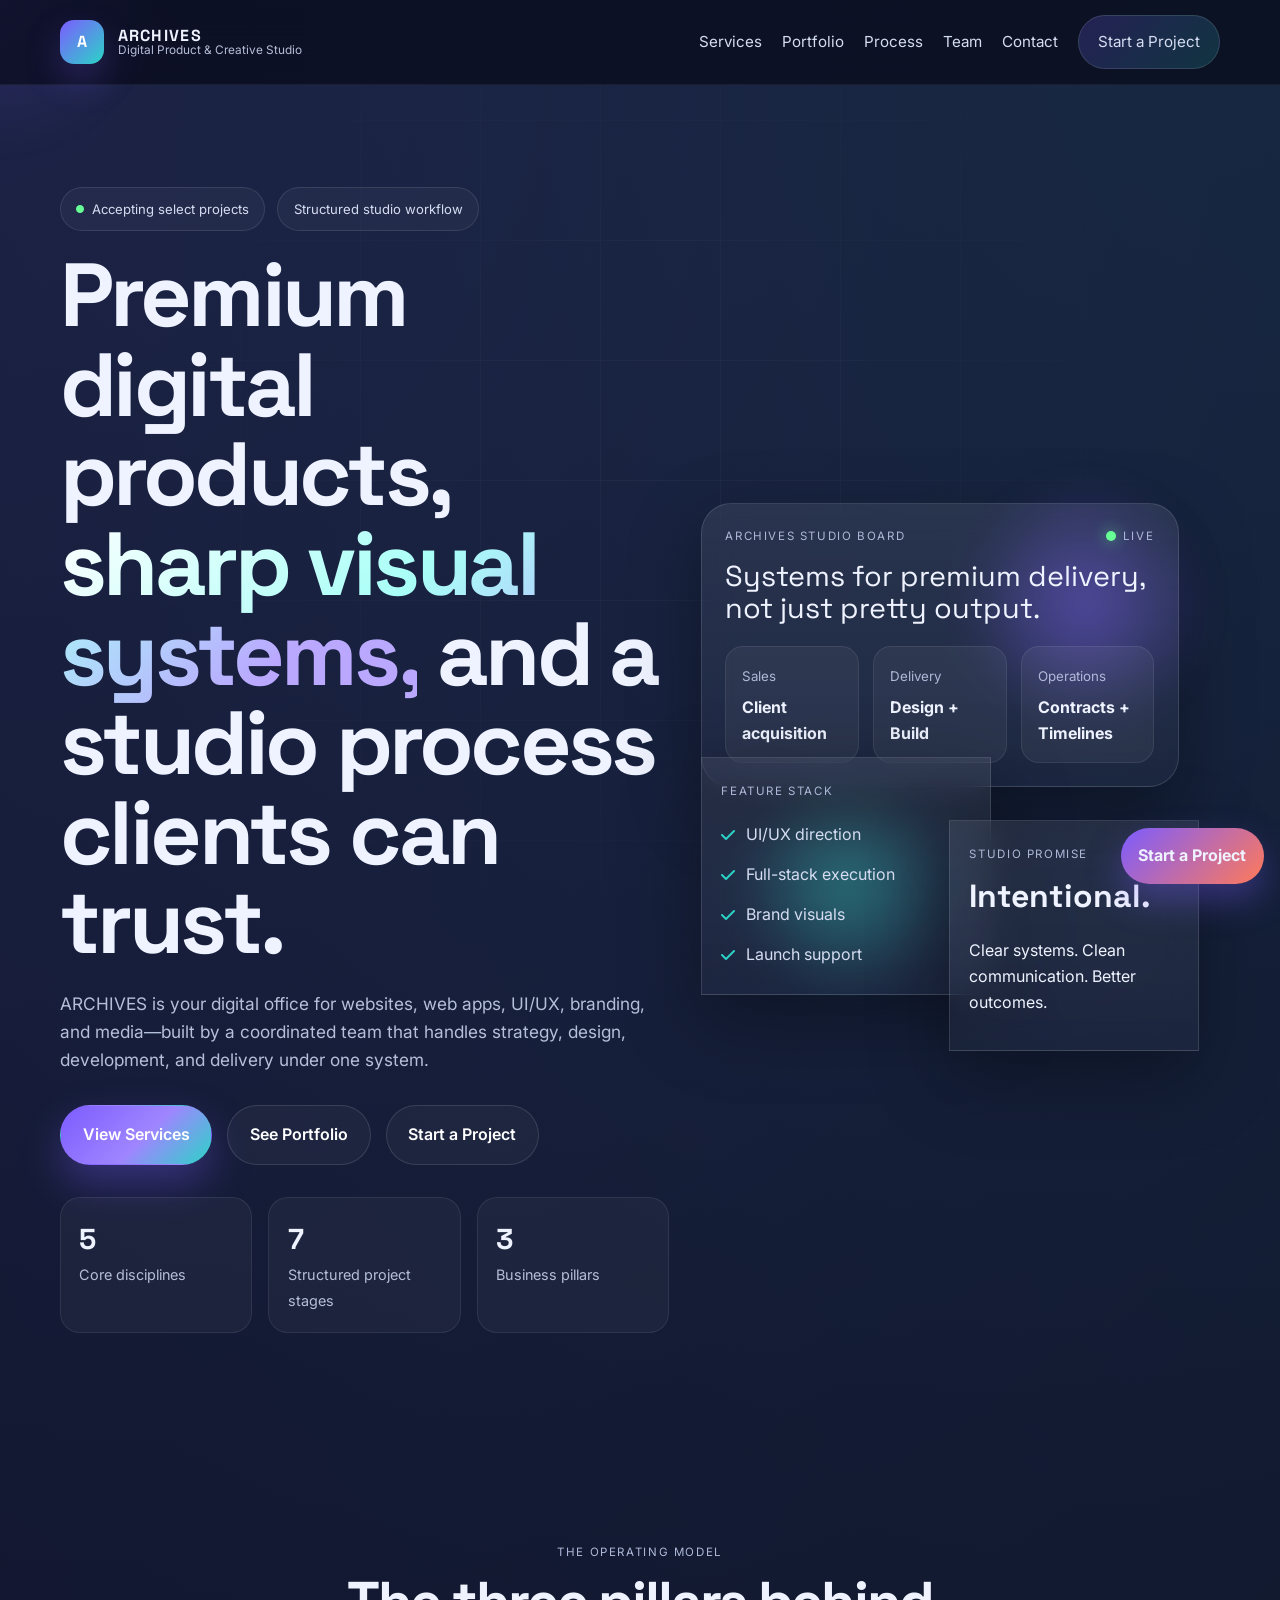
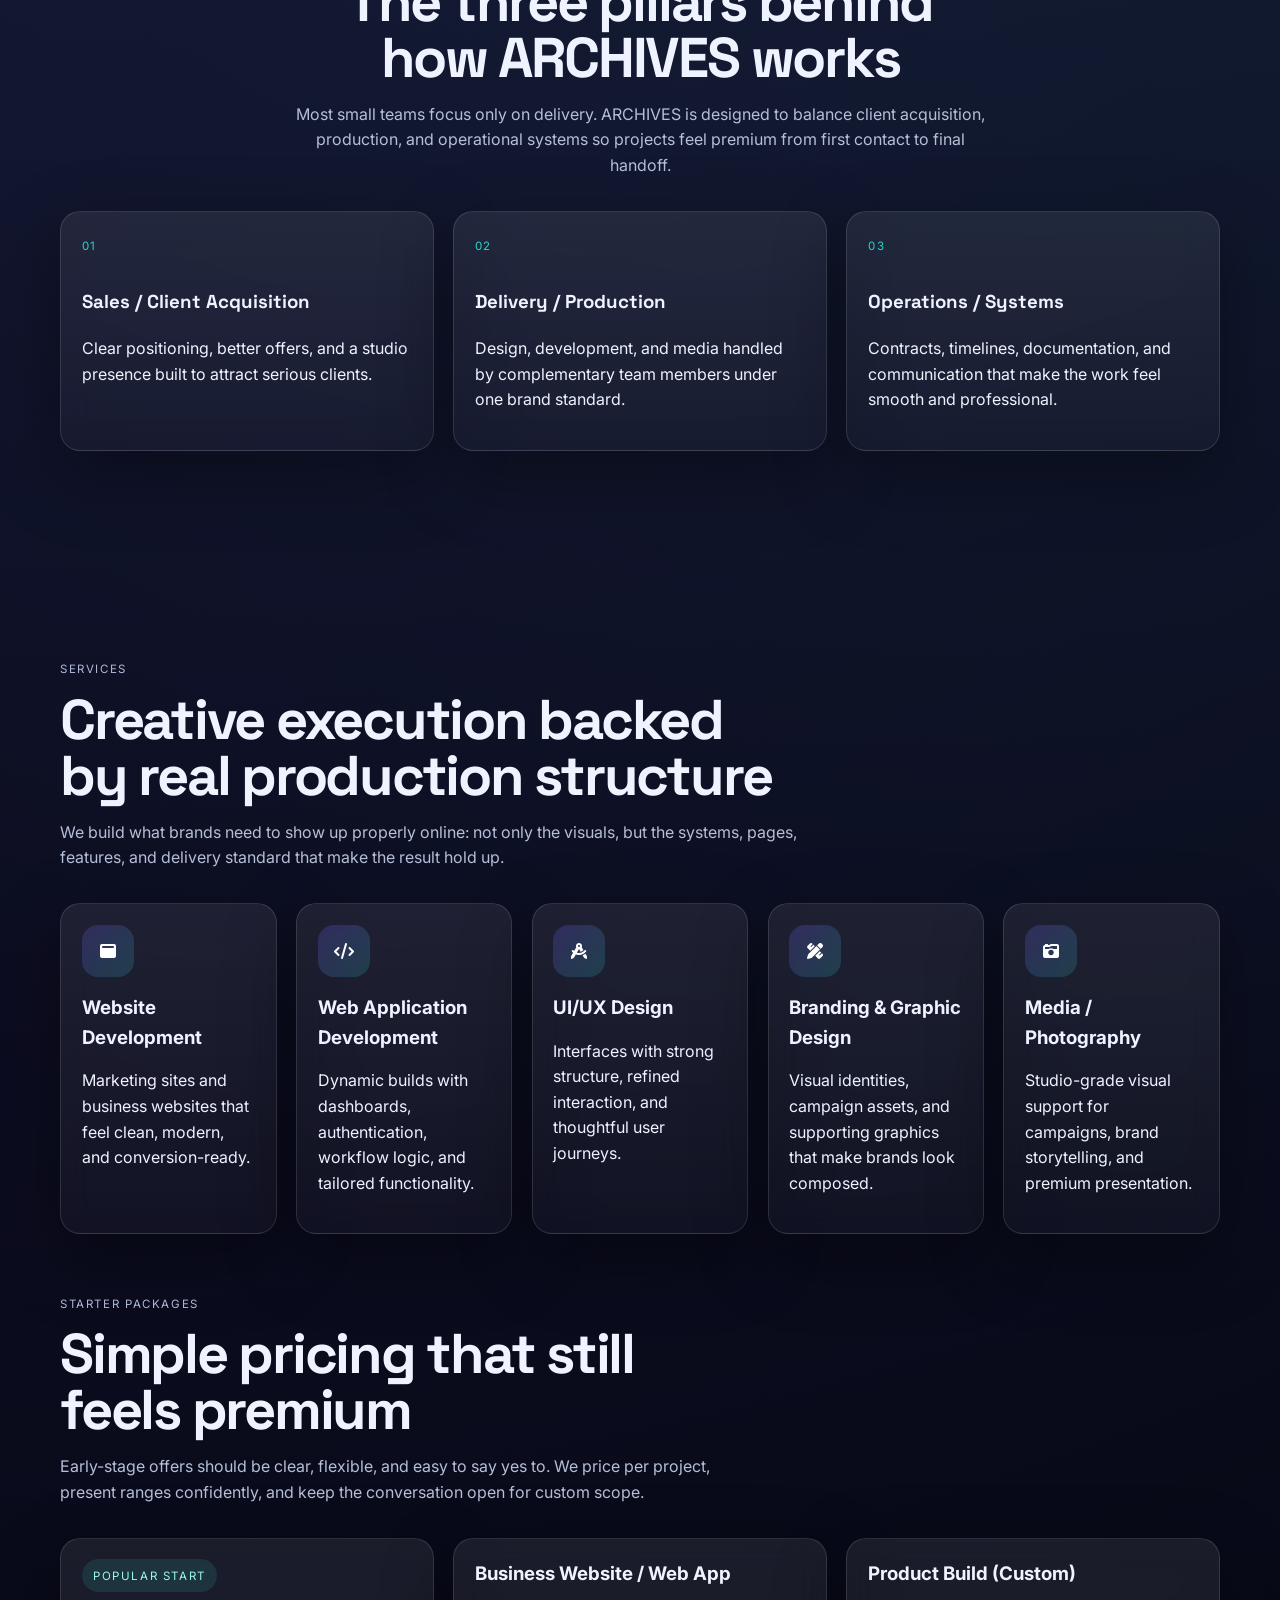
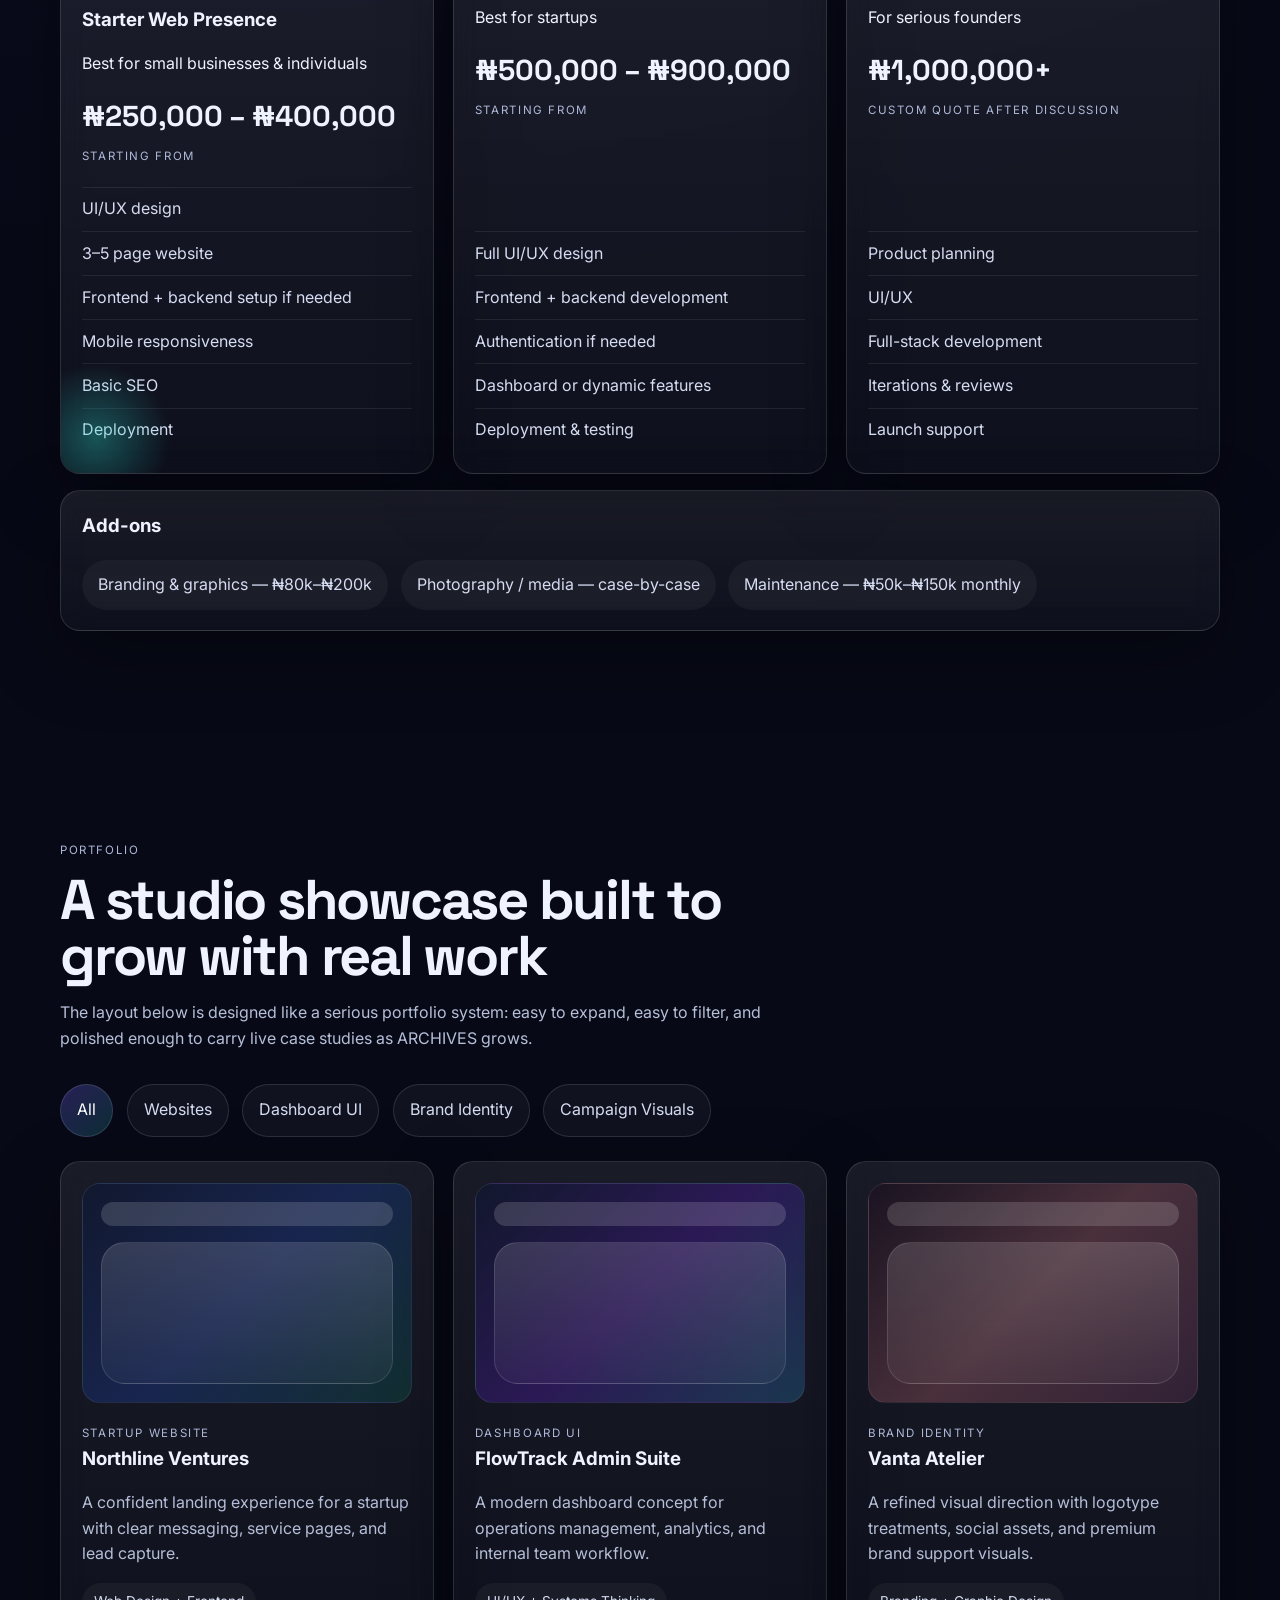
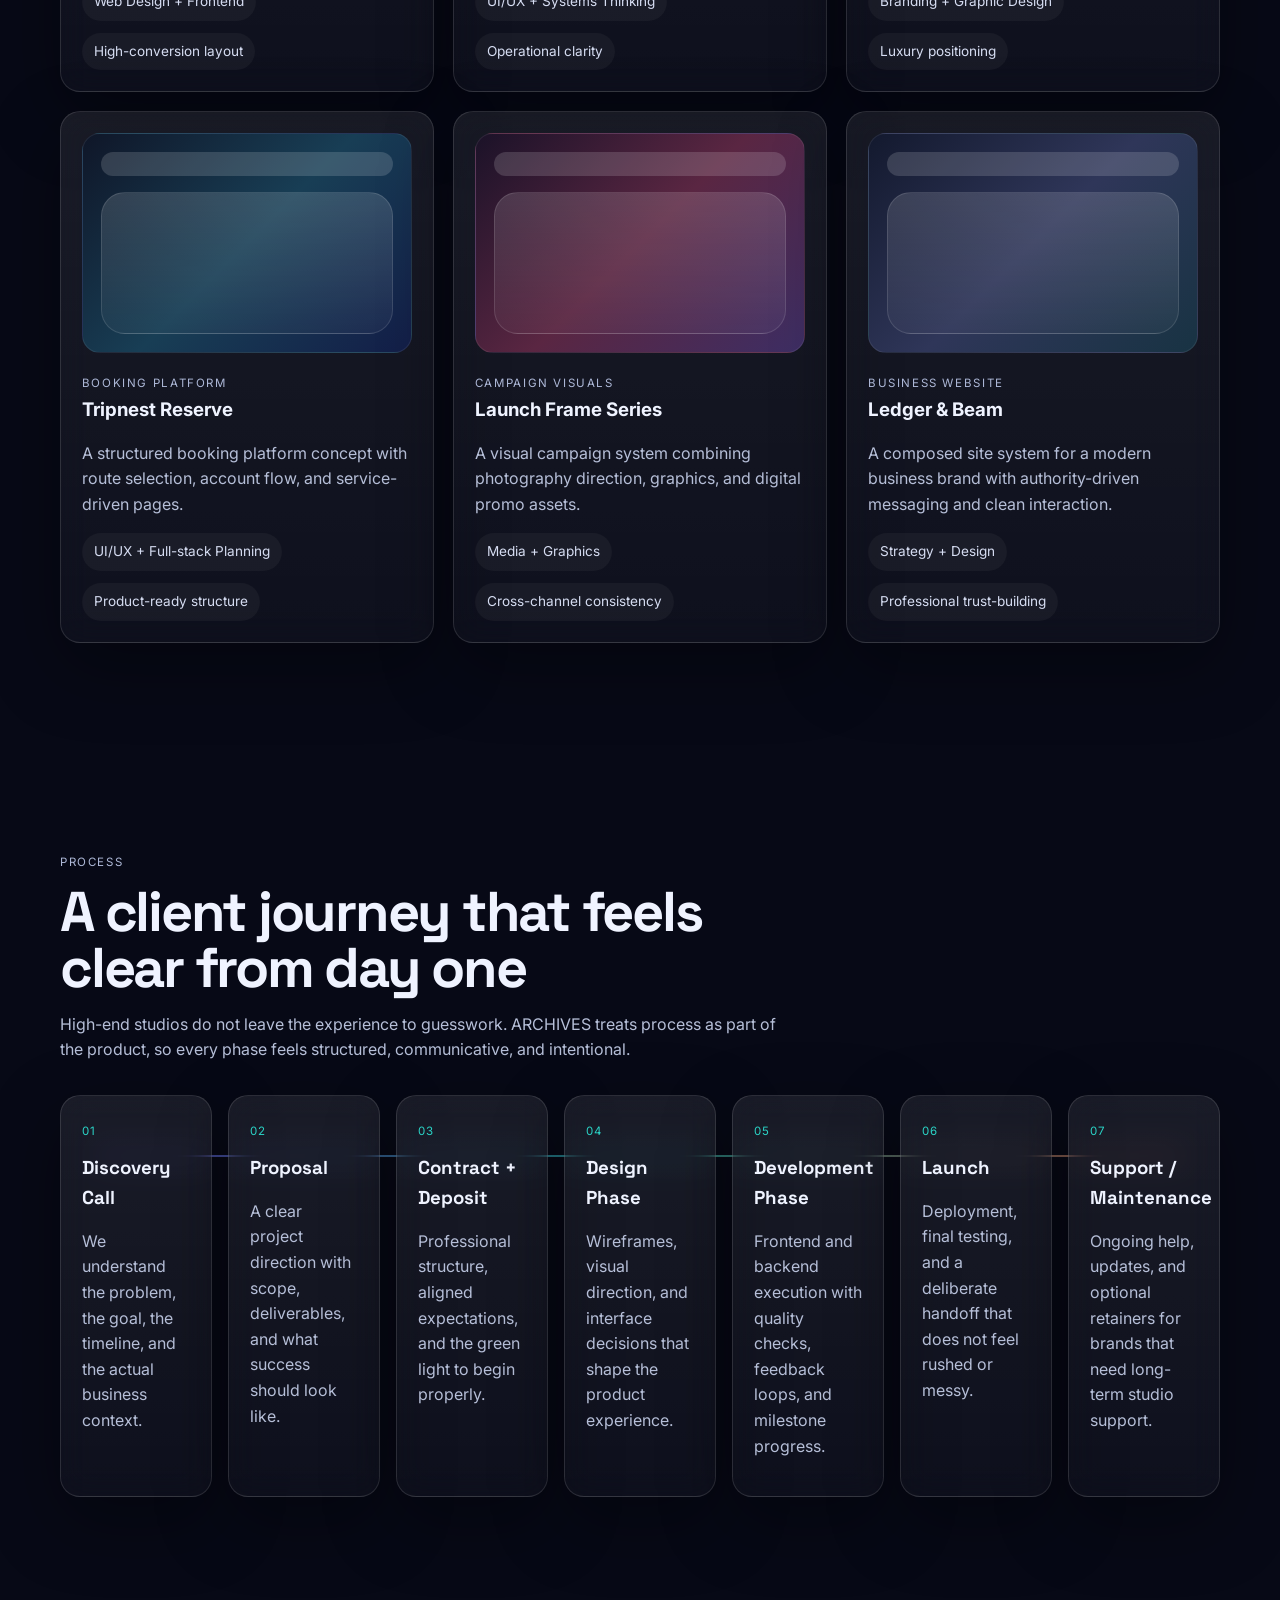
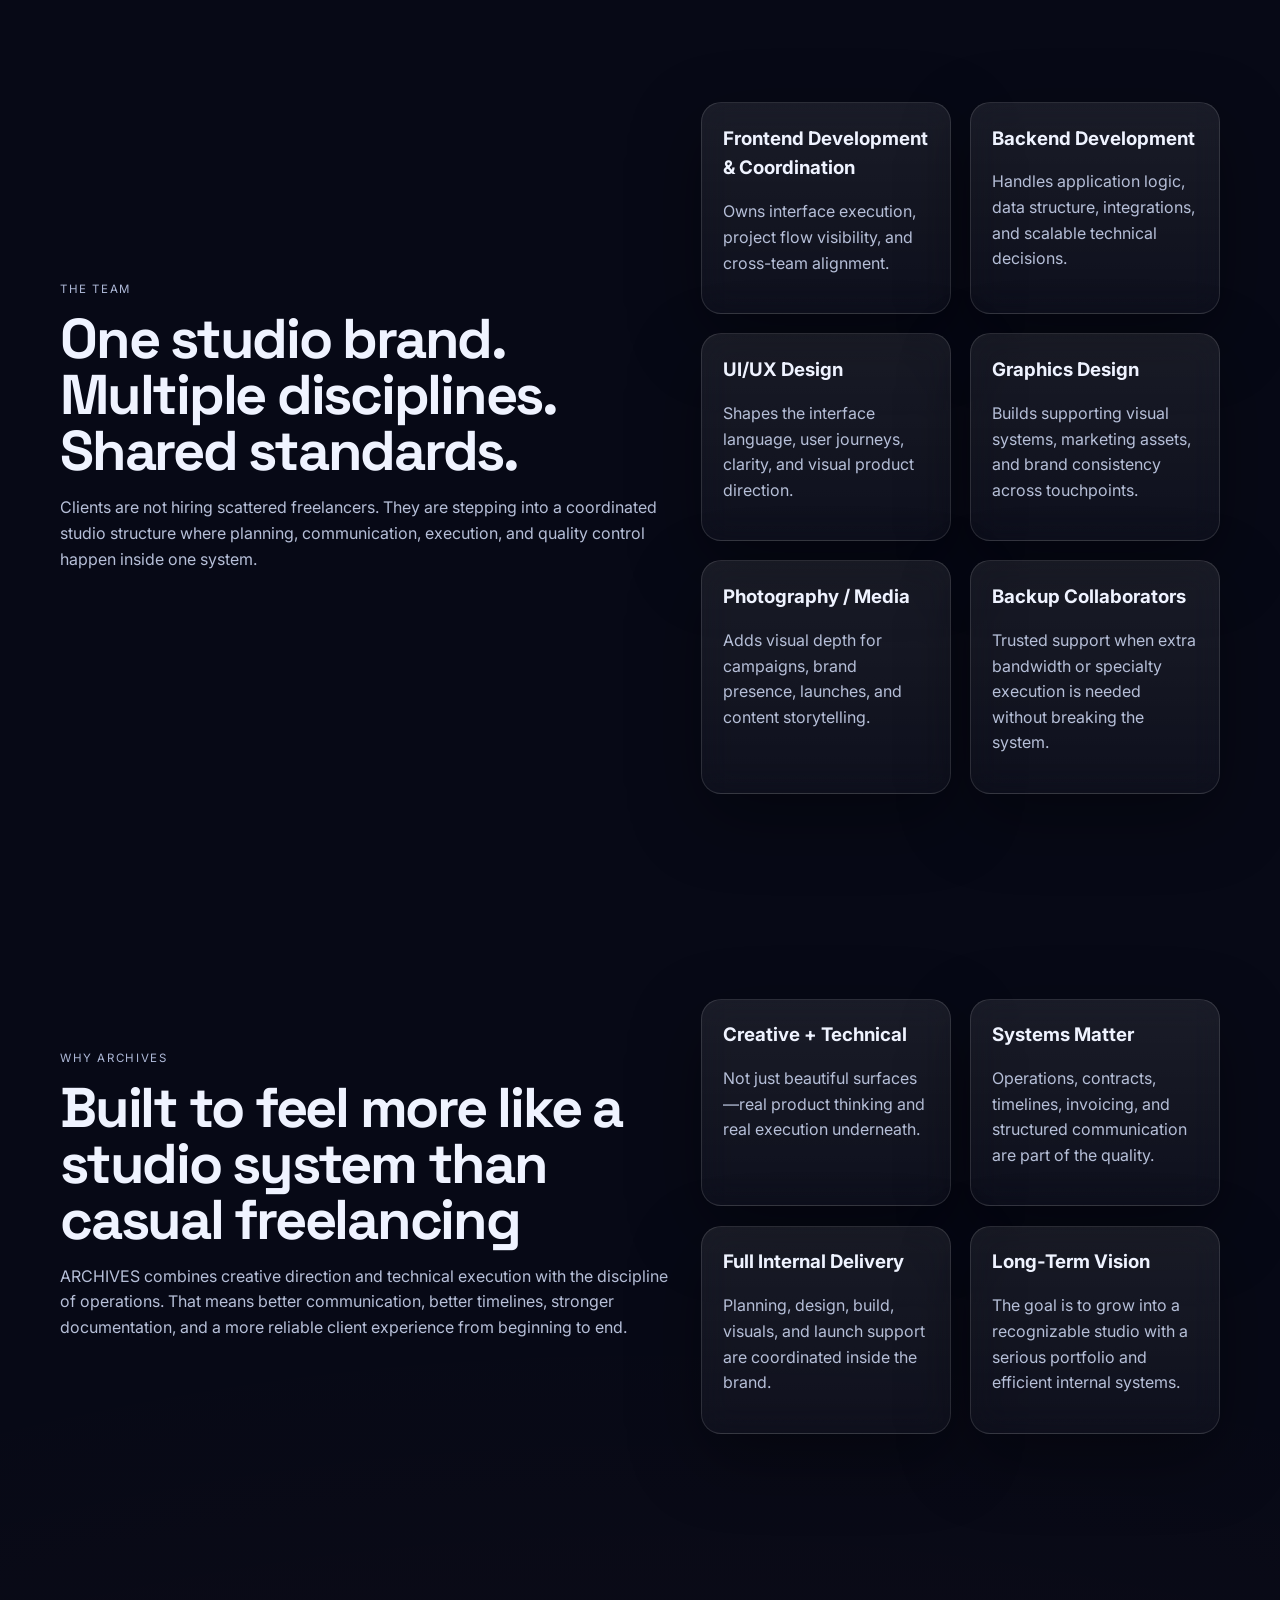
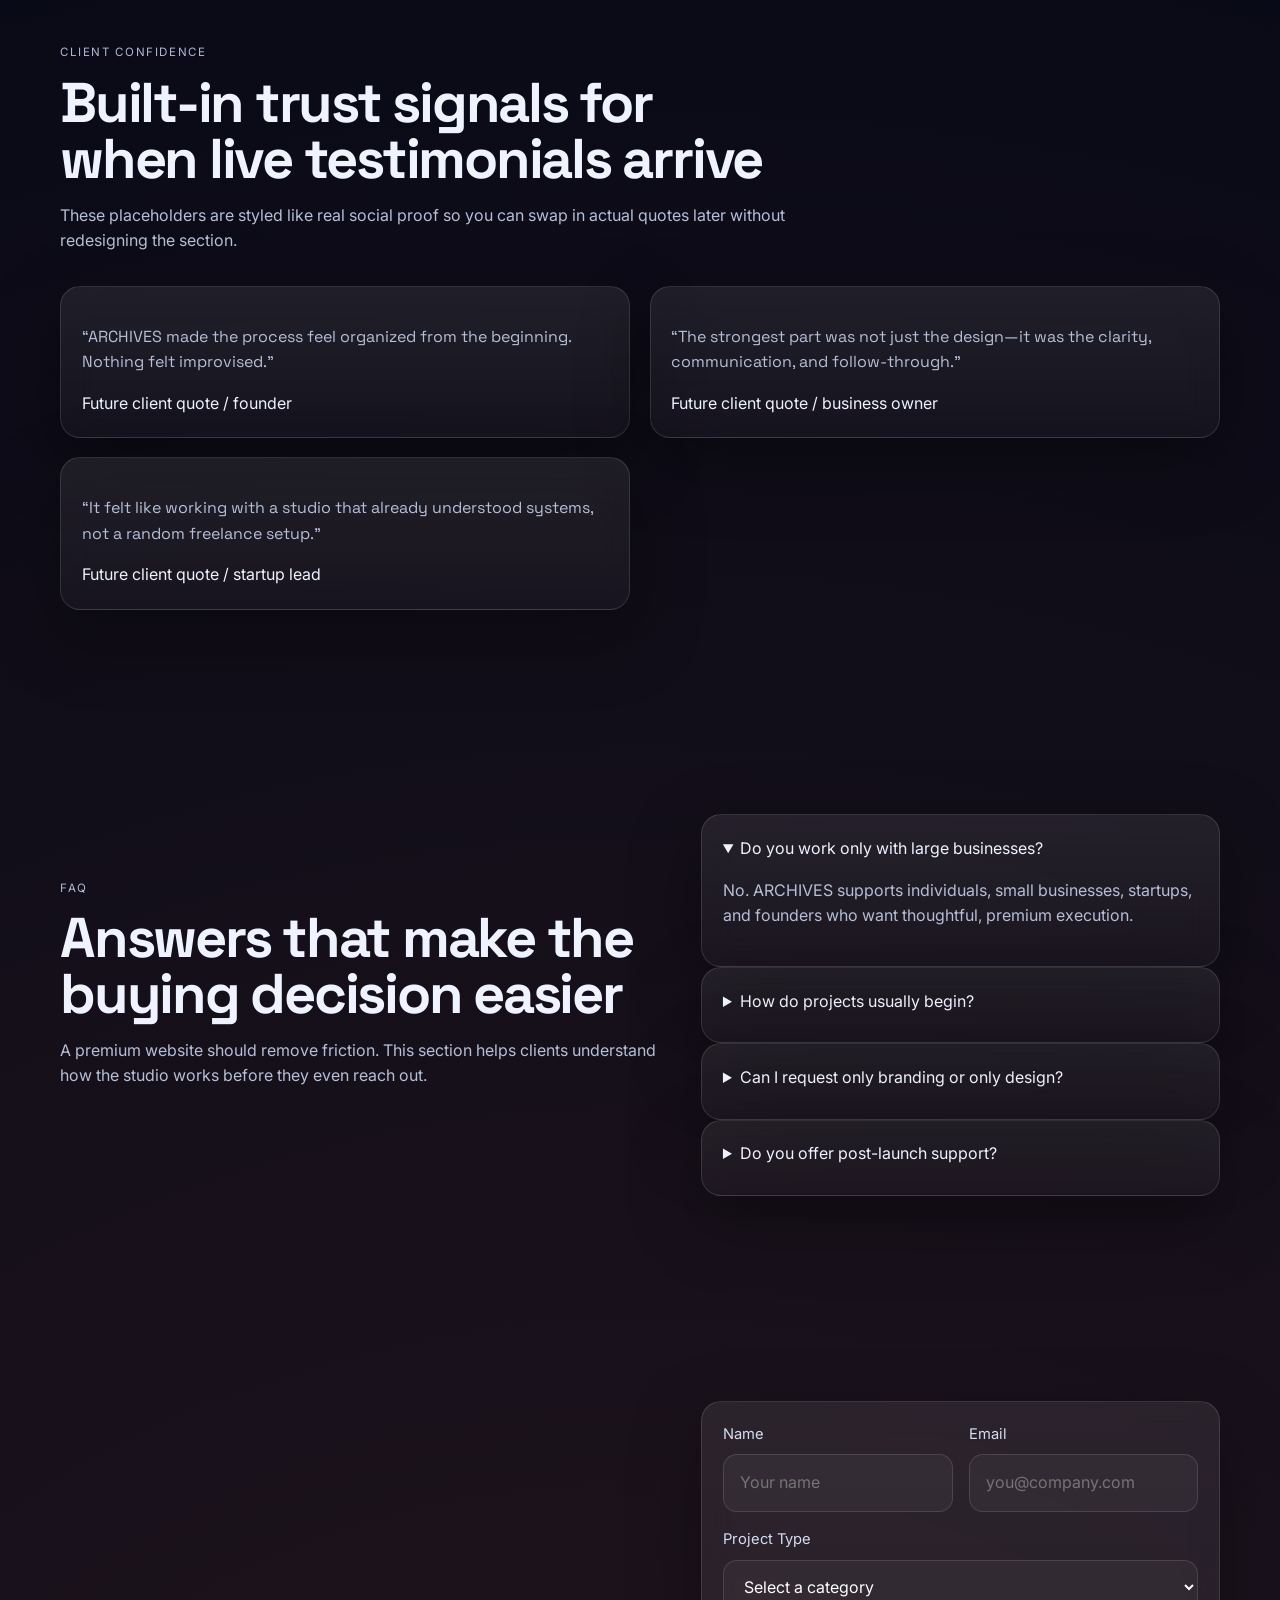
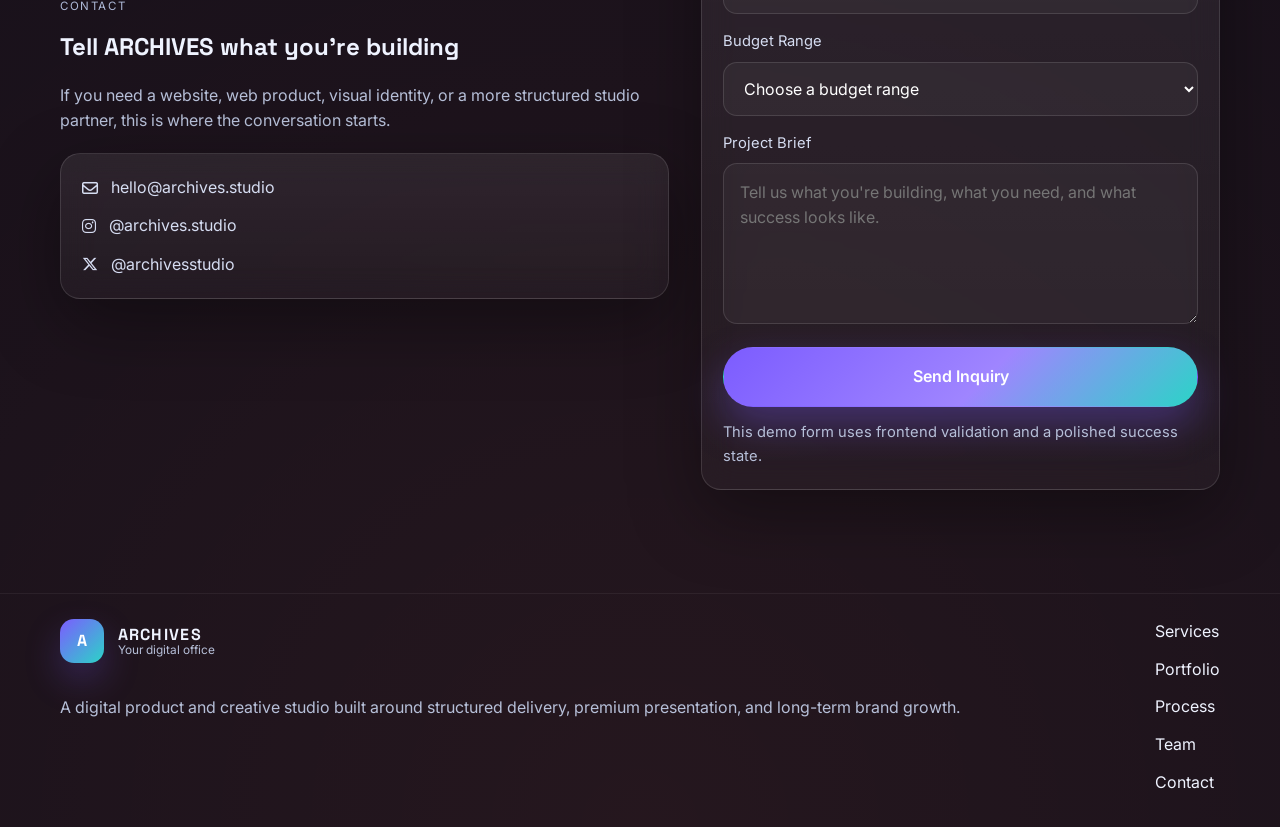
==== index.html @ 64033b88 "first commit" ====
<!DOCTYPE html>
<html lang="en">
  <head>
    <meta charset="UTF-8" />
    <meta name="viewport" content="width=device-width, initial-scale=1.0" />
    <meta
      name="description"
      content="ARCHIVES is a digital product and creative studio building premium websites, web apps, visual identities, and structured client experiences."
    />
    <title>ARCHIVES — Digital Product & Creative Studio</title>
    <link rel="preconnect" href="https://fonts.googleapis.com" />
    <link rel="preconnect" href="https://fonts.gstatic.com" crossorigin />
    <link
      href="https://fonts.googleapis.com/css2?family=Inter:wght@400;500;600;700;800&family=Space+Grotesk:wght@500;700&display=swap"
      rel="stylesheet"
    />
    <link
      rel="stylesheet"
      href="https://cdnjs.cloudflare.com/ajax/libs/font-awesome/6.5.2/css/all.min.css"
      integrity="sha512-SnH5WK+bZxgPHs44uWIX+LLJAJ9/2PkPKZ5QiAj6Ta86w+fsb2TkR4j4Qxqdh7lP5x9WQzFZx3V9q3vY7p5wYg=="
      crossorigin="anonymous"
      referrerpolicy="no-referrer"
    />
    <link rel="stylesheet" href="style.css" />
  </head>
  <body>
    <div class="site-shell">
      <div class="noise"></div>
      <div class="cursor-glow"></div>

      <header class="site-header" id="top">
        <div class="container nav-wrap">
          <a href="#top" class="brand">
            <span class="brand-mark">A</span>
            <span class="brand-copy">
              <strong>ARCHIVES</strong>
              <small>Digital Product & Creative Studio</small>
            </span>
          </a>

          <button class="menu-toggle" aria-label="Open navigation" aria-expanded="false">
            <span></span><span></span><span></span>
          </button>

          <nav class="site-nav" aria-label="Primary navigation">
            <a href="#services">Services</a>
            <a href="#portfolio">Portfolio</a>
            <a href="#process">Process</a>
            <a href="#team">Team</a>
            <a href="#contact">Contact</a>
            <a href="#contact" class="nav-cta">Start a Project</a>
          </nav>
        </div>
      </header>

      <main>
        <section class="hero section" id="hero">
          <div class="container hero-grid">
            <div class="hero-copy reveal">
              <div class="eyebrow-row">
                <span class="pill live-pill"><i class="fa-solid fa-circle"></i> Accepting select projects</span>
                <span class="pill">Structured studio workflow</span>
              </div>
              <h1>
                Premium digital products,
                <span>sharp visual systems,</span>
                and a studio process clients can trust.
              </h1>
              <p class="hero-text">
                ARCHIVES is your digital office for websites, web apps, UI/UX,
                branding, and media—built by a coordinated team that handles
                strategy, design, development, and delivery under one system.
              </p>

              <div class="hero-actions">
                <a href="#services" class="btn btn-primary">View Services</a>
                <a href="#portfolio" class="btn btn-secondary">See Portfolio</a>
                <a href="#contact" class="btn btn-tertiary">Start a Project</a>
              </div>

              <div class="hero-stats">
                <article>
                  <strong data-count="5">0</strong>
                  <span>Core disciplines</span>
                </article>
                <article>
                  <strong data-count="7">0</strong>
                  <span>Structured project stages</span>
                </article>
                <article>
                  <strong data-count="3">0</strong>
                  <span>Business pillars</span>
                </article>
              </div>
            </div>

            <div class="hero-visual reveal reveal-delay">
              <div class="orb orb-one"></div>
              <div class="orb orb-two"></div>
              <div class="dashboard-card glass card-main tilt-card">
                <div class="card-topline">
                  <span>ARCHIVES Studio Board</span>
                  <span class="status-dot">Live</span>
                </div>
                <div class="card-headline">
                  Systems for premium delivery, not just pretty output.
                </div>
                <div class="signal-grid">
                  <div>
                    <small>Sales</small>
                    <strong>Client acquisition</strong>
                  </div>
                  <div>
                    <small>Delivery</small>
                    <strong>Design + Build</strong>
                  </div>
                  <div>
                    <small>Operations</small>
                    <strong>Contracts + Timelines</strong>
                  </div>
                </div>
              </div>

              <div class="floating-card glass card-service tilt-card">
                <span class="mini-label">Feature Stack</span>
                <ul>
                  <li><i class="fa-solid fa-check"></i> UI/UX direction</li>
                  <li><i class="fa-solid fa-check"></i> Full-stack execution</li>
                  <li><i class="fa-solid fa-check"></i> Brand visuals</li>
                  <li><i class="fa-solid fa-check"></i> Launch support</li>
                </ul>
              </div>

              <div class="floating-card glass card-metric tilt-card">
                <span class="mini-label">Studio promise</span>
                <strong>Intentional.</strong>
                <p>Clear systems. Clean communication. Better outcomes.</p>
              </div>
            </div>
          </div>
        </section>

        <section class="pillars section reveal">
          <div class="container">
            <div class="section-heading centered narrow">
              <span class="section-tag">The operating model</span>
              <h2>The three pillars behind how ARCHIVES works</h2>
              <p>
                Most small teams focus only on delivery. ARCHIVES is designed to
                balance client acquisition, production, and operational systems so
                projects feel premium from first contact to final handoff.
              </p>
            </div>
            <div class="pillars-grid">
              <article class="pillar-card glass">
                <span>01</span>
                <h3>Sales / Client Acquisition</h3>
                <p>
                  Clear positioning, better offers, and a studio presence built to
                  attract serious clients.
                </p>
              </article>
              <article class="pillar-card glass">
                <span>02</span>
                <h3>Delivery / Production</h3>
                <p>
                  Design, development, and media handled by complementary team
                  members under one brand standard.
                </p>
              </article>
              <article class="pillar-card glass">
                <span>03</span>
                <h3>Operations / Systems</h3>
                <p>
                  Contracts, timelines, documentation, and communication that make
                  the work feel smooth and professional.
                </p>
              </article>
            </div>
          </div>
        </section>

        <section class="services section" id="services">
          <div class="container">
            <div class="section-heading reveal">
              <span class="section-tag">Services</span>
              <h2>Creative execution backed by real production structure</h2>
              <p>
                We build what brands need to show up properly online: not only the
                visuals, but the systems, pages, features, and delivery standard
                that make the result hold up.
              </p>
            </div>

            <div class="services-grid">
              <article class="service-card reveal glass tilt-card">
                <i class="fa-solid fa-window-maximize"></i>
                <h3>Website Development</h3>
                <p>Marketing sites and business websites that feel clean, modern, and conversion-ready.</p>
              </article>
              <article class="service-card reveal glass tilt-card">
                <i class="fa-solid fa-code"></i>
                <h3>Web Application Development</h3>
                <p>Dynamic builds with dashboards, authentication, workflow logic, and tailored functionality.</p>
              </article>
              <article class="service-card reveal glass tilt-card">
                <i class="fa-solid fa-compass-drafting"></i>
                <h3>UI/UX Design</h3>
                <p>Interfaces with strong structure, refined interaction, and thoughtful user journeys.</p>
              </article>
              <article class="service-card reveal glass tilt-card">
                <i class="fa-solid fa-pen-ruler"></i>
                <h3>Branding & Graphic Design</h3>
                <p>Visual identities, campaign assets, and supporting graphics that make brands look composed.</p>
              </article>
              <article class="service-card reveal glass tilt-card">
                <i class="fa-solid fa-camera-retro"></i>
                <h3>Media / Photography</h3>
                <p>Studio-grade visual support for campaigns, brand storytelling, and premium presentation.</p>
              </article>
            </div>

            <div class="pricing-wrap reveal">
              <div class="section-heading narrow">
                <span class="section-tag">Starter packages</span>
                <h2>Simple pricing that still feels premium</h2>
                <p>
                  Early-stage offers should be clear, flexible, and easy to say yes
                  to. We price per project, present ranges confidently, and keep the
                  conversation open for custom scope.
                </p>
              </div>

              <div class="pricing-grid">
                <article class="price-card glass featured">
                  <div class="price-top">
                    <span class="badge">Popular start</span>
                    <h3>Starter Web Presence</h3>
                    <p>Best for small businesses & individuals</p>
                    <strong>₦250,000 – ₦400,000</strong>
                    <small>Starting from</small>
                  </div>
                  <ul>
                    <li>UI/UX design</li>
                    <li>3–5 page website</li>
                    <li>Frontend + backend setup if needed</li>
                    <li>Mobile responsiveness</li>
                    <li>Basic SEO</li>
                    <li>Deployment</li>
                  </ul>
                </article>

                <article class="price-card glass">
                  <div class="price-top">
                    <h3>Business Website / Web App</h3>
                    <p>Best for startups</p>
                    <strong>₦500,000 – ₦900,000</strong>
                    <small>Starting from</small>
                  </div>
                  <ul>
                    <li>Full UI/UX design</li>
                    <li>Frontend + backend development</li>
                    <li>Authentication if needed</li>
                    <li>Dashboard or dynamic features</li>
                    <li>Deployment & testing</li>
                  </ul>
                </article>

                <article class="price-card glass">
                  <div class="price-top">
                    <h3>Product Build (Custom)</h3>
                    <p>For serious founders</p>
                    <strong>₦1,000,000+</strong>
                    <small>Custom quote after discussion</small>
                  </div>
                  <ul>
                    <li>Product planning</li>
                    <li>UI/UX</li>
                    <li>Full-stack development</li>
                    <li>Iterations & reviews</li>
                    <li>Launch support</li>
                  </ul>
                </article>
              </div>

              <div class="addons glass">
                <h3>Add-ons</h3>
                <div class="addon-items">
                  <span>Branding & graphics — ₦80k–₦200k</span>
                  <span>Photography / media — case-by-case</span>
                  <span>Maintenance — ₦50k–₦150k monthly</span>
                </div>
              </div>
            </div>
          </div>
        </section>

        <section class="portfolio section" id="portfolio">
          <div class="container">
            <div class="section-heading reveal">
              <span class="section-tag">Portfolio</span>
              <h2>A studio showcase built to grow with real work</h2>
              <p>
                The layout below is designed like a serious portfolio system: easy
                to expand, easy to filter, and polished enough to carry live case
                studies as ARCHIVES grows.
              </p>
            </div>

            <div class="portfolio-filters reveal">
              <button class="filter-btn active" data-filter="all">All</button>
              <button class="filter-btn" data-filter="web">Websites</button>
              <button class="filter-btn" data-filter="ui">Dashboard UI</button>
              <button class="filter-btn" data-filter="brand">Brand Identity</button>
              <button class="filter-btn" data-filter="campaign">Campaign Visuals</button>
            </div>

            <div class="portfolio-grid">
              <article class="project-card reveal glass" data-category="web">
                <div class="project-visual mockup-a"></div>
                <div class="project-content">
                  <span class="project-tag">Startup Website</span>
                  <h3>Northline Ventures</h3>
                  <p>A confident landing experience for a startup with clear messaging, service pages, and lead capture.</p>
                  <div class="project-meta">
                    <span>Web Design + Frontend</span>
                    <span>High-conversion layout</span>
                  </div>
                </div>
              </article>
              <article class="project-card reveal glass" data-category="ui">
                <div class="project-visual mockup-b"></div>
                <div class="project-content">
                  <span class="project-tag">Dashboard UI</span>
                  <h3>FlowTrack Admin Suite</h3>
                  <p>A modern dashboard concept for operations management, analytics, and internal team workflow.</p>
                  <div class="project-meta">
                    <span>UI/UX + Systems Thinking</span>
                    <span>Operational clarity</span>
                  </div>
                </div>
              </article>
              <article class="project-card reveal glass" data-category="brand">
                <div class="project-visual mockup-c"></div>
                <div class="project-content">
                  <span class="project-tag">Brand Identity</span>
                  <h3>Vanta Atelier</h3>
                  <p>A refined visual direction with logotype treatments, social assets, and premium brand support visuals.</p>
                  <div class="project-meta">
                    <span>Branding + Graphic Design</span>
                    <span>Luxury positioning</span>
                  </div>
                </div>
              </article>
              <article class="project-card reveal glass" data-category="web">
                <div class="project-visual mockup-d"></div>
                <div class="project-content">
                  <span class="project-tag">Booking Platform</span>
                  <h3>Tripnest Reserve</h3>
                  <p>A structured booking platform concept with route selection, account flow, and service-driven pages.</p>
                  <div class="project-meta">
                    <span>UI/UX + Full-stack Planning</span>
                    <span>Product-ready structure</span>
                  </div>
                </div>
              </article>
              <article class="project-card reveal glass" data-category="campaign">
                <div class="project-visual mockup-e"></div>
                <div class="project-content">
                  <span class="project-tag">Campaign Visuals</span>
                  <h3>Launch Frame Series</h3>
                  <p>A visual campaign system combining photography direction, graphics, and digital promo assets.</p>
                  <div class="project-meta">
                    <span>Media + Graphics</span>
                    <span>Cross-channel consistency</span>
                  </div>
                </div>
              </article>
              <article class="project-card reveal glass" data-category="brand">
                <div class="project-visual mockup-f"></div>
                <div class="project-content">
                  <span class="project-tag">Business Website</span>
                  <h3>Ledger & Beam</h3>
                  <p>A composed site system for a modern business brand with authority-driven messaging and clean interaction.</p>
                  <div class="project-meta">
                    <span>Strategy + Design</span>
                    <span>Professional trust-building</span>
                  </div>
                </div>
              </article>
            </div>
          </div>
        </section>

        <section class="process section" id="process">
          <div class="container">
            <div class="section-heading reveal">
              <span class="section-tag">Process</span>
              <h2>A client journey that feels clear from day one</h2>
              <p>
                High-end studios do not leave the experience to guesswork. ARCHIVES
                treats process as part of the product, so every phase feels
                structured, communicative, and intentional.
              </p>
            </div>

            <div class="timeline">
              <article class="timeline-item reveal glass">
                <span>01</span>
                <h3>Discovery Call</h3>
                <p>We understand the problem, the goal, the timeline, and the actual business context.</p>
              </article>
              <article class="timeline-item reveal glass">
                <span>02</span>
                <h3>Proposal</h3>
                <p>A clear project direction with scope, deliverables, and what success should look like.</p>
              </article>
              <article class="timeline-item reveal glass">
                <span>03</span>
                <h3>Contract + Deposit</h3>
                <p>Professional structure, aligned expectations, and the green light to begin properly.</p>
              </article>
              <article class="timeline-item reveal glass">
                <span>04</span>
                <h3>Design Phase</h3>
                <p>Wireframes, visual direction, and interface decisions that shape the product experience.</p>
              </article>
              <article class="timeline-item reveal glass">
                <span>05</span>
                <h3>Development Phase</h3>
                <p>Frontend and backend execution with quality checks, feedback loops, and milestone progress.</p>
              </article>
              <article class="timeline-item reveal glass">
                <span>06</span>
                <h3>Launch</h3>
                <p>Deployment, final testing, and a deliberate handoff that does not feel rushed or messy.</p>
              </article>
              <article class="timeline-item reveal glass">
                <span>07</span>
                <h3>Support / Maintenance</h3>
                <p>Ongoing help, updates, and optional retainers for brands that need long-term studio support.</p>
              </article>
            </div>
          </div>
        </section>

        <section class="team section" id="team">
          <div class="container team-grid">
            <div class="section-heading reveal">
              <span class="section-tag">The team</span>
              <h2>One studio brand. Multiple disciplines. Shared standards.</h2>
              <p>
                Clients are not hiring scattered freelancers. They are stepping into
                a coordinated studio structure where planning, communication,
                execution, and quality control happen inside one system.
              </p>
            </div>
            <div class="team-cards">
              <article class="team-card reveal glass">
                <h3>Frontend Development & Coordination</h3>
                <p>Owns interface execution, project flow visibility, and cross-team alignment.</p>
              </article>
              <article class="team-card reveal glass">
                <h3>Backend Development</h3>
                <p>Handles application logic, data structure, integrations, and scalable technical decisions.</p>
              </article>
              <article class="team-card reveal glass">
                <h3>UI/UX Design</h3>
                <p>Shapes the interface language, user journeys, clarity, and visual product direction.</p>
              </article>
              <article class="team-card reveal glass">
                <h3>Graphics Design</h3>
                <p>Builds supporting visual systems, marketing assets, and brand consistency across touchpoints.</p>
              </article>
              <article class="team-card reveal glass">
                <h3>Photography / Media</h3>
                <p>Adds visual depth for campaigns, brand presence, launches, and content storytelling.</p>
              </article>
              <article class="team-card reveal glass">
                <h3>Backup Collaborators</h3>
                <p>Trusted support when extra bandwidth or specialty execution is needed without breaking the system.</p>
              </article>
            </div>
          </div>
        </section>

        <section class="philosophy section">
          <div class="container philosophy-grid">
            <div class="section-heading reveal">
              <span class="section-tag">Why ARCHIVES</span>
              <h2>Built to feel more like a studio system than casual freelancing</h2>
              <p>
                ARCHIVES combines creative direction and technical execution with
                the discipline of operations. That means better communication,
                better timelines, stronger documentation, and a more reliable
                client experience from beginning to end.
              </p>
            </div>

            <div class="values-list">
              <article class="value-card reveal glass">
                <h3>Creative + Technical</h3>
                <p>Not just beautiful surfaces—real product thinking and real execution underneath.</p>
              </article>
              <article class="value-card reveal glass">
                <h3>Systems Matter</h3>
                <p>Operations, contracts, timelines, invoicing, and structured communication are part of the quality.</p>
              </article>
              <article class="value-card reveal glass">
                <h3>Full Internal Delivery</h3>
                <p>Planning, design, build, visuals, and launch support are coordinated inside the brand.</p>
              </article>
              <article class="value-card reveal glass">
                <h3>Long-Term Vision</h3>
                <p>The goal is to grow into a recognizable studio with a serious portfolio and efficient internal systems.</p>
              </article>
            </div>
          </div>
        </section>

        <section class="testimonials section">
          <div class="container">
            <div class="section-heading reveal">
              <span class="section-tag">Client confidence</span>
              <h2>Built-in trust signals for when live testimonials arrive</h2>
              <p>
                These placeholders are styled like real social proof so you can swap
                in actual quotes later without redesigning the section.
              </p>
            </div>
            <div class="testimonial-grid">
              <article class="testimonial-card reveal glass">
                <p>“ARCHIVES made the process feel organized from the beginning. Nothing felt improvised.”</p>
                <span>Future client quote / founder</span>
              </article>
              <article class="testimonial-card reveal glass">
                <p>“The strongest part was not just the design—it was the clarity, communication, and follow-through.”</p>
                <span>Future client quote / business owner</span>
              </article>
              <article class="testimonial-card reveal glass">
                <p>“It felt like working with a studio that already understood systems, not a random freelance setup.”</p>
                <span>Future client quote / startup lead</span>
              </article>
            </div>
          </div>
        </section>

        <section class="faq section">
          <div class="container faq-grid">
            <div class="section-heading reveal">
              <span class="section-tag">FAQ</span>
              <h2>Answers that make the buying decision easier</h2>
              <p>
                A premium website should remove friction. This section helps clients
                understand how the studio works before they even reach out.
              </p>
            </div>
            <div class="faq-list">
              <details class="faq-item reveal glass" open>
                <summary>Do you work only with large businesses?</summary>
                <p>No. ARCHIVES supports individuals, small businesses, startups, and founders who want thoughtful, premium execution.</p>
              </details>
              <details class="faq-item reveal glass">
                <summary>How do projects usually begin?</summary>
                <p>Most projects begin with a discovery conversation, followed by a proposal, contract, and deposit before production starts.</p>
              </details>
              <details class="faq-item reveal glass">
                <summary>Can I request only branding or only design?</summary>
                <p>Yes. The studio offers standalone services as well as full product and launch support packages.</p>
              </details>
              <details class="faq-item reveal glass">
                <summary>Do you offer post-launch support?</summary>
                <p>Yes. Maintenance and longer-term support can be arranged as monthly retainers depending on the product needs.</p>
              </details>
            </div>
          </div>
        </section>

        <section class="contact section" id="contact">
          <div class="container contact-grid">
            <div class="contact-copy reveal">
              <span class="section-tag">Contact</span>
              <h2>Tell ARCHIVES what you’re building</h2>
              <p>
                If you need a website, web product, visual identity, or a more
                structured studio partner, this is where the conversation starts.
              </p>
              <div class="contact-points glass">
                <a href="mailto:hello@archives.studio"><i class="fa-regular fa-envelope"></i> hello@archives.studio</a>
                <a href="#"><i class="fa-brands fa-instagram"></i> @archives.studio</a>
                <a href="#"><i class="fa-brands fa-x-twitter"></i> @archivesstudio</a>
              </div>
            </div>

            <form class="contact-form glass reveal" id="projectForm">
              <div class="form-grid">
                <label>
                  <span>Name</span>
                  <input type="text" name="name" placeholder="Your name" required />
                </label>
                <label>
                  <span>Email</span>
                  <input type="email" name="email" placeholder="you@company.com" required />
                </label>
              </div>
              <label>
                <span>Project Type</span>
                <select name="projectType" required>
                  <option value="">Select a category</option>
                  <option>Website Development</option>
                  <option>Web Application Development</option>
                  <option>UI/UX Design</option>
                  <option>Branding & Graphic Design</option>
                  <option>Media / Photography</option>
                </select>
              </label>
              <label>
                <span>Budget Range</span>
                <select name="budget">
                  <option value="">Choose a budget range</option>
                  <option>₦250k – ₦400k</option>
                  <option>₦500k – ₦900k</option>
                  <option>₦1,000,000+</option>
                  <option>Let’s discuss</option>
                </select>
              </label>
              <label>
                <span>Project Brief</span>
                <textarea name="brief" rows="5" placeholder="Tell us what you're building, what you need, and what success looks like." required></textarea>
              </label>
              <button type="submit" class="btn btn-primary btn-full">Send Inquiry</button>
              <p class="form-note" id="formNote">This demo form uses frontend validation and a polished success state.</p>
            </form>
          </div>
        </section>
      </main>

      <footer class="site-footer">
        <div class="container footer-wrap">
          <div>
            <a href="#top" class="brand footer-brand">
              <span class="brand-mark">A</span>
              <span class="brand-copy">
                <strong>ARCHIVES</strong>
                <small>Your digital office</small>
              </span>
            </a>
            <p>
              A digital product and creative studio built around structured
              delivery, premium presentation, and long-term brand growth.
            </p>
          </div>
          <div class="footer-links">
            <a href="#services">Services</a>
            <a href="#portfolio">Portfolio</a>
            <a href="#process">Process</a>
            <a href="#team">Team</a>
            <a href="#contact">Contact</a>
          </div>
        </div>
      </footer>

      <a href="#contact" class="floating-cta">Start a Project</a>
    </div>

    <script src="script.js"></script>
  </body>
</html>
---- style.css ----
:root {
  --bg: #070916;
  --bg-soft: #10152b;
  --surface: rgba(15, 22, 46, 0.72);
  --surface-strong: rgba(20, 28, 58, 0.9);
  --card-border: rgba(255, 255, 255, 0.12);
  --text: #eff3ff;
  --muted: #b6bfd8;
  --muted-strong: #d6ddf2;
  --primary: #7c5cff;
  --primary-2: #2bd4c7;
  --accent: #ff7a59;
  --shadow: 0 24px 70px rgba(0, 0, 0, 0.35);
  --radius-lg: 28px;
  --radius-md: 20px;
  --radius-sm: 14px;
  --container: min(1160px, calc(100% - 2rem));
  --section-space: clamp(5rem, 8vw, 8rem);
}

* {
  box-sizing: border-box;
}

html {
  scroll-behavior: smooth;
}

body {
  margin: 0;
  font-family: "Inter", sans-serif;
  background:
    radial-gradient(circle at top left, rgba(124, 92, 255, 0.16), transparent 34%),
    radial-gradient(circle at top right, rgba(43, 212, 199, 0.12), transparent 28%),
    radial-gradient(circle at bottom center, rgba(255, 122, 89, 0.12), transparent 26%),
    var(--bg);
  color: var(--text);
  line-height: 1.6;
  overflow-x: hidden;
}

img {
  max-width: 100%;
  display: block;
}

a {
  color: inherit;
  text-decoration: none;
}

button,
input,
textarea,
select {
  font: inherit;
}

.site-shell {
  position: relative;
  isolation: isolate;
}

.noise {
  position: fixed;
  inset: 0;
  pointer-events: none;
  opacity: 0.05;
  background-image:
    linear-gradient(rgba(255,255,255,0.7) 1px, transparent 1px),
    linear-gradient(90deg, rgba(255,255,255,0.7) 1px, transparent 1px);
  background-size: 120px 120px;
  mask-image: radial-gradient(circle at center, black, transparent 80%);
}

.cursor-glow {
  position: fixed;
  width: 360px;
  height: 360px;
  border-radius: 50%;
  pointer-events: none;
  background: radial-gradient(circle, rgba(124, 92, 255, 0.16), transparent 62%);
  transform: translate(-50%, -50%);
  z-index: -1;
  filter: blur(8px);
}

.container {
  width: var(--container);
  margin: 0 auto;
}

.section {
  padding: var(--section-space) 0;
  position: relative;
}

.glass {
  background: linear-gradient(180deg, rgba(255,255,255,0.08), rgba(255,255,255,0.03));
  border: 1px solid var(--card-border);
  backdrop-filter: blur(16px);
  box-shadow: var(--shadow);
}

.site-header {
  position: sticky;
  top: 0;
  z-index: 1000;
  background: rgba(7, 9, 22, 0.66);
  backdrop-filter: blur(18px);
  border-bottom: 1px solid rgba(255,255,255,0.06);
}

.nav-wrap {
  min-height: 84px;
  display: flex;
  align-items: center;
  justify-content: space-between;
  gap: 1rem;
}

.brand {
  display: inline-flex;
  align-items: center;
  gap: 0.85rem;
}

.brand-mark {
  width: 44px;
  height: 44px;
  border-radius: 14px;
  display: grid;
  place-items: center;
  background: linear-gradient(135deg, var(--primary), var(--primary-2));
  color: #fff;
  font-weight: 800;
  font-family: "Space Grotesk", sans-serif;
  box-shadow: 0 16px 35px rgba(124, 92, 255, 0.25);
}

.brand-copy {
  display: flex;
  flex-direction: column;
  line-height: 1.1;
}

.brand-copy strong {
  font-family: "Space Grotesk", sans-serif;
  font-size: 1rem;
  letter-spacing: 0.08em;
}

.brand-copy small {
  color: var(--muted);
  font-size: 0.74rem;
}

.site-nav {
  display: flex;
  align-items: center;
  gap: 1.25rem;
}

.site-nav a {
  color: var(--muted-strong);
  font-size: 0.95rem;
  transition: color 0.25s ease, transform 0.25s ease;
}

.site-nav a:hover,
.site-nav a.active {
  color: #fff;
}

.nav-cta {
  padding: 0.85rem 1.2rem;
  border-radius: 999px;
  background: linear-gradient(135deg, rgba(124, 92, 255, 0.22), rgba(43, 212, 199, 0.18));
  border: 1px solid rgba(255,255,255,0.12);
}

.menu-toggle {
  display: none;
  background: transparent;
  border: 0;
  padding: 0;
}

.menu-toggle span {
  display: block;
  width: 24px;
  height: 2px;
  margin: 5px 0;
  background: #fff;
  transition: 0.3s ease;
}

.hero {
  padding-top: clamp(3rem, 8vw, 7rem);
}

.hero-grid,
.team-grid,
.contact-grid,
.philosophy-grid,
.faq-grid {
  display: grid;
  grid-template-columns: 1.08fr 0.92fr;
  gap: 2rem;
  align-items: center;
}

.eyebrow-row {
  display: flex;
  flex-wrap: wrap;
  gap: 0.75rem;
  margin-bottom: 1.25rem;
}

.pill {
  display: inline-flex;
  align-items: center;
  gap: 0.5rem;
  padding: 0.65rem 0.95rem;
  border-radius: 999px;
  font-size: 0.82rem;
  color: var(--muted-strong);
  border: 1px solid rgba(255,255,255,0.1);
  background: rgba(255,255,255,0.04);
}

.live-pill i {
  color: #67ff95;
  font-size: 0.5rem;
}

.hero h1,
.section-heading h2 {
  margin: 0;
  font-family: "Space Grotesk", sans-serif;
  line-height: 1;
  letter-spacing: -0.04em;
}

.hero h1 {
  font-size: clamp(2.7rem, 7vw, 5.7rem);
  max-width: 12ch;
}

.hero h1 span {
  background: linear-gradient(135deg, #fff, #a8fff7 45%, #baa8ff 80%);
  -webkit-background-clip: text;
  background-clip: text;
  color: transparent;
}

.hero-text,
.section-heading p,
.project-content p,
.timeline-item p,
.team-card p,
.value-card p,
.testimonial-card p,
.faq-item p,
.contact-copy p,
.site-footer p {
  color: var(--muted);
}

.hero-text {
  max-width: 62ch;
  font-size: 1.08rem;
  margin: 1.4rem 0 0;
}

.hero-actions {
  display: flex;
  flex-wrap: wrap;
  gap: 0.95rem;
  margin: 2rem 0;
}

.btn {
  display: inline-flex;
  align-items: center;
  justify-content: center;
  padding: 1rem 1.35rem;
  border-radius: 999px;
  border: 1px solid transparent;
  font-weight: 600;
  transition: transform 0.25s ease, box-shadow 0.25s ease, border-color 0.25s ease;
}

.btn:hover {
  transform: translateY(-2px);
}

.btn-primary {
  background: linear-gradient(135deg, var(--primary), #9f85ff 55%, var(--primary-2));
  color: #fff;
  box-shadow: 0 18px 40px rgba(124, 92, 255, 0.34);
}

.btn-secondary,
.btn-tertiary {
  border-color: rgba(255,255,255,0.12);
  background: rgba(255,255,255,0.04);
  color: #fff;
}

.btn-full {
  width: 100%;
}

.hero-stats {
  display: grid;
  grid-template-columns: repeat(3, minmax(0, 1fr));
  gap: 1rem;
  max-width: 720px;
}

.hero-stats article,
.contact-points,
.addons,
.timeline-item,
.service-card,
.price-card,
.project-card,
.pillar-card,
.team-card,
.value-card,
.testimonial-card,
.faq-item,
.contact-form,
.contact-points {
  border-radius: var(--radius-md);
}

.hero-stats article {
  padding: 1.15rem;
  background: rgba(255,255,255,0.04);
  border: 1px solid rgba(255,255,255,0.08);
}

.hero-stats strong {
  display: block;
  font-size: 1.8rem;
  font-family: "Space Grotesk", sans-serif;
}

.hero-stats span {
  color: var(--muted);
  font-size: 0.9rem;
}

.hero-visual {
  position: relative;
  min-height: 560px;
}

.dashboard-card,
.floating-card {
  position: absolute;
}

.card-main {
  inset: 4% 8% auto auto;
  width: min(520px, 92%);
  padding: 1.45rem;
  border-radius: 30px;
}

.card-service {
  left: 0;
  bottom: 8%;
  width: 290px;
  padding: 1.2rem;
}

.card-metric {
  right: 4%;
  bottom: -2%;
  width: 250px;
  padding: 1.2rem;
}

.card-topline,
.mini-label,
.price-top small,
.project-tag,
.section-tag,
.timeline-item span,
.pillar-card span,
.badge {
  text-transform: uppercase;
  letter-spacing: 0.14em;
  font-size: 0.72rem;
}

.card-topline,
.signal-grid small,
.mini-label,
.section-tag,
.project-tag,
.price-top small {
  color: #aeb9d8;
}

.card-topline {
  display: flex;
  justify-content: space-between;
  align-items: center;
  margin-bottom: 1rem;
}

.status-dot {
  display: inline-flex;
  align-items: center;
  gap: 0.4rem;
}

.status-dot::before {
  content: "";
  width: 10px;
  height: 10px;
  border-radius: 50%;
  background: #67ff95;
  box-shadow: 0 0 15px rgba(103,255,149,0.7);
}

.card-headline {
  font-family: "Space Grotesk", sans-serif;
  font-size: 1.8rem;
  line-height: 1.1;
  margin-bottom: 1.35rem;
}

.signal-grid {
  display: grid;
  grid-template-columns: repeat(3, minmax(0, 1fr));
  gap: 0.9rem;
}

.signal-grid div {
  padding: 1rem;
  border-radius: 18px;
  background: rgba(255,255,255,0.05);
  border: 1px solid rgba(255,255,255,0.08);
}

.signal-grid strong {
  display: block;
  margin-top: 0.4rem;
}

.card-service ul {
  margin: 0.8rem 0 0;
  padding: 0;
  list-style: none;
}

.card-service li {
  display: flex;
  align-items: center;
  gap: 0.65rem;
  padding: 0.45rem 0;
  color: var(--muted-strong);
}

.card-service i {
  color: var(--primary-2);
}

.card-metric strong {
  display: block;
  font-family: "Space Grotesk", sans-serif;
  font-size: 2rem;
  margin: 0.35rem 0;
}

.orb {
  position: absolute;
  border-radius: 50%;
  filter: blur(16px);
}

.orb-one {
  width: 250px;
  height: 250px;
  background: radial-gradient(circle, rgba(124, 92, 255, 0.5), transparent 70%);
  right: 2%;
  top: 0;
}

.orb-two {
  width: 220px;
  height: 220px;
  background: radial-gradient(circle, rgba(43, 212, 199, 0.42), transparent 70%);
  left: 7%;
  bottom: 8%;
}

.section-heading {
  max-width: 740px;
  margin-bottom: 2rem;
}

.section-heading.centered {
  text-align: center;
  margin-inline: auto;
}

.section-heading.narrow {
  max-width: 700px;
}

.section-tag {
  display: inline-block;
  margin-bottom: 0.8rem;
}

.section-heading h2 {
  font-size: clamp(2rem, 5vw, 3.5rem);
  margin-bottom: 0.9rem;
}

.pillars-grid,
.services-grid,
.pricing-grid,
.portfolio-grid,
.team-cards,
.values-list,
.testimonial-grid {
  display: grid;
  gap: 1.2rem;
}

.pillars-grid {
  grid-template-columns: repeat(3, minmax(0, 1fr));
}

.pillar-card,
.service-card,
.project-card,
.timeline-item,
.team-card,
.value-card,
.testimonial-card,
.price-card,
.addons,
.contact-points,
.contact-form,
.faq-item {
  padding: 1.3rem;
}

.pillar-card span,
.timeline-item span {
  display: inline-flex;
  margin-bottom: 0.8rem;
  color: var(--primary-2);
}

.services-grid {
  grid-template-columns: repeat(5, minmax(0, 1fr));
}

.service-card i {
  width: 52px;
  height: 52px;
  display: grid;
  place-items: center;
  border-radius: 16px;
  background: linear-gradient(135deg, rgba(124, 92, 255, 0.22), rgba(43, 212, 199, 0.18));
  color: #fff;
  margin-bottom: 1rem;
}

.service-card h3,
.price-card h3,
.project-content h3,
.timeline-item h3,
.team-card h3,
.value-card h3,
.contact-copy h2,
.faq-item summary {
  margin: 0 0 0.45rem;
}

.pricing-wrap {
  margin-top: 3.5rem;
}

.pricing-grid {
  grid-template-columns: repeat(3, minmax(0, 1fr));
}

.price-card {
  display: flex;
  flex-direction: column;
  justify-content: space-between;
}

.price-card.featured {
  position: relative;
  overflow: hidden;
}

.price-card.featured::before {
  content: "";
  position: absolute;
  inset: auto auto -40px -40px;
  width: 150px;
  height: 150px;
  background: radial-gradient(circle, rgba(43, 212, 199, 0.35), transparent 70%);
}

.badge {
  display: inline-flex;
  width: fit-content;
  padding: 0.45rem 0.7rem;
  border-radius: 999px;
  background: rgba(43,212,199,0.12);
  color: #9df8ef;
  margin-bottom: 0.8rem;
}

.price-top strong {
  display: block;
  font-size: 1.8rem;
  margin: 0.75rem 0 0.2rem;
  font-family: "Space Grotesk", sans-serif;
}

.price-card ul {
  list-style: none;
  margin: 1.2rem 0 0;
  padding: 0;
}

.price-card li {
  color: var(--muted-strong);
  padding: 0.55rem 0;
  border-top: 1px solid rgba(255,255,255,0.08);
}

.addons {
  margin-top: 1rem;
}

.addons h3 {
  margin-top: 0;
}

.addon-items {
  display: flex;
  flex-wrap: wrap;
  gap: 0.8rem;
}

.addon-items span {
  padding: 0.75rem 1rem;
  background: rgba(255,255,255,0.04);
  border-radius: 999px;
  color: var(--muted-strong);
}

.portfolio-filters {
  display: flex;
  flex-wrap: wrap;
  gap: 0.85rem;
  margin-bottom: 1.5rem;
}

.filter-btn {
  border: 1px solid rgba(255,255,255,0.12);
  background: rgba(255,255,255,0.04);
  color: var(--muted-strong);
  padding: 0.8rem 1rem;
  border-radius: 999px;
  cursor: pointer;
  transition: 0.25s ease;
}

.filter-btn.active,
.filter-btn:hover {
  background: linear-gradient(135deg, rgba(124, 92, 255, 0.28), rgba(43, 212, 199, 0.18));
  color: #fff;
}

.portfolio-grid {
  grid-template-columns: repeat(3, minmax(0, 1fr));
}

.project-card {
  overflow: hidden;
  transition: opacity 0.3s ease, transform 0.3s ease;
}

.project-visual {
  height: 220px;
  border-radius: 18px;
  margin-bottom: 1rem;
  position: relative;
  overflow: hidden;
  border: 1px solid rgba(255,255,255,0.08);
}

.project-visual::before,
.project-visual::after {
  content: "";
  position: absolute;
  border-radius: 24px;
}

.mockup-a { background: linear-gradient(135deg, #11182f, #18254f, #122f31); }
.mockup-b { background: linear-gradient(135deg, #11172c, #2b1955, #1b3850); }
.mockup-c { background: linear-gradient(135deg, #1a1321, #49303b, #312136); }
.mockup-d { background: linear-gradient(135deg, #0f1628, #183e55, #131e48); }
.mockup-e { background: linear-gradient(135deg, #1b1228, #5a2642, #3d2e64); }
.mockup-f { background: linear-gradient(135deg, #13192e, #2f3659, #183343); }

.project-visual::before {
  inset: 18px 18px auto 18px;
  height: 24px;
  background: rgba(255,255,255,0.15);
}

.project-visual::after {
  left: 18px;
  right: 18px;
  bottom: 18px;
  top: 58px;
  background: linear-gradient(180deg, rgba(255,255,255,0.14), rgba(255,255,255,0.04));
  border: 1px solid rgba(255,255,255,0.12);
}

.project-meta {
  display: flex;
  flex-wrap: wrap;
  gap: 0.75rem;
  margin-top: 1rem;
}

.project-meta span {
  padding: 0.5rem 0.75rem;
  border-radius: 999px;
  background: rgba(255,255,255,0.04);
  font-size: 0.85rem;
  color: var(--muted-strong);
}

.timeline {
  position: relative;
  display: grid;
  grid-template-columns: repeat(7, minmax(0, 1fr));
  gap: 1rem;
}

.timeline::before {
  content: "";
  position: absolute;
  left: 3%;
  right: 3%;
  top: 60px;
  height: 2px;
  background: linear-gradient(90deg, rgba(124,92,255,0.6), rgba(43,212,199,0.6), rgba(255,122,89,0.6));
  z-index: -1;
}

.timeline-item h3,
.pillar-card h3,
.testimonial-card p,
.contact-copy h2 {
  font-family: "Space Grotesk", sans-serif;
}

.team-cards,
.values-list,
.testimonial-grid {
  grid-template-columns: repeat(2, minmax(0, 1fr));
}

.contact-points {
  display: grid;
  gap: 0.8rem;
  margin-top: 1.2rem;
}

.contact-points a {
  display: flex;
  gap: 0.8rem;
  align-items: center;
  color: var(--muted-strong);
}

.contact-form label {
  display: block;
  margin-bottom: 1rem;
}

.contact-form span {
  display: block;
  margin-bottom: 0.5rem;
  color: var(--muted-strong);
  font-size: 0.92rem;
}

.form-grid {
  display: grid;
  grid-template-columns: repeat(2, minmax(0, 1fr));
  gap: 1rem;
}

.contact-form input,
.contact-form textarea,
.contact-form select {
  width: 100%;
  background: rgba(255,255,255,0.04);
  color: #fff;
  border: 1px solid rgba(255,255,255,0.12);
  border-radius: 14px;
  padding: 0.95rem 1rem;
  outline: none;
  transition: border-color 0.25s ease, box-shadow 0.25s ease;
}

.contact-form input:focus,
.contact-form textarea:focus,
.contact-form select:focus {
  border-color: rgba(43, 212, 199, 0.7);
  box-shadow: 0 0 0 4px rgba(43, 212, 199, 0.12);
}

.form-note {
  color: var(--muted);
  font-size: 0.92rem;
  margin: 0.9rem 0 0;
}

.site-footer {
  padding: 1.6rem 0 2rem;
  border-top: 1px solid rgba(255,255,255,0.06);
}

.footer-wrap {
  display: flex;
  justify-content: space-between;
  gap: 2rem;
  align-items: flex-start;
}

.footer-brand {
  margin-bottom: 1rem;
}

.footer-links {
  display: grid;
  gap: 0.75rem;
}

.floating-cta {
  position: fixed;
  right: 1rem;
  bottom: 1rem;
  z-index: 999;
  padding: 0.95rem 1.1rem;
  border-radius: 999px;
  background: linear-gradient(135deg, var(--primary), var(--accent));
  box-shadow: 0 16px 35px rgba(124, 92, 255, 0.35);
  font-weight: 700;
}

.reveal {
  opacity: 0;
  transform: translateY(28px);
  transition: opacity 0.75s ease, transform 0.75s ease;
}

.reveal.is-visible {
  opacity: 1;
  transform: translateY(0);
}

.reveal-delay {
  transition-delay: 0.12s;
}

.tilt-card {
  transform-style: preserve-3d;
  transition: transform 0.2s ease;
}

.hidden-project {
  opacity: 0;
  transform: scale(0.97);
  pointer-events: none;
  position: absolute;
  visibility: hidden;
}

@media (max-width: 1180px) {
  .services-grid { grid-template-columns: repeat(3, minmax(0, 1fr)); }
  .timeline { grid-template-columns: repeat(4, minmax(0, 1fr)); }
  .timeline::before { display: none; }
}

@media (max-width: 980px) {
  .hero-grid,
  .team-grid,
  .contact-grid,
  .philosophy-grid,
  .faq-grid,
  .pricing-grid,
  .portfolio-grid,
  .pillars-grid,
  .values-list,
  .testimonial-grid,
  .team-cards {
    grid-template-columns: 1fr;
  }

  .hero-visual {
    min-height: 480px;
  }

  .site-nav {
    position: fixed;
    inset: 84px 1rem auto 1rem;
    display: grid;
    gap: 0.8rem;
    padding: 1rem;
    background: rgba(7, 9, 22, 0.95);
    border: 1px solid rgba(255,255,255,0.08);
    border-radius: 22px;
    transform: translateY(-12px);
    opacity: 0;
    pointer-events: none;
    transition: 0.3s ease;
  }

  .site-nav.open {
    opacity: 1;
    transform: translateY(0);
    pointer-events: auto;
  }

  .menu-toggle {
    display: block;
  }
}

@media (max-width: 720px) {
  .hero h1 { font-size: clamp(2.35rem, 12vw, 4rem); }
  .hero-stats,
  .form-grid,
  .signal-grid,
  .services-grid,
  .timeline {
    grid-template-columns: 1fr;
  }

  .card-main,
  .card-service,
  .card-metric {
    position: relative;
    inset: auto;
    width: 100%;
    margin-bottom: 1rem;
  }

  .hero-visual { min-height: auto; }
  .floating-cta { left: 1rem; right: 1rem; text-align: center; }
  .footer-wrap { flex-direction: column; }
}
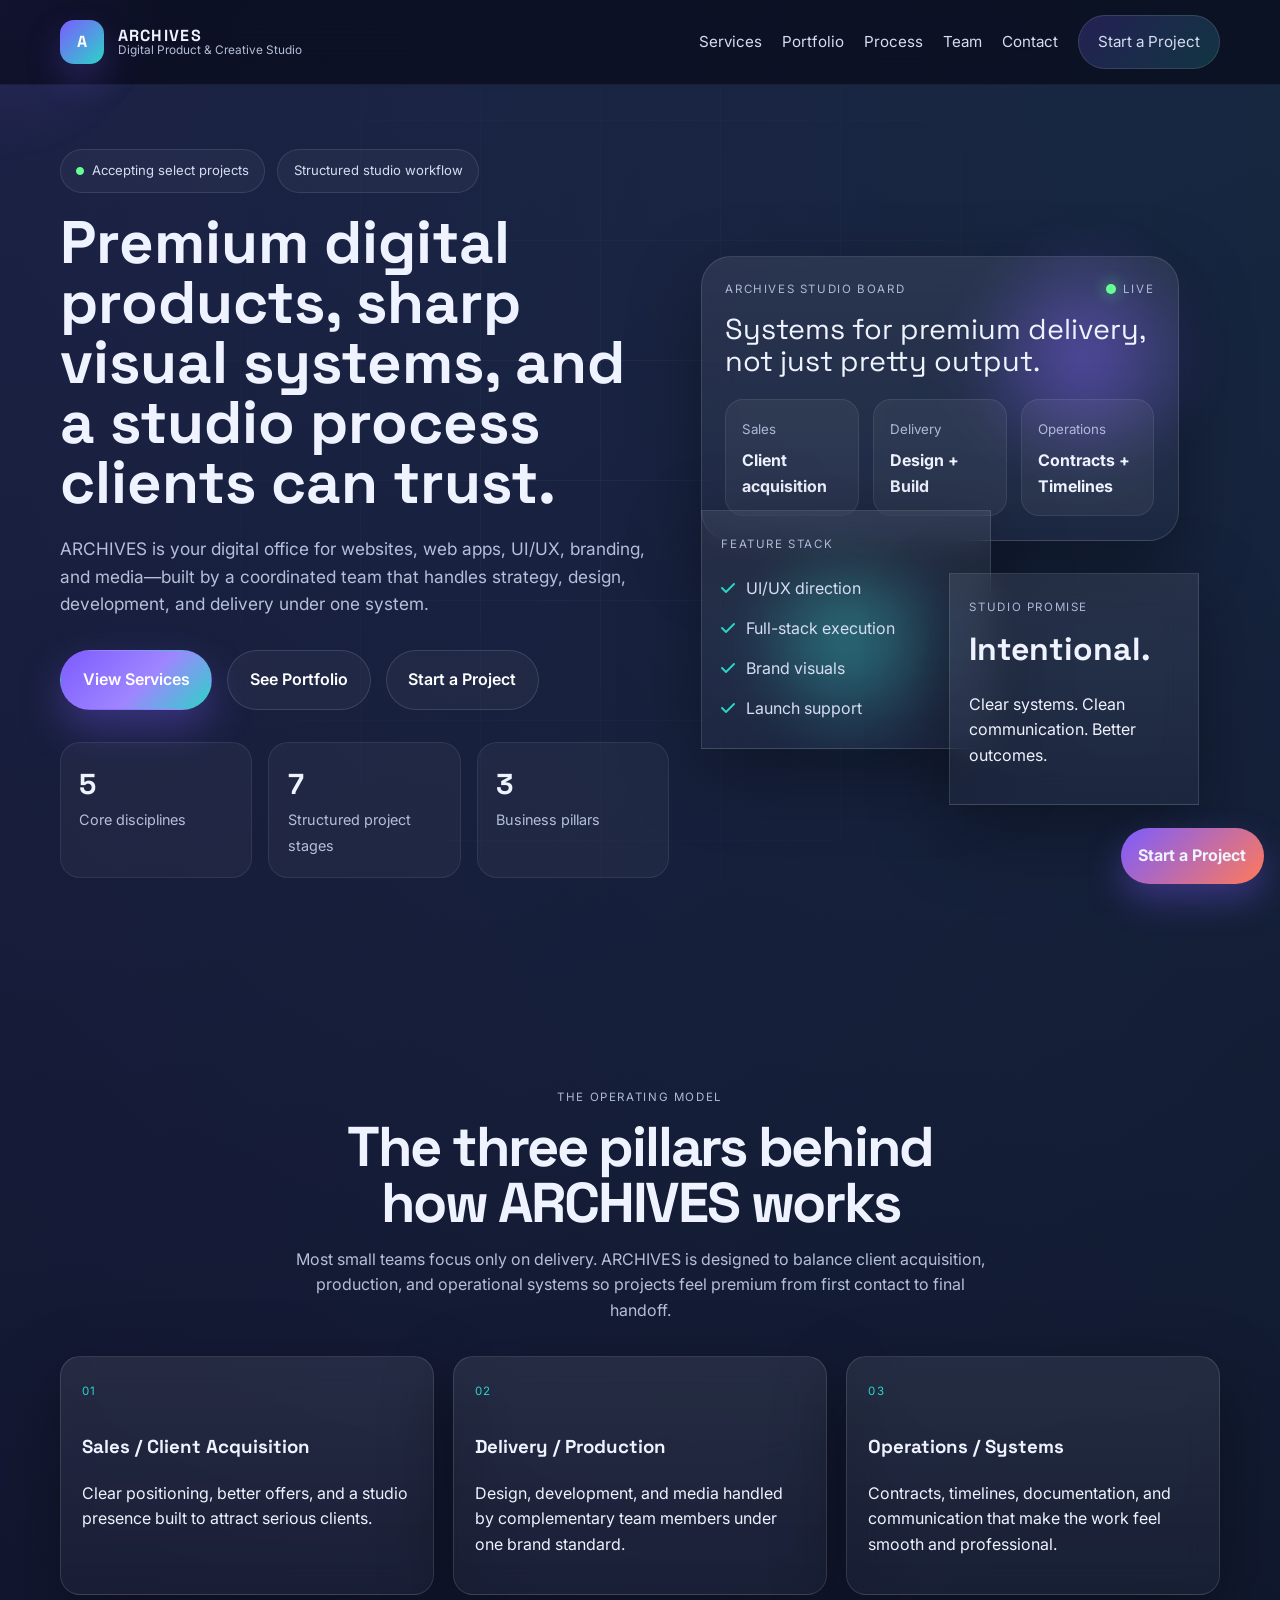
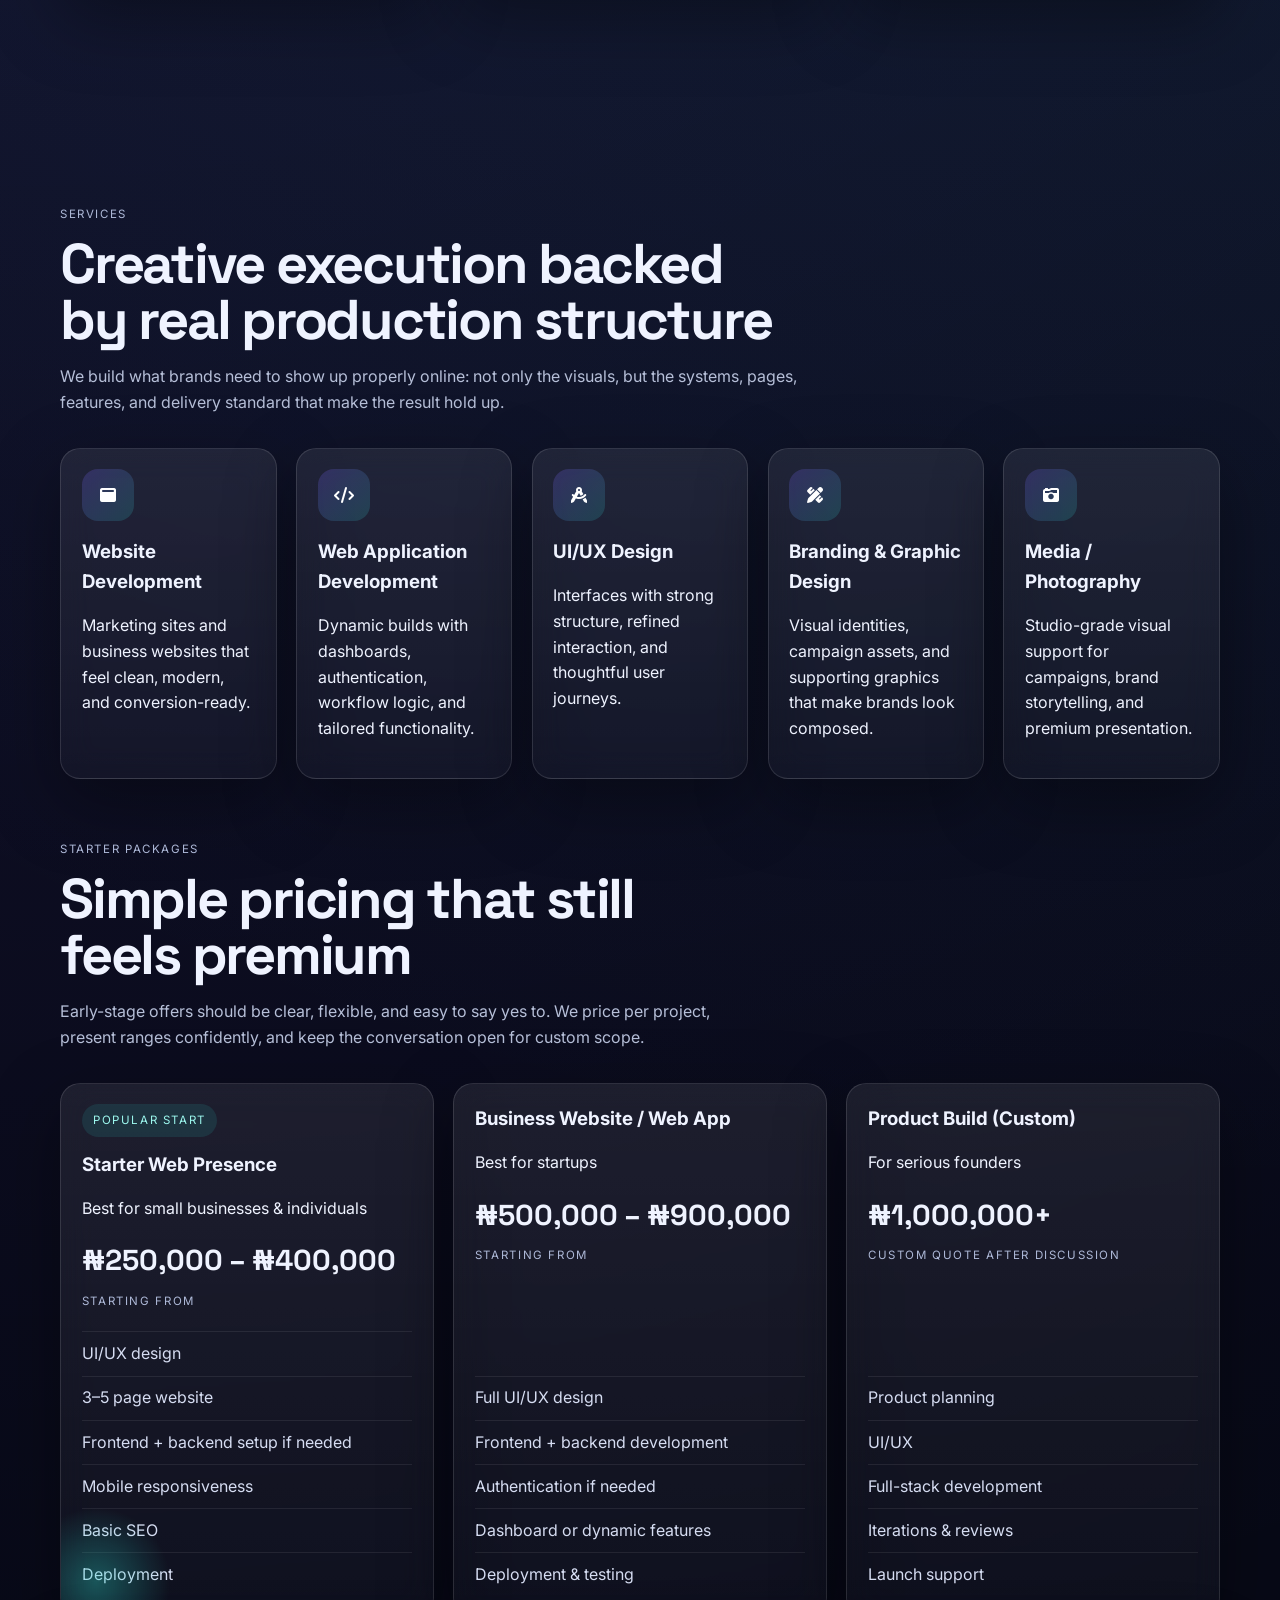
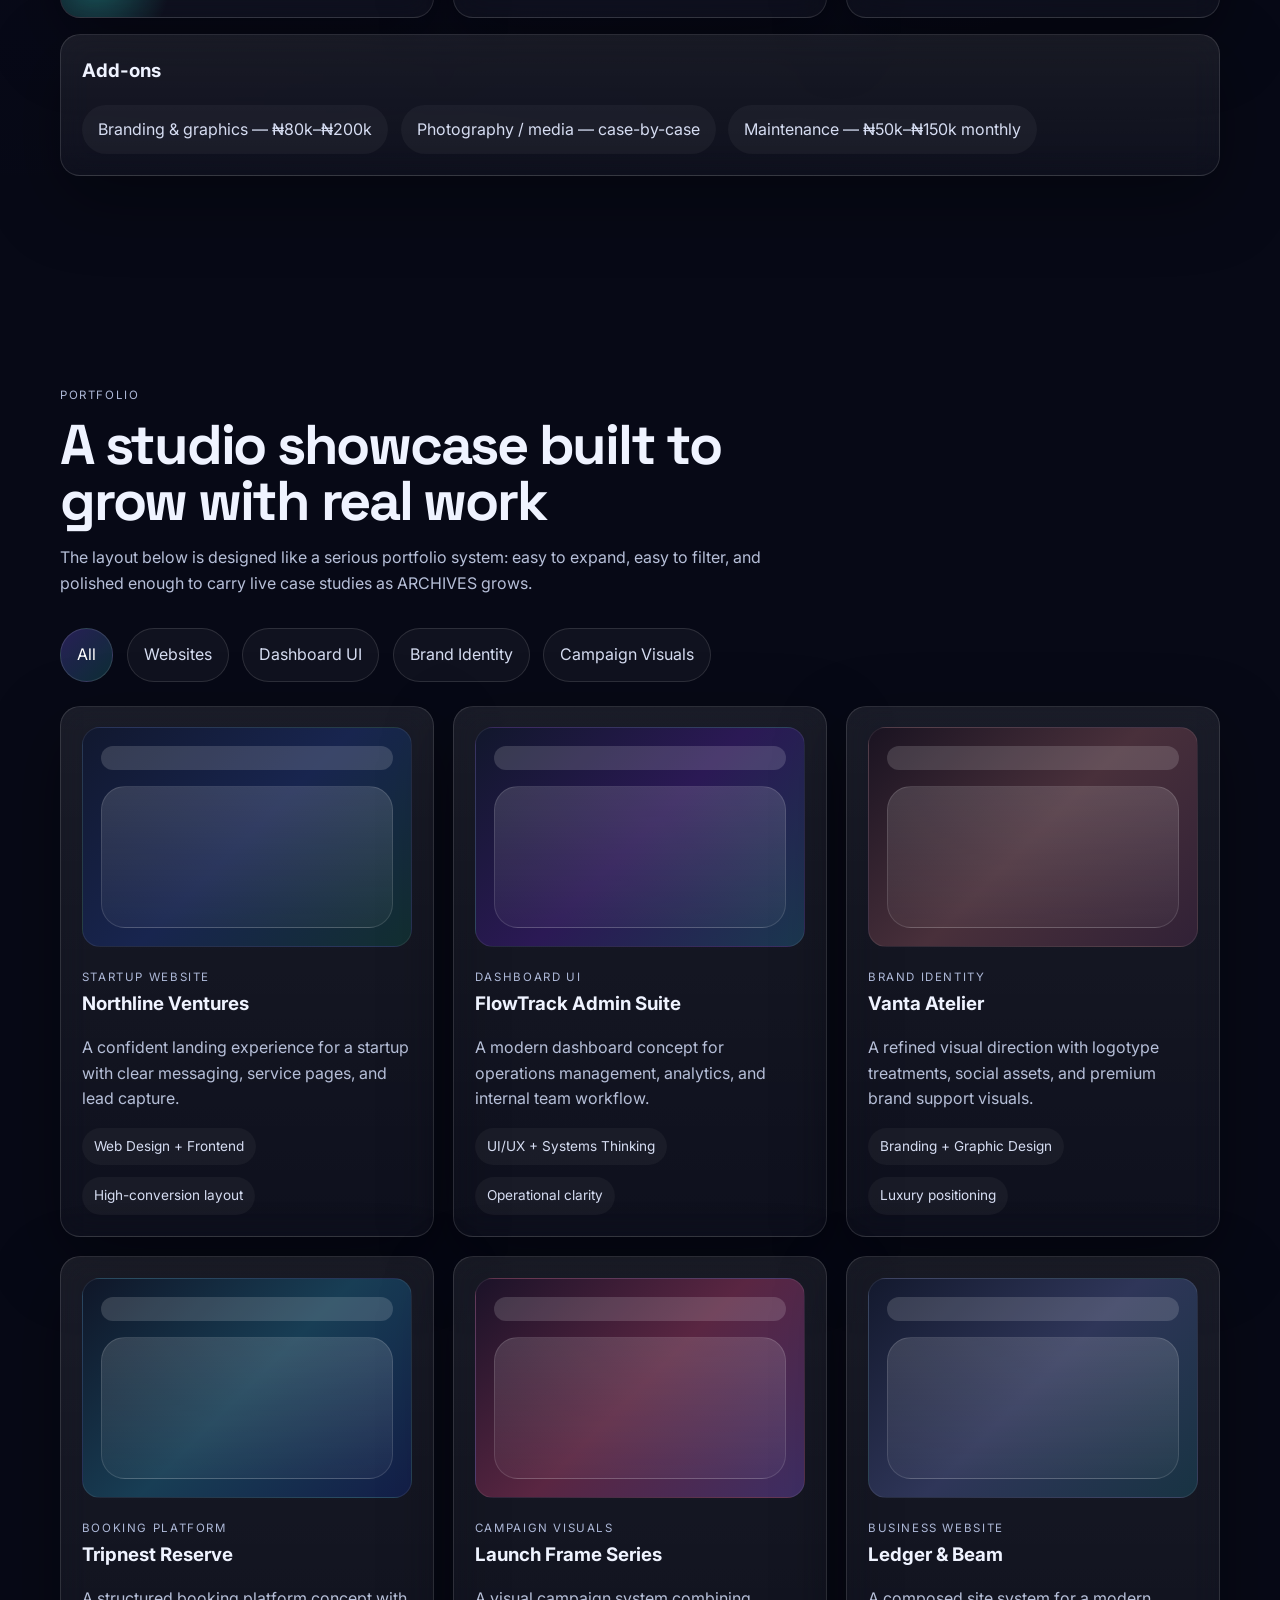
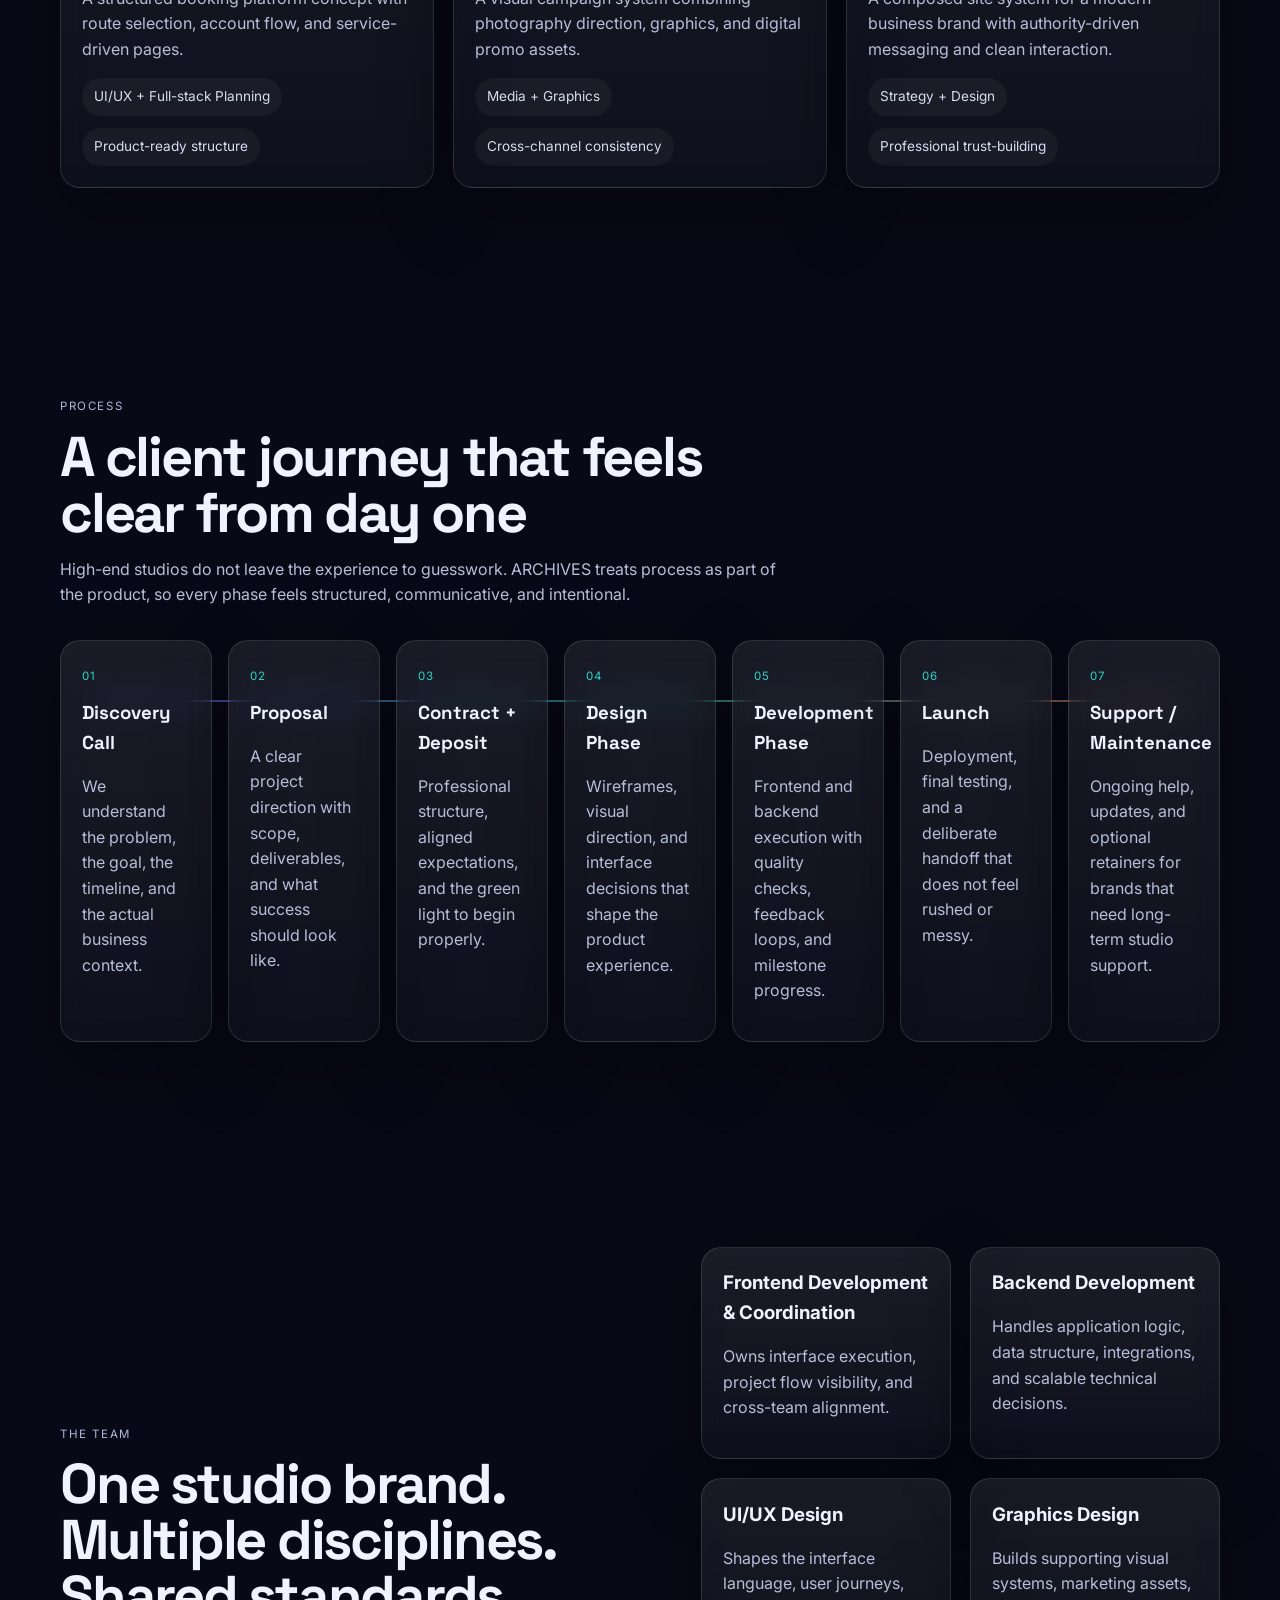
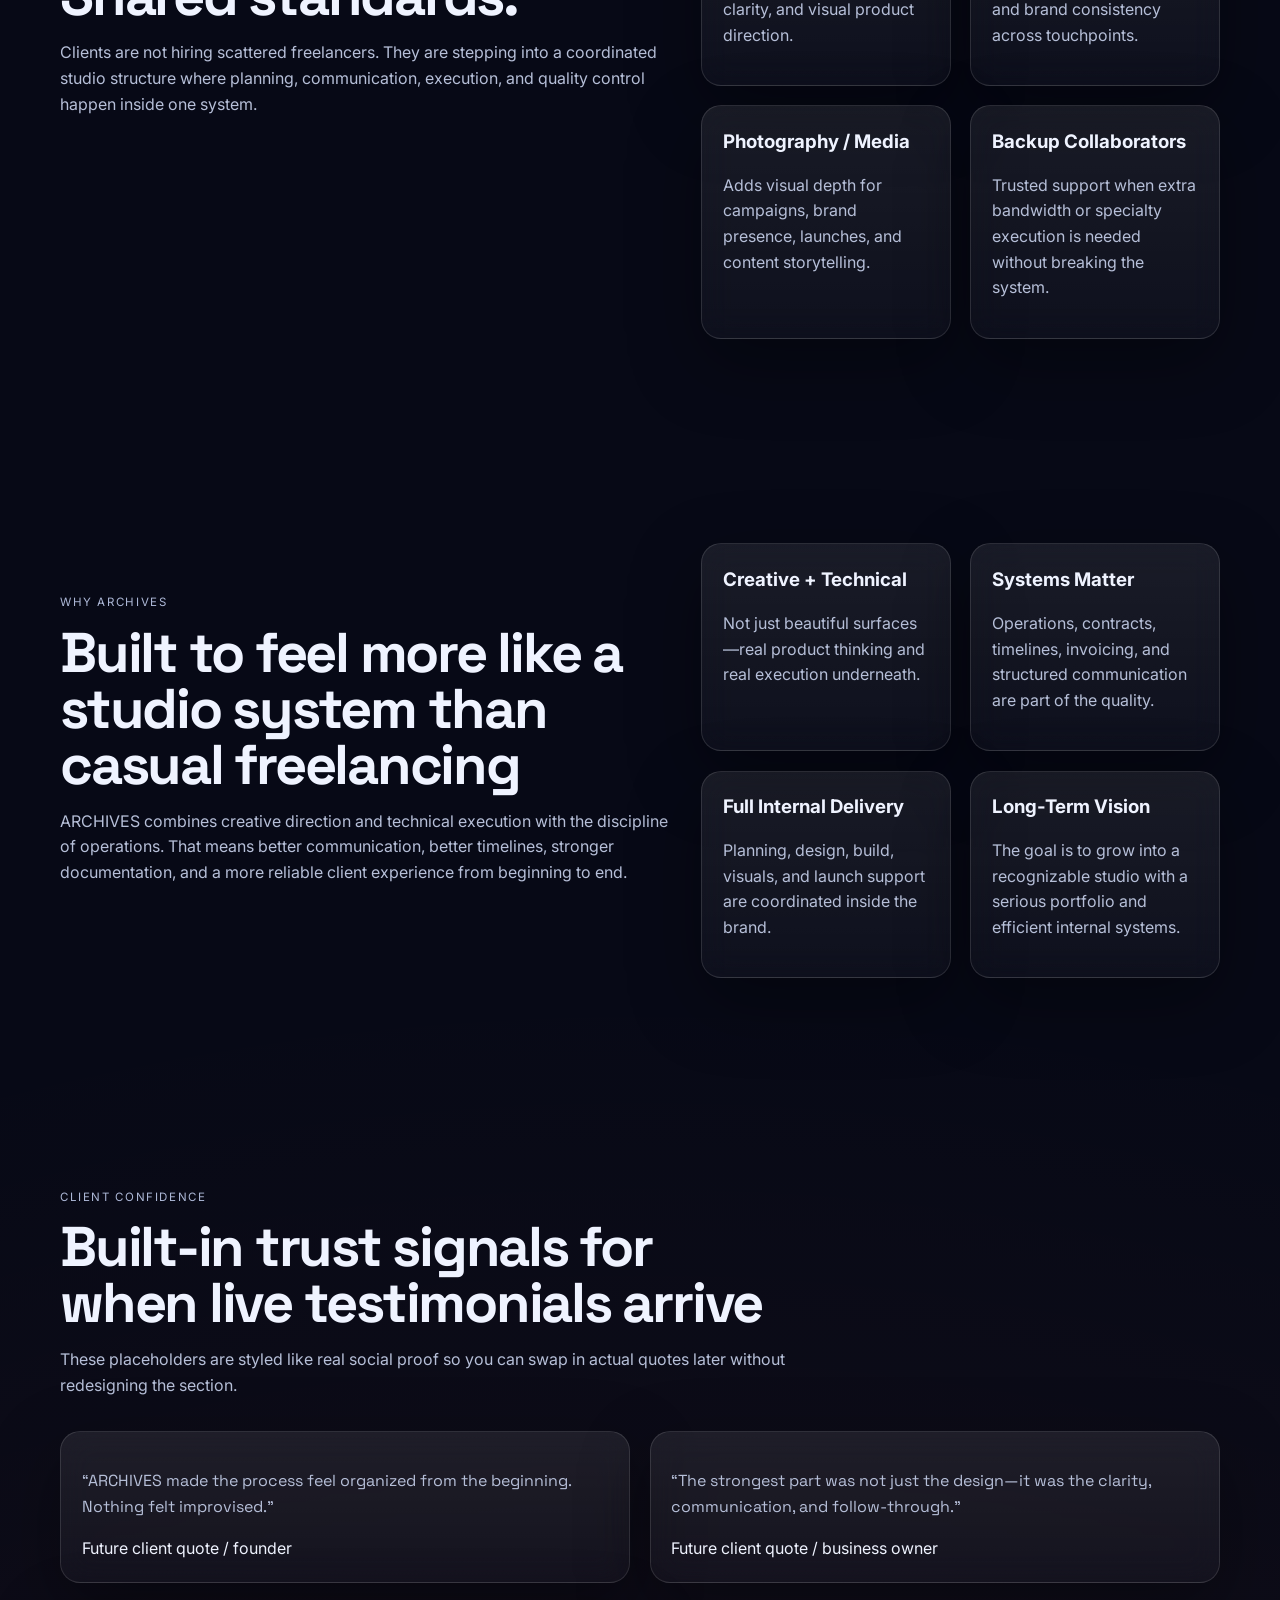
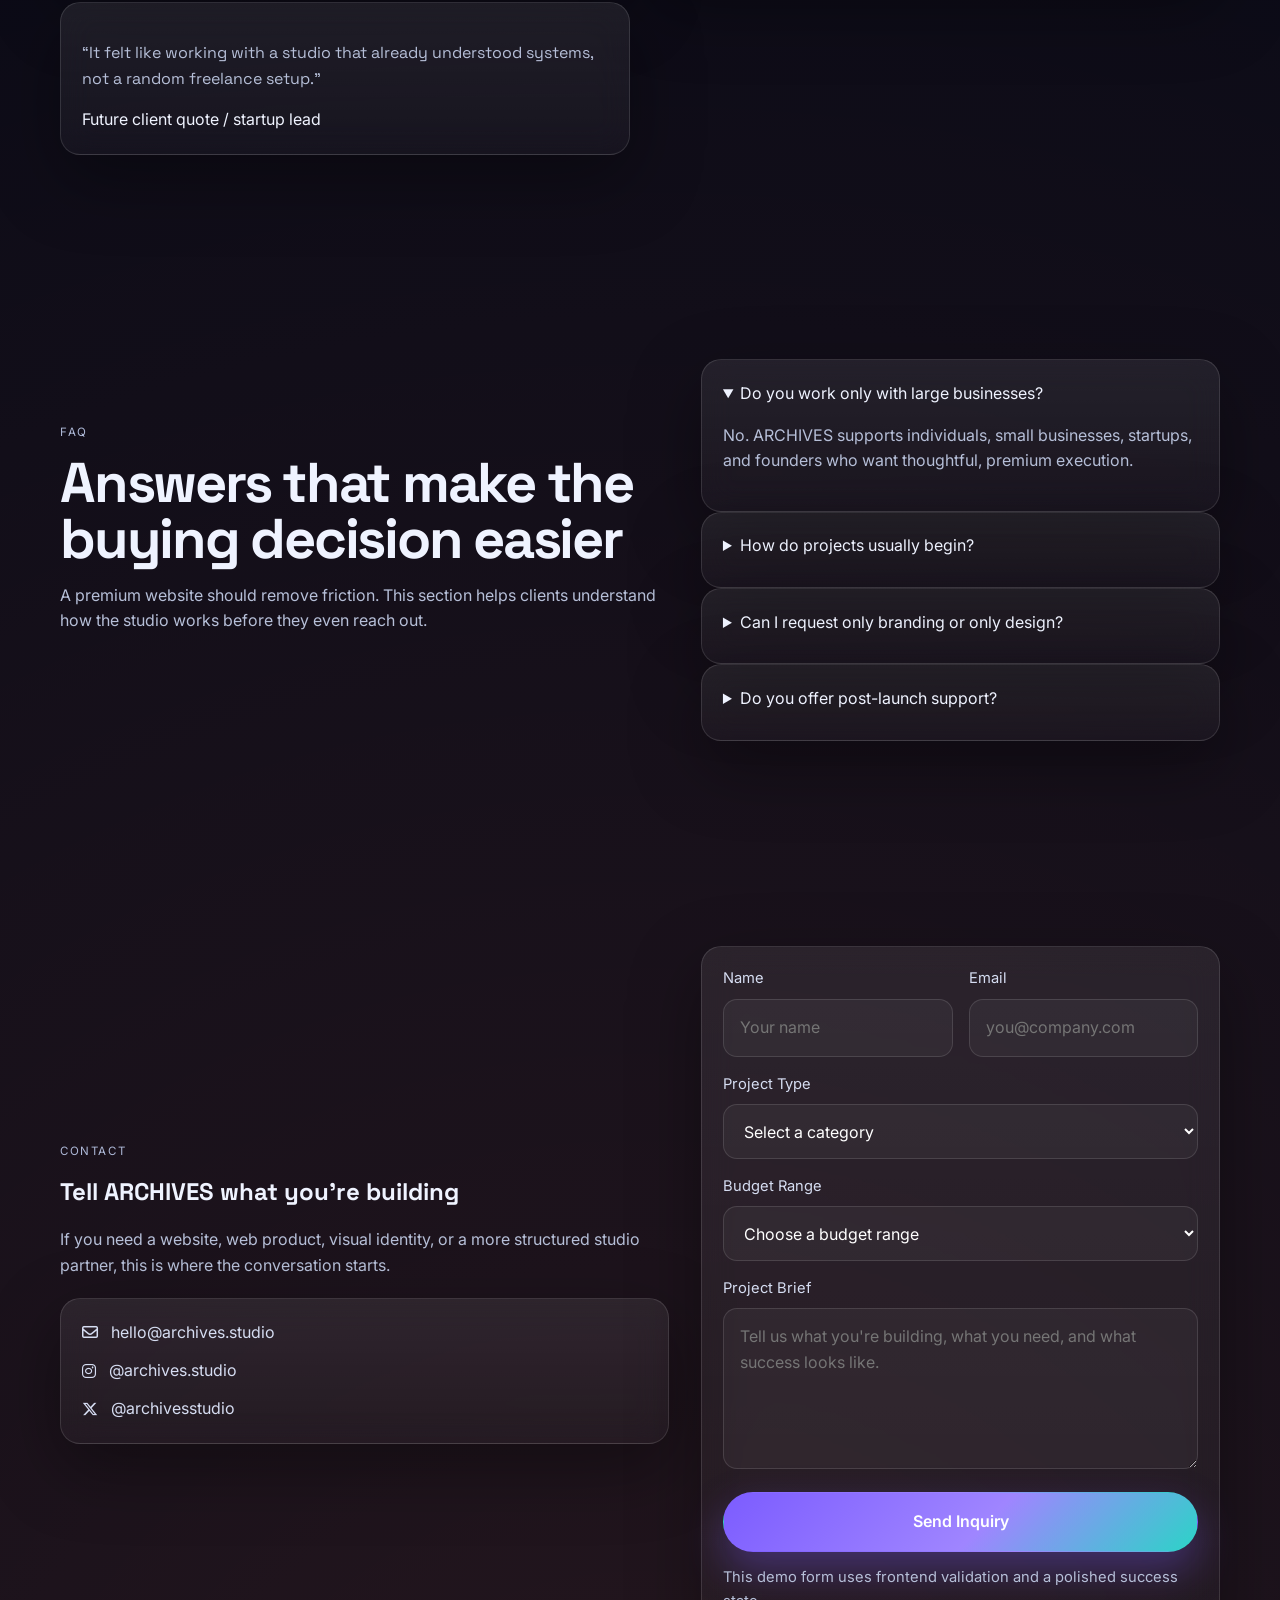
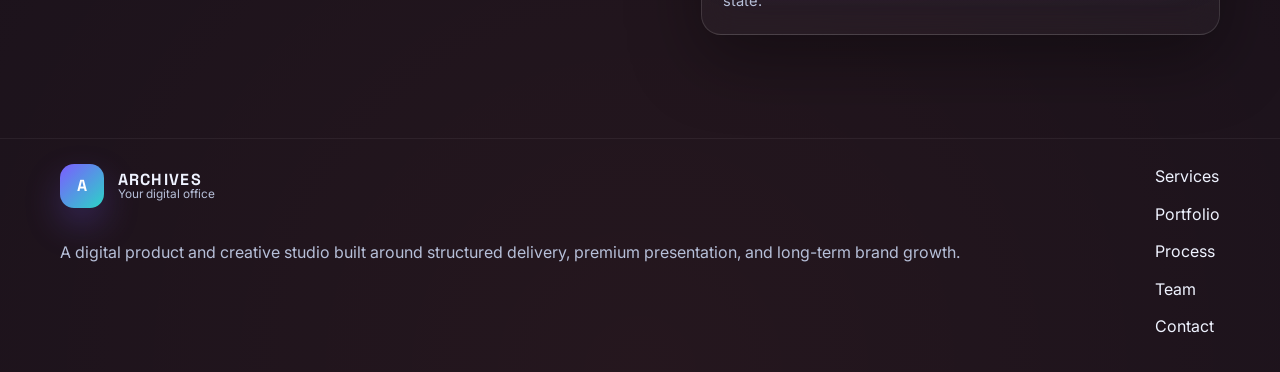
==== commit be8649d1: "style fixes" ====
--- a/index.html
+++ b/index.html
@@ -1,27 +1,27 @@
 <!DOCTYPE html>
 <html lang="en">
   <head>
-    <meta charset="UTF-8" />
-    <meta name="viewport" content="width=device-width, initial-scale=1.0" />
+    <meta charset="UTF-8" >
+    <meta name="viewport" content="width=device-width, initial-scale=1.0" >
     <meta
       name="description"
       content="ARCHIVES is a digital product and creative studio building premium websites, web apps, visual identities, and structured client experiences."
-    />
-    <title>ARCHIVES — Digital Product & Creative Studio</title>
-    <link rel="preconnect" href="https://fonts.googleapis.com" />
-    <link rel="preconnect" href="https://fonts.gstatic.com" crossorigin />
+    >
+    <title>ARCHIVES — Digital Product &amp; Creative Studio</title>
+    <link rel="preconnect" href="https://fonts.googleapis.com" >
+    <link rel="preconnect" href="https://fonts.gstatic.com" crossorigin >
     <link
       href="https://fonts.googleapis.com/css2?family=Inter:wght@400;500;600;700;800&family=Space+Grotesk:wght@500;700&display=swap"
       rel="stylesheet"
-    />
+    >
     <link
       rel="stylesheet"
       href="https://cdnjs.cloudflare.com/ajax/libs/font-awesome/6.5.2/css/all.min.css"
       integrity="sha512-SnH5WK+bZxgPHs44uWIX+LLJAJ9/2PkPKZ5QiAj6Ta86w+fsb2TkR4j4Qxqdh7lP5x9WQzFZx3V9q3vY7p5wYg=="
       crossorigin="anonymous"
       referrerpolicy="no-referrer"
-    />
-    <link rel="stylesheet" href="style.css" />
+    >
+    <link rel="stylesheet" href="style.css" >
   </head>
   <body>
     <div class="site-shell">
@@ -34,11 +34,11 @@
             <span class="brand-mark">A</span>
             <span class="brand-copy">
               <strong>ARCHIVES</strong>
-              <small>Digital Product & Creative Studio</small>
+              <small>Digital Product &amp; Creative Studio</small>
             </span>
           </a>
 
-          <button class="menu-toggle" aria-label="Open navigation" aria-expanded="false">
+          <button type="button" class="menu-toggle" aria-label="Open navigation" aria-expanded="false">
             <span></span><span></span><span></span>
           </button>
 
@@ -61,11 +61,11 @@
                 <span class="pill live-pill"><i class="fa-solid fa-circle"></i> Accepting select projects</span>
                 <span class="pill">Structured studio workflow</span>
               </div>
-              <h1>
+              <p class="mainTxt">
                 Premium digital products,
                 <span>sharp visual systems,</span>
                 and a studio process clients can trust.
-              </h1>
+              </p>
               <p class="hero-text">
                 ARCHIVES is your digital office for websites, web apps, UI/UX,
                 branding, and media—built by a coordinated team that handles
@@ -210,7 +210,7 @@
               </article>
               <article class="service-card reveal glass tilt-card">
                 <i class="fa-solid fa-pen-ruler"></i>
-                <h3>Branding & Graphic Design</h3>
+                <h3>Branding &amp; Graphic Design</h3>
                 <p>Visual identities, campaign assets, and supporting graphics that make brands look composed.</p>
               </article>
               <article class="service-card reveal glass tilt-card">
@@ -236,7 +236,7 @@
                   <div class="price-top">
                     <span class="badge">Popular start</span>
                     <h3>Starter Web Presence</h3>
-                    <p>Best for small businesses & individuals</p>
+                    <p>Best for small businesses &amp; individuals</p>
                     <strong>₦250,000 – ₦400,000</strong>
                     <small>Starting from</small>
                   </div>
@@ -262,7 +262,7 @@
                     <li>Frontend + backend development</li>
                     <li>Authentication if needed</li>
                     <li>Dashboard or dynamic features</li>
-                    <li>Deployment & testing</li>
+                    <li>Deployment &amp; testing</li>
                   </ul>
                 </article>
 
@@ -277,7 +277,7 @@
                     <li>Product planning</li>
                     <li>UI/UX</li>
                     <li>Full-stack development</li>
-                    <li>Iterations & reviews</li>
+                    <li>Iterations &amp; reviews</li>
                     <li>Launch support</li>
                   </ul>
                 </article>
@@ -286,7 +286,7 @@
               <div class="addons glass">
                 <h3>Add-ons</h3>
                 <div class="addon-items">
-                  <span>Branding & graphics — ₦80k–₦200k</span>
+                  <span>Branding &amp; graphics — ₦80k–₦200k</span>
                   <span>Photography / media — case-by-case</span>
                   <span>Maintenance — ₦50k–₦150k monthly</span>
                 </div>
@@ -308,11 +308,11 @@
             </div>
 
             <div class="portfolio-filters reveal">
-              <button class="filter-btn active" data-filter="all">All</button>
-              <button class="filter-btn" data-filter="web">Websites</button>
-              <button class="filter-btn" data-filter="ui">Dashboard UI</button>
-              <button class="filter-btn" data-filter="brand">Brand Identity</button>
-              <button class="filter-btn" data-filter="campaign">Campaign Visuals</button>
+              <button type="button" class="filter-btn active" data-filter="all">All</button>
+              <button type="button" class="filter-btn" data-filter="web">Websites</button>
+              <button type="button" class="filter-btn" data-filter="ui">Dashboard UI</button>
+              <button type="button" class="filter-btn" data-filter="brand">Brand Identity</button>
+              <button type="button" class="filter-btn" data-filter="campaign">Campaign Visuals</button>
             </div>
 
             <div class="portfolio-grid">
@@ -380,7 +380,7 @@
                 <div class="project-visual mockup-f"></div>
                 <div class="project-content">
                   <span class="project-tag">Business Website</span>
-                  <h3>Ledger & Beam</h3>
+                  <h3>Ledger &amp; Beam</h3>
                   <p>A composed site system for a modern business brand with authority-driven messaging and clean interaction.</p>
                   <div class="project-meta">
                     <span>Strategy + Design</span>
@@ -457,7 +457,7 @@
             </div>
             <div class="team-cards">
               <article class="team-card reveal glass">
-                <h3>Frontend Development & Coordination</h3>
+                <h3>Frontend Development &amp; Coordination</h3>
                 <p>Owns interface execution, project flow visibility, and cross-team alignment.</p>
               </article>
               <article class="team-card reveal glass">
@@ -596,11 +596,11 @@
               <div class="form-grid">
                 <label>
                   <span>Name</span>
-                  <input type="text" name="name" placeholder="Your name" required />
+                  <input type="text" name="name" placeholder="Your name" required >
                 </label>
                 <label>
                   <span>Email</span>
-                  <input type="email" name="email" placeholder="you@company.com" required />
+                  <input type="email" name="email" placeholder="you@company.com" required >
                 </label>
               </div>
               <label>
@@ -610,7 +610,7 @@
                   <option>Website Development</option>
                   <option>Web Application Development</option>
                   <option>UI/UX Design</option>
-                  <option>Branding & Graphic Design</option>
+                  <option>Branding &amp; Graphic Design</option>
                   <option>Media / Photography</option>
                 </select>
               </label>
--- a/style.css
+++ b/style.css
@@ -196,7 +196,7 @@
 }
 
 .hero {
-  padding-top: clamp(3rem, 8vw, 7rem);
+  padding-top: clamp(3rem, 8vw, 4rem);
 }
 
 .hero-grid,
@@ -209,6 +209,8 @@
   gap: 2rem;
   align-items: center;
 }
+
+.hero-grid{}
 
 .eyebrow-row {
   display: flex;
@@ -232,6 +234,14 @@
 .live-pill i {
   color: #67ff95;
   font-size: 0.5rem;
+}
+
+.hero .mainTxt{
+  font-family: "Space Grotesk", sans-serif;
+  font-size: 60px;
+  font-weight: 900;
+  line-height: 60px;
+  margin: 0;
 }
 
 .hero h1,
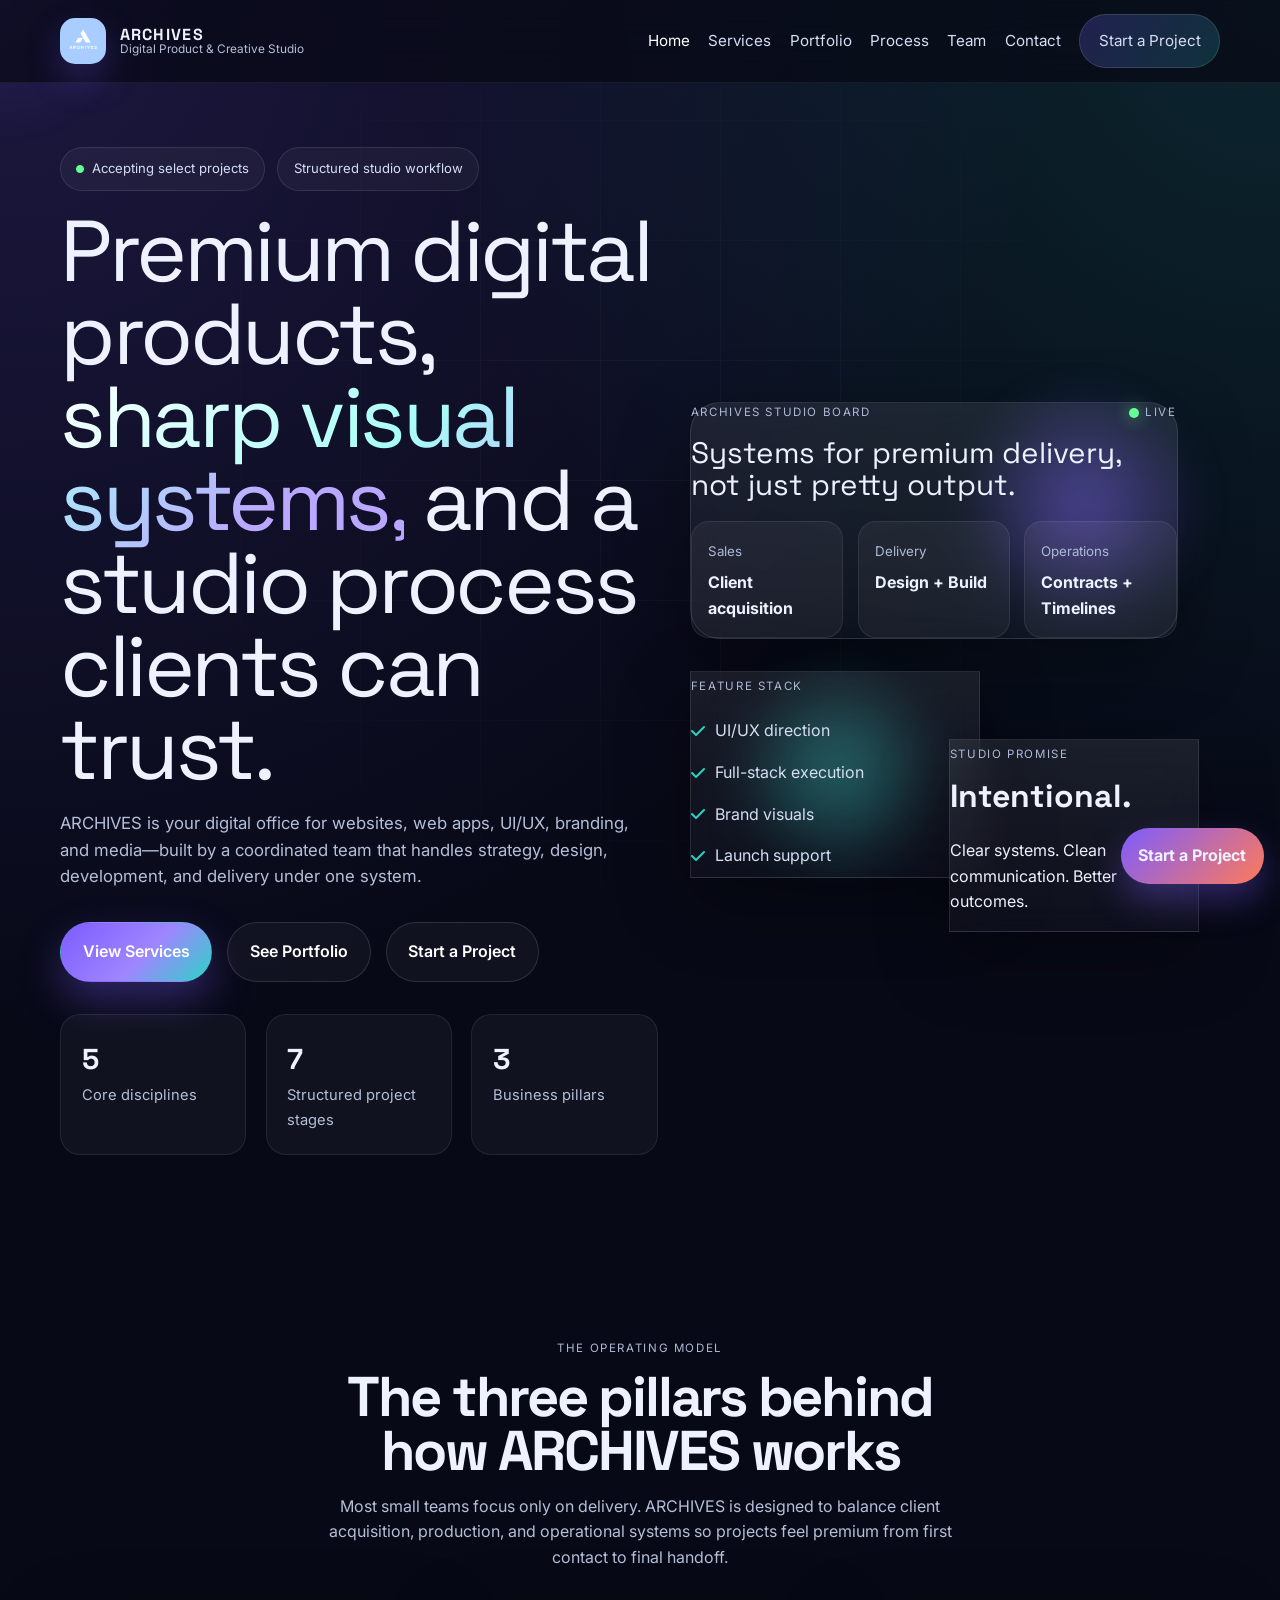
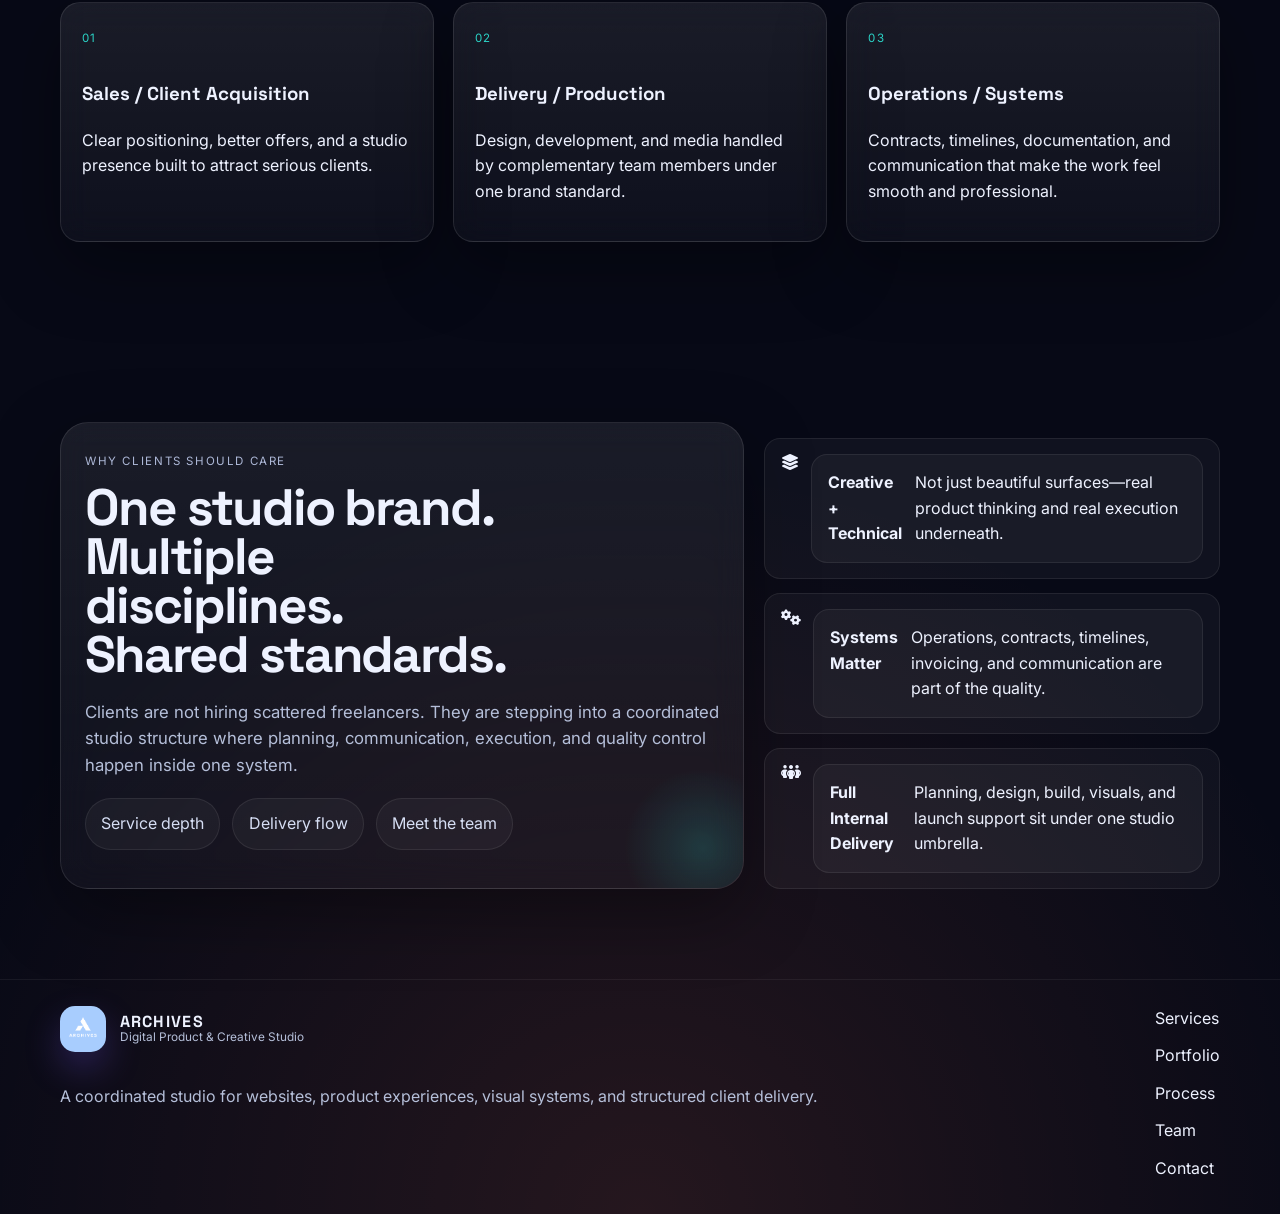
==== commit 94122115: "ui fix" ====
--- a/index.html
+++ b/index.html
@@ -1,37 +1,28 @@
 <!DOCTYPE html>
 <html lang="en">
   <head>
-    <meta charset="UTF-8" >
-    <meta name="viewport" content="width=device-width, initial-scale=1.0" >
-    <meta
-      name="description"
-      content="ARCHIVES is a digital product and creative studio building premium websites, web apps, visual identities, and structured client experiences."
-    >
-    <title>ARCHIVES — Digital Product &amp; Creative Studio</title>
-    <link rel="preconnect" href="https://fonts.googleapis.com" >
-    <link rel="preconnect" href="https://fonts.gstatic.com" crossorigin >
-    <link
-      href="https://fonts.googleapis.com/css2?family=Inter:wght@400;500;600;700;800&family=Space+Grotesk:wght@500;700&display=swap"
-      rel="stylesheet"
-    >
-    <link
-      rel="stylesheet"
-      href="https://cdnjs.cloudflare.com/ajax/libs/font-awesome/6.5.2/css/all.min.css"
-      integrity="sha512-SnH5WK+bZxgPHs44uWIX+LLJAJ9/2PkPKZ5QiAj6Ta86w+fsb2TkR4j4Qxqdh7lP5x9WQzFZx3V9q3vY7p5wYg=="
-      crossorigin="anonymous"
-      referrerpolicy="no-referrer"
-    >
-    <link rel="stylesheet" href="style.css" >
+
+        <meta charset="UTF-8" />
+        <meta name="viewport" content="width=device-width, initial-scale=1.0" />
+        <meta name="description" content="ARCHIVES is a digital product and creative studio building premium websites, web apps, visual identities, and structured client experiences." />
+        <title>ARCHIVES — Digital Product & Creative Studio</title>
+        <link rel="preconnect" href="https://fonts.googleapis.com" />
+        <link rel="preconnect" href="https://fonts.gstatic.com" crossorigin />
+        <link href="https://fonts.googleapis.com/css2?family=Inter:wght@400;500;600;700;800&family=Space+Grotesk:wght@500;700&display=swap" rel="stylesheet" />
+        <link rel="stylesheet" href="https://cdnjs.cloudflare.com/ajax/libs/font-awesome/6.5.2/css/all.min.css" integrity="sha512-SnH5WK+bZxgPHs44uWIX+LLJAJ9/2PkPKZ5QiAj6Ta86w+fsb2TkR4j4Qxqdh7lP5x9WQzFZx3V9q3vY7p5wYg==" crossorigin="anonymous" referrerpolicy="no-referrer" />
+        <link rel="stylesheet" href="css/base.css" />
+        <link rel="stylesheet" href="css/home.css" />
+
   </head>
   <body>
     <div class="site-shell">
       <div class="noise"></div>
       <div class="cursor-glow"></div>
 
-      <header class="site-header" id="top">
+      <header class="site-header">
         <div class="container nav-wrap">
-          <a href="#top" class="brand">
-            <span class="brand-mark">A</span>
+          <a href="index.html" class="brand">
+            <img src="assets/Archives - 3.PNG" alt="ARCHIVES logo" class="brand-mark" />
             <span class="brand-copy">
               <strong>ARCHIVES</strong>
               <small>Digital Product &amp; Creative Studio</small>
@@ -43,39 +34,34 @@
           </button>
 
           <nav class="site-nav" aria-label="Primary navigation">
-            <a href="#services">Services</a>
-            <a href="#portfolio">Portfolio</a>
-            <a href="#process">Process</a>
-            <a href="#team">Team</a>
-            <a href="#contact">Contact</a>
-            <a href="#contact" class="nav-cta">Start a Project</a>
+            <a href="index.html" class="active">Home</a> <a href="services.html">Services</a> <a href="portfolio.html">Portfolio</a> <a href="process.html">Process</a> <a href="team.html">Team</a> <a href="contact.html">Contact</a> <a href="contact.html" class="nav-cta">Start a Project</a>
           </nav>
         </div>
       </header>
 
       <main>
-        <section class="hero section" id="hero">
+        <section class="page-hero section">
           <div class="container hero-grid">
             <div class="hero-copy reveal">
               <div class="eyebrow-row">
                 <span class="pill live-pill"><i class="fa-solid fa-circle"></i> Accepting select projects</span>
                 <span class="pill">Structured studio workflow</span>
               </div>
-              <p class="mainTxt">
+              <p class="display-title">
                 Premium digital products,
                 <span>sharp visual systems,</span>
                 and a studio process clients can trust.
               </p>
-              <p class="hero-text">
+              <p class="lead">
                 ARCHIVES is your digital office for websites, web apps, UI/UX,
                 branding, and media—built by a coordinated team that handles
                 strategy, design, development, and delivery under one system.
               </p>
 
               <div class="hero-actions">
-                <a href="#services" class="btn btn-primary">View Services</a>
-                <a href="#portfolio" class="btn btn-secondary">See Portfolio</a>
-                <a href="#contact" class="btn btn-tertiary">Start a Project</a>
+                <a href="services.html" class="btn btn-primary">View Services</a>
+                <a href="portfolio.html" class="btn btn-secondary">See Portfolio</a>
+                <a href="contact.html" class="btn btn-tertiary">Start a Project</a>
               </div>
 
               <div class="hero-stats">
@@ -140,7 +126,7 @@
           </div>
         </section>
 
-        <section class="pillars section reveal">
+        <section class="section reveal">
           <div class="container">
             <div class="section-heading centered narrow">
               <span class="section-tag">The operating model</span>
@@ -155,482 +141,62 @@
               <article class="pillar-card glass">
                 <span>01</span>
                 <h3>Sales / Client Acquisition</h3>
-                <p>
-                  Clear positioning, better offers, and a studio presence built to
-                  attract serious clients.
-                </p>
+                <p>Clear positioning, better offers, and a studio presence built to attract serious clients.</p>
               </article>
               <article class="pillar-card glass">
                 <span>02</span>
                 <h3>Delivery / Production</h3>
-                <p>
-                  Design, development, and media handled by complementary team
-                  members under one brand standard.
-                </p>
+                <p>Design, development, and media handled by complementary team members under one brand standard.</p>
               </article>
               <article class="pillar-card glass">
                 <span>03</span>
                 <h3>Operations / Systems</h3>
-                <p>
-                  Contracts, timelines, documentation, and communication that make
-                  the work feel smooth and professional.
-                </p>
+                <p>Contracts, timelines, documentation, and communication that make the work feel smooth and professional.</p>
               </article>
             </div>
           </div>
         </section>
 
-        <section class="services section" id="services">
-          <div class="container">
-            <div class="section-heading reveal">
-              <span class="section-tag">Services</span>
-              <h2>Creative execution backed by real production structure</h2>
-              <p>
-                We build what brands need to show up properly online: not only the
-                visuals, but the systems, pages, features, and delivery standard
-                that make the result hold up.
-              </p>
-            </div>
-
-            <div class="services-grid">
-              <article class="service-card reveal glass tilt-card">
-                <i class="fa-solid fa-window-maximize"></i>
-                <h3>Website Development</h3>
-                <p>Marketing sites and business websites that feel clean, modern, and conversion-ready.</p>
-              </article>
-              <article class="service-card reveal glass tilt-card">
-                <i class="fa-solid fa-code"></i>
-                <h3>Web Application Development</h3>
-                <p>Dynamic builds with dashboards, authentication, workflow logic, and tailored functionality.</p>
-              </article>
-              <article class="service-card reveal glass tilt-card">
-                <i class="fa-solid fa-compass-drafting"></i>
-                <h3>UI/UX Design</h3>
-                <p>Interfaces with strong structure, refined interaction, and thoughtful user journeys.</p>
-              </article>
-              <article class="service-card reveal glass tilt-card">
-                <i class="fa-solid fa-pen-ruler"></i>
-                <h3>Branding &amp; Graphic Design</h3>
-                <p>Visual identities, campaign assets, and supporting graphics that make brands look composed.</p>
-              </article>
-              <article class="service-card reveal glass tilt-card">
-                <i class="fa-solid fa-camera-retro"></i>
-                <h3>Media / Photography</h3>
-                <p>Studio-grade visual support for campaigns, brand storytelling, and premium presentation.</p>
-              </article>
-            </div>
-
-            <div class="pricing-wrap reveal">
-              <div class="section-heading narrow">
-                <span class="section-tag">Starter packages</span>
-                <h2>Simple pricing that still feels premium</h2>
-                <p>
-                  Early-stage offers should be clear, flexible, and easy to say yes
-                  to. We price per project, present ranges confidently, and keep the
-                  conversation open for custom scope.
-                </p>
-              </div>
-
-              <div class="pricing-grid">
-                <article class="price-card glass featured">
-                  <div class="price-top">
-                    <span class="badge">Popular start</span>
-                    <h3>Starter Web Presence</h3>
-                    <p>Best for small businesses &amp; individuals</p>
-                    <strong>₦250,000 – ₦400,000</strong>
-                    <small>Starting from</small>
-                  </div>
-                  <ul>
-                    <li>UI/UX design</li>
-                    <li>3–5 page website</li>
-                    <li>Frontend + backend setup if needed</li>
-                    <li>Mobile responsiveness</li>
-                    <li>Basic SEO</li>
-                    <li>Deployment</li>
-                  </ul>
-                </article>
-
-                <article class="price-card glass">
-                  <div class="price-top">
-                    <h3>Business Website / Web App</h3>
-                    <p>Best for startups</p>
-                    <strong>₦500,000 – ₦900,000</strong>
-                    <small>Starting from</small>
-                  </div>
-                  <ul>
-                    <li>Full UI/UX design</li>
-                    <li>Frontend + backend development</li>
-                    <li>Authentication if needed</li>
-                    <li>Dashboard or dynamic features</li>
-                    <li>Deployment &amp; testing</li>
-                  </ul>
-                </article>
-
-                <article class="price-card glass">
-                  <div class="price-top">
-                    <h3>Product Build (Custom)</h3>
-                    <p>For serious founders</p>
-                    <strong>₦1,000,000+</strong>
-                    <small>Custom quote after discussion</small>
-                  </div>
-                  <ul>
-                    <li>Product planning</li>
-                    <li>UI/UX</li>
-                    <li>Full-stack development</li>
-                    <li>Iterations &amp; reviews</li>
-                    <li>Launch support</li>
-                  </ul>
-                </article>
-              </div>
-
-              <div class="addons glass">
-                <h3>Add-ons</h3>
-                <div class="addon-items">
-                  <span>Branding &amp; graphics — ₦80k–₦200k</span>
-                  <span>Photography / media — case-by-case</span>
-                  <span>Maintenance — ₦50k–₦150k monthly</span>
-                </div>
-              </div>
-            </div>
-          </div>
-        </section>
-
-        <section class="portfolio section" id="portfolio">
-          <div class="container">
-            <div class="section-heading reveal">
-              <span class="section-tag">Portfolio</span>
-              <h2>A studio showcase built to grow with real work</h2>
-              <p>
-                The layout below is designed like a serious portfolio system: easy
-                to expand, easy to filter, and polished enough to carry live case
-                studies as ARCHIVES grows.
-              </p>
-            </div>
-
-            <div class="portfolio-filters reveal">
-              <button type="button" class="filter-btn active" data-filter="all">All</button>
-              <button type="button" class="filter-btn" data-filter="web">Websites</button>
-              <button type="button" class="filter-btn" data-filter="ui">Dashboard UI</button>
-              <button type="button" class="filter-btn" data-filter="brand">Brand Identity</button>
-              <button type="button" class="filter-btn" data-filter="campaign">Campaign Visuals</button>
-            </div>
-
-            <div class="portfolio-grid">
-              <article class="project-card reveal glass" data-category="web">
-                <div class="project-visual mockup-a"></div>
-                <div class="project-content">
-                  <span class="project-tag">Startup Website</span>
-                  <h3>Northline Ventures</h3>
-                  <p>A confident landing experience for a startup with clear messaging, service pages, and lead capture.</p>
-                  <div class="project-meta">
-                    <span>Web Design + Frontend</span>
-                    <span>High-conversion layout</span>
-                  </div>
-                </div>
-              </article>
-              <article class="project-card reveal glass" data-category="ui">
-                <div class="project-visual mockup-b"></div>
-                <div class="project-content">
-                  <span class="project-tag">Dashboard UI</span>
-                  <h3>FlowTrack Admin Suite</h3>
-                  <p>A modern dashboard concept for operations management, analytics, and internal team workflow.</p>
-                  <div class="project-meta">
-                    <span>UI/UX + Systems Thinking</span>
-                    <span>Operational clarity</span>
-                  </div>
-                </div>
-              </article>
-              <article class="project-card reveal glass" data-category="brand">
-                <div class="project-visual mockup-c"></div>
-                <div class="project-content">
-                  <span class="project-tag">Brand Identity</span>
-                  <h3>Vanta Atelier</h3>
-                  <p>A refined visual direction with logotype treatments, social assets, and premium brand support visuals.</p>
-                  <div class="project-meta">
-                    <span>Branding + Graphic Design</span>
-                    <span>Luxury positioning</span>
-                  </div>
-                </div>
-              </article>
-              <article class="project-card reveal glass" data-category="web">
-                <div class="project-visual mockup-d"></div>
-                <div class="project-content">
-                  <span class="project-tag">Booking Platform</span>
-                  <h3>Tripnest Reserve</h3>
-                  <p>A structured booking platform concept with route selection, account flow, and service-driven pages.</p>
-                  <div class="project-meta">
-                    <span>UI/UX + Full-stack Planning</span>
-                    <span>Product-ready structure</span>
-                  </div>
-                </div>
-              </article>
-              <article class="project-card reveal glass" data-category="campaign">
-                <div class="project-visual mockup-e"></div>
-                <div class="project-content">
-                  <span class="project-tag">Campaign Visuals</span>
-                  <h3>Launch Frame Series</h3>
-                  <p>A visual campaign system combining photography direction, graphics, and digital promo assets.</p>
-                  <div class="project-meta">
-                    <span>Media + Graphics</span>
-                    <span>Cross-channel consistency</span>
-                  </div>
-                </div>
-              </article>
-              <article class="project-card reveal glass" data-category="brand">
-                <div class="project-visual mockup-f"></div>
-                <div class="project-content">
-                  <span class="project-tag">Business Website</span>
-                  <h3>Ledger &amp; Beam</h3>
-                  <p>A composed site system for a modern business brand with authority-driven messaging and clean interaction.</p>
-                  <div class="project-meta">
-                    <span>Strategy + Design</span>
-                    <span>Professional trust-building</span>
-                  </div>
-                </div>
-              </article>
-            </div>
-          </div>
-        </section>
-
-        <section class="process section" id="process">
-          <div class="container">
-            <div class="section-heading reveal">
-              <span class="section-tag">Process</span>
-              <h2>A client journey that feels clear from day one</h2>
-              <p>
-                High-end studios do not leave the experience to guesswork. ARCHIVES
-                treats process as part of the product, so every phase feels
-                structured, communicative, and intentional.
-              </p>
-            </div>
-
-            <div class="timeline">
-              <article class="timeline-item reveal glass">
-                <span>01</span>
-                <h3>Discovery Call</h3>
-                <p>We understand the problem, the goal, the timeline, and the actual business context.</p>
-              </article>
-              <article class="timeline-item reveal glass">
-                <span>02</span>
-                <h3>Proposal</h3>
-                <p>A clear project direction with scope, deliverables, and what success should look like.</p>
-              </article>
-              <article class="timeline-item reveal glass">
-                <span>03</span>
-                <h3>Contract + Deposit</h3>
-                <p>Professional structure, aligned expectations, and the green light to begin properly.</p>
-              </article>
-              <article class="timeline-item reveal glass">
-                <span>04</span>
-                <h3>Design Phase</h3>
-                <p>Wireframes, visual direction, and interface decisions that shape the product experience.</p>
-              </article>
-              <article class="timeline-item reveal glass">
-                <span>05</span>
-                <h3>Development Phase</h3>
-                <p>Frontend and backend execution with quality checks, feedback loops, and milestone progress.</p>
-              </article>
-              <article class="timeline-item reveal glass">
-                <span>06</span>
-                <h3>Launch</h3>
-                <p>Deployment, final testing, and a deliberate handoff that does not feel rushed or messy.</p>
-              </article>
-              <article class="timeline-item reveal glass">
-                <span>07</span>
-                <h3>Support / Maintenance</h3>
-                <p>Ongoing help, updates, and optional retainers for brands that need long-term studio support.</p>
-              </article>
-            </div>
-          </div>
-        </section>
-
-        <section class="team section" id="team">
-          <div class="container team-grid">
-            <div class="section-heading reveal">
-              <span class="section-tag">The team</span>
-              <h2>One studio brand. Multiple disciplines. Shared standards.</h2>
-              <p>
+        <section class="section">
+          <div class="container home-promo">
+            <div class="page-hero-card glass reveal">
+              <span class="section-tag">Why clients should care</span>
+              <h2 class="display-title" style="font-size: clamp(2rem, 4vw, 3.2rem); max-width: 13ch;">One studio brand. Multiple disciplines. Shared standards.</h2>
+              <p class="lead">
                 Clients are not hiring scattered freelancers. They are stepping into
                 a coordinated studio structure where planning, communication,
                 execution, and quality control happen inside one system.
               </p>
-            </div>
-            <div class="team-cards">
-              <article class="team-card reveal glass">
-                <h3>Frontend Development &amp; Coordination</h3>
-                <p>Owns interface execution, project flow visibility, and cross-team alignment.</p>
-              </article>
-              <article class="team-card reveal glass">
-                <h3>Backend Development</h3>
-                <p>Handles application logic, data structure, integrations, and scalable technical decisions.</p>
-              </article>
-              <article class="team-card reveal glass">
-                <h3>UI/UX Design</h3>
-                <p>Shapes the interface language, user journeys, clarity, and visual product direction.</p>
-              </article>
-              <article class="team-card reveal glass">
-                <h3>Graphics Design</h3>
-                <p>Builds supporting visual systems, marketing assets, and brand consistency across touchpoints.</p>
-              </article>
-              <article class="team-card reveal glass">
-                <h3>Photography / Media</h3>
-                <p>Adds visual depth for campaigns, brand presence, launches, and content storytelling.</p>
-              </article>
-              <article class="team-card reveal glass">
-                <h3>Backup Collaborators</h3>
-                <p>Trusted support when extra bandwidth or specialty execution is needed without breaking the system.</p>
-              </article>
-            </div>
-          </div>
-        </section>
-
-        <section class="philosophy section">
-          <div class="container philosophy-grid">
-            <div class="section-heading reveal">
-              <span class="section-tag">Why ARCHIVES</span>
-              <h2>Built to feel more like a studio system than casual freelancing</h2>
-              <p>
-                ARCHIVES combines creative direction and technical execution with
-                the discipline of operations. That means better communication,
-                better timelines, stronger documentation, and a more reliable
-                client experience from beginning to end.
-              </p>
-            </div>
-
-            <div class="values-list">
-              <article class="value-card reveal glass">
-                <h3>Creative + Technical</h3>
-                <p>Not just beautiful surfaces—real product thinking and real execution underneath.</p>
-              </article>
-              <article class="value-card reveal glass">
-                <h3>Systems Matter</h3>
-                <p>Operations, contracts, timelines, invoicing, and structured communication are part of the quality.</p>
-              </article>
-              <article class="value-card reveal glass">
-                <h3>Full Internal Delivery</h3>
-                <p>Planning, design, build, visuals, and launch support are coordinated inside the brand.</p>
-              </article>
-              <article class="value-card reveal glass">
-                <h3>Long-Term Vision</h3>
-                <p>The goal is to grow into a recognizable studio with a serious portfolio and efficient internal systems.</p>
-              </article>
-            </div>
-          </div>
-        </section>
-
-        <section class="testimonials section">
-          <div class="container">
-            <div class="section-heading reveal">
-              <span class="section-tag">Client confidence</span>
-              <h2>Built-in trust signals for when live testimonials arrive</h2>
-              <p>
-                These placeholders are styled like real social proof so you can swap
-                in actual quotes later without redesigning the section.
-              </p>
-            </div>
-            <div class="testimonial-grid">
-              <article class="testimonial-card reveal glass">
-                <p>“ARCHIVES made the process feel organized from the beginning. Nothing felt improvised.”</p>
-                <span>Future client quote / founder</span>
-              </article>
-              <article class="testimonial-card reveal glass">
-                <p>“The strongest part was not just the design—it was the clarity, communication, and follow-through.”</p>
-                <span>Future client quote / business owner</span>
-              </article>
-              <article class="testimonial-card reveal glass">
-                <p>“It felt like working with a studio that already understood systems, not a random freelance setup.”</p>
-                <span>Future client quote / startup lead</span>
-              </article>
-            </div>
-          </div>
-        </section>
-
-        <section class="faq section">
-          <div class="container faq-grid">
-            <div class="section-heading reveal">
-              <span class="section-tag">FAQ</span>
-              <h2>Answers that make the buying decision easier</h2>
-              <p>
-                A premium website should remove friction. This section helps clients
-                understand how the studio works before they even reach out.
-              </p>
-            </div>
-            <div class="faq-list">
-              <details class="faq-item reveal glass" open>
-                <summary>Do you work only with large businesses?</summary>
-                <p>No. ARCHIVES supports individuals, small businesses, startups, and founders who want thoughtful, premium execution.</p>
-              </details>
-              <details class="faq-item reveal glass">
-                <summary>How do projects usually begin?</summary>
-                <p>Most projects begin with a discovery conversation, followed by a proposal, contract, and deposit before production starts.</p>
-              </details>
-              <details class="faq-item reveal glass">
-                <summary>Can I request only branding or only design?</summary>
-                <p>Yes. The studio offers standalone services as well as full product and launch support packages.</p>
-              </details>
-              <details class="faq-item reveal glass">
-                <summary>Do you offer post-launch support?</summary>
-                <p>Yes. Maintenance and longer-term support can be arranged as monthly retainers depending on the product needs.</p>
-              </details>
-            </div>
-          </div>
-        </section>
-
-        <section class="contact section" id="contact">
-          <div class="container contact-grid">
-            <div class="contact-copy reveal">
-              <span class="section-tag">Contact</span>
-              <h2>Tell ARCHIVES what you’re building</h2>
-              <p>
-                If you need a website, web product, visual identity, or a more
-                structured studio partner, this is where the conversation starts.
-              </p>
-              <div class="contact-points glass">
-                <a href="mailto:hello@archives.studio"><i class="fa-regular fa-envelope"></i> hello@archives.studio</a>
-                <a href="#"><i class="fa-brands fa-instagram"></i> @archives.studio</a>
-                <a href="#"><i class="fa-brands fa-x-twitter"></i> @archivesstudio</a>
-              </div>
-            </div>
-
-            <form class="contact-form glass reveal" id="projectForm">
-              <div class="form-grid">
-                <label>
-                  <span>Name</span>
-                  <input type="text" name="name" placeholder="Your name" required >
-                </label>
-                <label>
-                  <span>Email</span>
-                  <input type="email" name="email" placeholder="you@company.com" required >
-                </label>
-              </div>
-              <label>
-                <span>Project Type</span>
-                <select name="projectType" required>
-                  <option value="">Select a category</option>
-                  <option>Website Development</option>
-                  <option>Web Application Development</option>
-                  <option>UI/UX Design</option>
-                  <option>Branding &amp; Graphic Design</option>
-                  <option>Media / Photography</option>
-                </select>
-              </label>
-              <label>
-                <span>Budget Range</span>
-                <select name="budget">
-                  <option value="">Choose a budget range</option>
-                  <option>₦250k – ₦400k</option>
-                  <option>₦500k – ₦900k</option>
-                  <option>₦1,000,000+</option>
-                  <option>Let’s discuss</option>
-                </select>
-              </label>
-              <label>
-                <span>Project Brief</span>
-                <textarea name="brief" rows="5" placeholder="Tell us what you're building, what you need, and what success looks like." required></textarea>
-              </label>
-              <button type="submit" class="btn btn-primary btn-full">Send Inquiry</button>
-              <p class="form-note" id="formNote">This demo form uses frontend validation and a polished success state.</p>
-            </form>
+              <div class="page-tabs">
+                <a href="services.html">Service depth</a>
+                <a href="process.html">Delivery flow</a>
+                <a href="team.html">Meet the team</a>
+              </div>
+            </div>
+
+            <div class="stack-list reveal reveal-delay">
+              <div>
+                <i class="fa-solid fa-layer-group"></i>
+                <div>
+                  <strong>Creative + Technical</strong>
+                  <span>Not just beautiful surfaces—real product thinking and real execution underneath.</span>
+                </div>
+              </div>
+              <div>
+                <i class="fa-solid fa-gears"></i>
+                <div>
+                  <strong>Systems Matter</strong>
+                  <span>Operations, contracts, timelines, invoicing, and communication are part of the quality.</span>
+                </div>
+              </div>
+              <div>
+                <i class="fa-solid fa-people-group"></i>
+                <div>
+                  <strong>Full Internal Delivery</strong>
+                  <span>Planning, design, build, visuals, and launch support sit under one studio umbrella.</span>
+                </div>
+              </div>
+            </div>
           </div>
         </section>
       </main>
@@ -638,31 +204,32 @@
       <footer class="site-footer">
         <div class="container footer-wrap">
           <div>
-            <a href="#top" class="brand footer-brand">
-              <span class="brand-mark">A</span>
+            <div class="footer-brand brand">
+              <img src="assets/Archives - 3.PNG" alt="ARCHIVES logo" class="brand-mark" />
               <span class="brand-copy">
                 <strong>ARCHIVES</strong>
-                <small>Your digital office</small>
+                <small>Digital Product &amp; Creative Studio</small>
               </span>
-            </a>
+            </div>
             <p>
-              A digital product and creative studio built around structured
-              delivery, premium presentation, and long-term brand growth.
+              A coordinated studio for websites, product experiences, visual systems,
+              and structured client delivery.
             </p>
           </div>
+
           <div class="footer-links">
-            <a href="#services">Services</a>
-            <a href="#portfolio">Portfolio</a>
-            <a href="#process">Process</a>
-            <a href="#team">Team</a>
-            <a href="#contact">Contact</a>
+            <a href="services.html">Services</a>
+            <a href="portfolio.html">Portfolio</a>
+            <a href="process.html">Process</a>
+            <a href="team.html">Team</a>
+            <a href="contact.html">Contact</a>
           </div>
         </div>
       </footer>
-
-      <a href="#contact" class="floating-cta">Start a Project</a>
+      <a class="floating-cta" href="contact.html">Start a Project</a>
+
     </div>
-
-    <script src="script.js"></script>
+    <script src="js/main.js"></script>
+    <script src="js/home.js"></script>
   </body>
 </html>
--- a/css/base.css
+++ b/css/base.css
@@ -0,0 +1,385 @@
+:root {
+  --bg: #070916;
+  --bg-soft: #10152b;
+  --bg-card: rgba(15, 22, 46, 0.74);
+  --bg-card-strong: rgba(18, 27, 56, 0.9);
+  --border: rgba(255, 255, 255, 0.1);
+  --text: #eef2ff;
+  --muted: #b5bfd9;
+  --muted-strong: #d6def4;
+  --primary: #7c5cff;
+  --primary-2: #2bd4c7;
+  --accent: #ff7a59;
+  --shadow: 0 24px 70px rgba(0, 0, 0, 0.35);
+  --radius-xl: 32px;
+  --radius-lg: 26px;
+  --radius-md: 20px;
+  --radius-sm: 14px;
+  --container: min(1160px, calc(100% - 2rem));
+  --section-space: clamp(4.25rem, 7vw, 7.25rem);
+  --header-height: 82px;
+}
+
+* { box-sizing: border-box; }
+html { scroll-behavior: smooth; }
+body {
+  margin: 0;
+  font-family: "Inter", sans-serif;
+  color: var(--text);
+  line-height: 1.6;
+  overflow-x: hidden;
+  background:
+    radial-gradient(circle at top left, rgba(124, 92, 255, 0.18), transparent 34%),
+    radial-gradient(circle at top right, rgba(43, 212, 199, 0.14), transparent 28%),
+    radial-gradient(circle at bottom center, rgba(255, 122, 89, 0.12), transparent 26%),
+    var(--bg);
+}
+img { max-width: 100%; display: block; }
+a { color: inherit; text-decoration: none; }
+button, input, select, textarea { font: inherit; }
+
+.site-shell { position: relative; isolation: isolate; min-height: 100vh; }
+.noise {
+  position: fixed; inset: 0; pointer-events: none; opacity: 0.05;
+  background-image:
+    linear-gradient(rgba(255,255,255,0.7) 1px, transparent 1px),
+    linear-gradient(90deg, rgba(255,255,255,0.7) 1px, transparent 1px);
+  background-size: 120px 120px;
+  mask-image: radial-gradient(circle at center, black, transparent 80%);
+}
+.cursor-glow {
+  position: fixed; width: 320px; height: 320px; border-radius: 50%; pointer-events: none;
+  background: radial-gradient(circle, rgba(124, 92, 255, 0.14), transparent 62%);
+  transform: translate(-50%, -50%); z-index: -1; filter: blur(10px);
+}
+
+.container { width: var(--container); margin: 0 auto; }
+.section { position: relative; padding: var(--section-space) 0; }
+.glass {
+  background: linear-gradient(180deg, rgba(255,255,255,0.08), rgba(255,255,255,0.03));
+  border: 1px solid var(--border);
+  backdrop-filter: blur(16px);
+  box-shadow: var(--shadow);
+}
+.surface {
+  background: rgba(255,255,255,0.04);
+  border: 1px solid rgba(255,255,255,0.08);
+  border-radius: var(--radius-md);
+}
+
+.site-header {
+  position: sticky; top: 0; z-index: 1000;
+  background: rgba(7, 9, 22, 0.72);
+  border-bottom: 1px solid rgba(255,255,255,0.06);
+  backdrop-filter: blur(18px);
+}
+.nav-wrap {
+  min-height: var(--header-height);
+  display: flex; align-items: center; justify-content: space-between; gap: 1rem;
+}
+.brand { display: inline-flex; align-items: center; gap: 0.85rem; min-width: 0; }
+.brand-mark {
+  width: 46px; height: 46px; border-radius: 15px;
+  box-shadow: 0 16px 35px rgba(124, 92, 255, 0.25);
+  object-fit: cover;
+}
+.brand-copy { display: flex; flex-direction: column; line-height: 1.1; min-width: 0; }
+.brand-copy strong {
+  font-family: "Space Grotesk", sans-serif;
+  font-size: 1rem; letter-spacing: 0.08em;
+}
+.brand-copy small {
+  color: var(--muted); font-size: 0.74rem; white-space: nowrap; overflow: hidden; text-overflow: ellipsis;
+}
+.site-nav { display: flex; align-items: center; gap: 1.15rem; }
+.site-nav a {
+  color: var(--muted-strong); font-size: 0.95rem;
+  transition: color 0.25s ease, transform 0.25s ease;
+}
+.site-nav a:hover, .site-nav a.active { color: #fff; }
+.nav-cta {
+  padding: 0.85rem 1.15rem; border-radius: 999px;
+  background: linear-gradient(135deg, rgba(124, 92, 255, 0.24), rgba(43, 212, 199, 0.18));
+  border: 1px solid rgba(255,255,255,0.12);
+}
+.menu-toggle { display: none; background: transparent; border: 0; padding: 0; }
+.menu-toggle span {
+  display: block; width: 24px; height: 2px; margin: 5px 0; background: #fff; transition: 0.3s ease;
+}
+body.menu-open { overflow: hidden; }
+
+.page-hero { padding-top: clamp(2.4rem, 5vw, 4rem); }
+.hero-grid, .two-col-grid { display: grid; grid-template-columns: 1.06fr 0.94fr; gap: 2rem; align-items: center; }
+.eyebrow-row { display: flex; flex-wrap: wrap; gap: 0.75rem; margin-bottom: 1.2rem; }
+.pill {
+  display: inline-flex; align-items: center; gap: 0.5rem; padding: 0.65rem 0.95rem;
+  border-radius: 999px; font-size: 0.82rem; color: var(--muted-strong);
+  border: 1px solid rgba(255,255,255,0.1); background: rgba(255,255,255,0.04);
+}
+.live-pill i { color: #67ff95; font-size: 0.5rem; }
+.display-title, .section-heading h2, .section-heading h1 {
+  margin: 0; font-family: "Space Grotesk", sans-serif; letter-spacing: -0.04em; line-height: 0.96;
+}
+.display-title { font-size: clamp(2.6rem, 6.8vw, 5.4rem); max-width: 11ch; }
+.display-title span, .text-gradient {
+  background: linear-gradient(135deg, #fff, #a8fff7 45%, #baa8ff 80%);
+  -webkit-background-clip: text; background-clip: text; color: transparent;
+}
+.lead, .section-heading p, .copy-block p, .contact-copy p, .site-footer p, .faq-item p, .card-copy p {
+  color: var(--muted);
+}
+.lead { max-width: 62ch; font-size: 1.05rem; margin: 1.2rem 0 0; }
+.page-actions, .hero-actions { display: flex; flex-wrap: wrap; gap: 0.95rem; margin: 2rem 0; }
+.btn {
+  display: inline-flex; align-items: center; justify-content: center; gap: 0.55rem;
+  padding: 1rem 1.35rem; border-radius: 999px; border: 1px solid transparent;
+  font-weight: 600; transition: transform 0.25s ease, box-shadow 0.25s ease, border-color 0.25s ease;
+}
+.btn:hover { transform: translateY(-2px); }
+.btn-primary {
+  background: linear-gradient(135deg, var(--primary), #9f85ff 55%, var(--primary-2));
+  color: #fff; box-shadow: 0 18px 40px rgba(124, 92, 255, 0.34);
+}
+.btn-secondary, .btn-tertiary {
+  border-color: rgba(255,255,255,0.12); background: rgba(255,255,255,0.04); color: #fff;
+}
+.btn-full { width: 100%; }
+
+.hero-stats, .stats-grid, .card-grid, .portfolio-grid, .services-grid, .pricing-grid, .timeline, .team-cards,
+.values-list, .testimonial-grid, .pillars-grid, .feature-grid, .contact-grid, .faq-grid {
+  display: grid; gap: 1.2rem;
+}
+.hero-stats { grid-template-columns: repeat(3, minmax(0, 1fr)); max-width: 720px; }
+.hero-stats article, .stat-card, .pillar-card, .service-card, .project-card, .timeline-item,
+.team-card, .value-card, .testimonial-card, .price-card, .addons, .contact-points, .contact-form,
+.faq-item, .feature-card, .visual-card, .info-card {
+  border-radius: var(--radius-md); padding: 1.3rem;
+}
+.hero-stats article, .stat-card {
+  background: rgba(255,255,255,0.04); border: 1px solid rgba(255,255,255,0.08);
+}
+.hero-stats strong, .stat-card strong {
+  display: block; font-size: 1.8rem; font-family: "Space Grotesk", sans-serif;
+}
+.hero-stats span, .stat-card span { color: var(--muted); font-size: 0.92rem; }
+
+.hero-visual, .page-visual { position: relative; min-height: 540px; }
+.dashboard-card, .floating-card { position: absolute; }
+.card-main { inset: 4% 8% auto auto; width: min(520px, 92%); border-radius: 30px; }
+.card-service { left: 0; bottom: 8%; width: 290px; }
+.card-metric { right: 4%; bottom: -2%; width: 250px; }
+.card-topline, .mini-label, .price-top small, .project-tag, .section-tag, .timeline-item span, .pillar-card span, .badge {
+  text-transform: uppercase; letter-spacing: 0.14em; font-size: 0.72rem;
+}
+.card-topline, .signal-grid small, .mini-label, .section-tag, .project-tag, .price-top small {
+  color: #aeb9d8;
+}
+.card-topline { display: flex; justify-content: space-between; align-items: center; margin-bottom: 1rem; gap: 0.75rem; }
+.status-dot { display: inline-flex; align-items: center; gap: 0.4rem; }
+.status-dot::before {
+  content: ""; width: 10px; height: 10px; border-radius: 50%; background: #67ff95;
+  box-shadow: 0 0 15px rgba(103,255,149,0.7);
+}
+.card-headline { font-family: "Space Grotesk", sans-serif; font-size: 1.85rem; line-height: 1.08; margin-bottom: 1.2rem; }
+.signal-grid { display: grid; grid-template-columns: repeat(3, minmax(0, 1fr)); gap: 0.9rem; }
+.signal-grid div {
+  padding: 1rem; border-radius: 18px; background: rgba(255,255,255,0.05); border: 1px solid rgba(255,255,255,0.08);
+}
+.signal-grid strong { display: block; margin-top: 0.4rem; }
+.card-service ul, .price-card ul { list-style: none; margin: 0.8rem 0 0; padding: 0; }
+.card-service li, .price-card li {
+  display: flex; align-items: center; gap: 0.65rem; padding: 0.5rem 0; color: var(--muted-strong);
+}
+.card-service i { color: var(--primary-2); }
+.card-metric strong { display: block; font-family: "Space Grotesk", sans-serif; font-size: 2rem; margin: 0.35rem 0; }
+.orb { position: absolute; border-radius: 50%; filter: blur(16px); }
+.orb-one {
+  width: 250px; height: 250px; background: radial-gradient(circle, rgba(124, 92, 255, 0.5), transparent 70%);
+  right: 2%; top: 0;
+}
+.orb-two {
+  width: 220px; height: 220px; background: radial-gradient(circle, rgba(43, 212, 199, 0.42), transparent 70%);
+  left: 7%; bottom: 8%;
+}
+
+.section-heading { max-width: 740px; margin-bottom: 2rem; }
+.section-heading.centered { text-align: center; margin-inline: auto; }
+.section-heading.narrow { max-width: 680px; }
+.section-tag { display: inline-block; margin-bottom: 0.8rem; }
+.section-heading h2, .section-heading h1 { font-size: clamp(2rem, 5vw, 3.5rem); margin-bottom: 0.9rem; }
+.section-heading h1 { max-width: 12ch; }
+
+.pillars-grid { grid-template-columns: repeat(3, minmax(0, 1fr)); }
+.services-grid { grid-template-columns: repeat(3, minmax(0, 1fr)); }
+.portfolio-grid { grid-template-columns: repeat(3, minmax(0, 1fr)); }
+.pricing-grid { grid-template-columns: repeat(3, minmax(0, 1fr)); }
+.team-cards, .values-list, .testimonial-grid, .feature-grid { grid-template-columns: repeat(2, minmax(0, 1fr)); }
+.contact-grid { grid-template-columns: 0.94fr 1.06fr; align-items: start; }
+
+.pillar-card span, .timeline-item span { display: inline-flex; margin-bottom: 0.8rem; color: var(--primary-2); }
+.service-card i {
+  width: 52px; height: 52px; display: grid; place-items: center; border-radius: 16px;
+  background: linear-gradient(135deg, rgba(124, 92, 255, 0.22), rgba(43, 212, 199, 0.18));
+  color: #fff; margin-bottom: 1rem;
+}
+.service-card h3, .price-card h3, .project-content h3, .timeline-item h3, .team-card h3, .value-card h3, .contact-copy h2, .faq-item summary, .feature-card h3 {
+  margin: 0 0 0.45rem;
+}
+
+.price-card { display: flex; flex-direction: column; justify-content: space-between; }
+.price-card.featured { position: relative; overflow: hidden; }
+.price-card.featured::before {
+  content: ""; position: absolute; inset: auto auto -40px -40px; width: 150px; height: 150px;
+  background: radial-gradient(circle, rgba(43, 212, 199, 0.35), transparent 70%);
+}
+.badge {
+  display: inline-flex; width: fit-content; padding: 0.45rem 0.7rem; border-radius: 999px;
+  background: rgba(43,212,199,0.12); color: #9df8ef; margin-bottom: 0.8rem;
+}
+.price-top strong {
+  display: block; font-size: 1.8rem; margin: 0.75rem 0 0.2rem; font-family: "Space Grotesk", sans-serif;
+}
+.price-card li { border-top: 1px solid rgba(255,255,255,0.08); }
+.addons h3 { margin-top: 0; }
+.addon-items { display: flex; flex-wrap: wrap; gap: 0.8rem; }
+.addon-items span {
+  padding: 0.75rem 1rem; background: rgba(255,255,255,0.04); border-radius: 999px; color: var(--muted-strong);
+}
+
+.portfolio-filters { display: flex; flex-wrap: wrap; gap: 0.85rem; margin-bottom: 1.5rem; }
+.filter-btn {
+  border: 1px solid rgba(255,255,255,0.12); background: rgba(255,255,255,0.04); color: var(--muted-strong);
+  padding: 0.8rem 1rem; border-radius: 999px; cursor: pointer; transition: 0.25s ease;
+}
+.filter-btn.active, .filter-btn:hover {
+  background: linear-gradient(135deg, rgba(124, 92, 255, 0.28), rgba(43, 212, 199, 0.18)); color: #fff;
+}
+.project-card { overflow: hidden; transition: opacity 0.3s ease, transform 0.3s ease; }
+.project-visual {
+  height: 220px; border-radius: 18px; margin-bottom: 1rem; position: relative; overflow: hidden;
+  border: 1px solid rgba(255,255,255,0.08);
+}
+.project-visual::before, .project-visual::after { content: ""; position: absolute; border-radius: 24px; }
+.mockup-a { background: linear-gradient(135deg, #11182f, #18254f, #122f31); }
+.mockup-b { background: linear-gradient(135deg, #11172c, #2b1955, #1b3850); }
+.mockup-c { background: linear-gradient(135deg, #1a1321, #49303b, #312136); }
+.mockup-d { background: linear-gradient(135deg, #0f1628, #183e55, #131e48); }
+.mockup-e { background: linear-gradient(135deg, #1b1228, #5a2642, #3d2e64); }
+.mockup-f { background: linear-gradient(135deg, #13192e, #2f3659, #183343); }
+.project-visual::before { inset: 18px 18px auto 18px; height: 24px; background: rgba(255,255,255,0.15); }
+.project-visual::after {
+  left: 18px; right: 18px; bottom: 18px; top: 58px;
+  background: linear-gradient(180deg, rgba(255,255,255,0.14), rgba(255,255,255,0.04));
+  border: 1px solid rgba(255,255,255,0.12);
+}
+.project-meta { display: flex; flex-wrap: wrap; gap: 0.75rem; margin-top: 1rem; }
+.project-meta span {
+  padding: 0.5rem 0.75rem; border-radius: 999px; background: rgba(255,255,255,0.04); font-size: 0.85rem; color: var(--muted-strong);
+}
+.hidden-project { opacity: 0; transform: scale(0.97); pointer-events: none; position: absolute; visibility: hidden; }
+
+.timeline { grid-template-columns: repeat(3, minmax(0, 1fr)); }
+.timeline-item h3, .pillar-card h3, .testimonial-card p, .contact-copy h2 { font-family: "Space Grotesk", sans-serif; }
+
+.contact-points { display: grid; gap: 0.8rem; margin-top: 1.2rem; }
+.contact-points a, .contact-points div {
+  display: flex; gap: 0.8rem; align-items: flex-start; color: var(--muted-strong);
+}
+.contact-form label { display: block; margin-bottom: 1rem; }
+.contact-form span { display: block; margin-bottom: 0.5rem; color: var(--muted-strong); font-size: 0.92rem; }
+.form-grid { display: grid; grid-template-columns: repeat(2, minmax(0, 1fr)); gap: 1rem; }
+.contact-form input, .contact-form textarea, .contact-form select {
+  width: 100%; background: rgba(255,255,255,0.04); color: #fff; border: 1px solid rgba(255,255,255,0.12);
+  border-radius: 14px; padding: 0.95rem 1rem; outline: none;
+  transition: border-color 0.25s ease, box-shadow 0.25s ease;
+}
+.contact-form textarea { min-height: 170px; resize: vertical; }
+.contact-form input:focus, .contact-form textarea:focus, .contact-form select:focus {
+  border-color: rgba(43, 212, 199, 0.7); box-shadow: 0 0 0 4px rgba(43, 212, 199, 0.12);
+}
+.form-note { color: var(--muted); font-size: 0.92rem; margin: 0.9rem 0 0; }
+
+.site-footer { padding: 1.6rem 0 2rem; border-top: 1px solid rgba(255,255,255,0.06); }
+.footer-wrap { display: flex; justify-content: space-between; gap: 2rem; align-items: flex-start; }
+.footer-brand { margin-bottom: 1rem; }
+.footer-links { display: grid; gap: 0.75rem; }
+.floating-cta {
+  position: fixed; right: 1rem; bottom: 1rem; z-index: 999; padding: 0.95rem 1.1rem; border-radius: 999px;
+  background: linear-gradient(135deg, var(--primary), var(--accent)); box-shadow: 0 16px 35px rgba(124, 92, 255, 0.35); font-weight: 700;
+}
+
+.reveal { opacity: 0; transform: translateY(28px); transition: opacity 0.75s ease, transform 0.75s ease; }
+.reveal.is-visible { opacity: 1; transform: translateY(0); }
+.reveal-delay { transition-delay: 0.12s; }
+.tilt-card { transform-style: preserve-3d; transition: transform 0.2s ease; }
+
+.page-hero-card {
+  padding: 1.5rem; border-radius: 28px; position: relative; overflow: hidden;
+}
+.page-hero-card::after {
+  content: ""; position: absolute; inset: auto -40px -40px auto; width: 160px; height: 160px; border-radius: 50%;
+  background: radial-gradient(circle, rgba(43,212,199,0.18), transparent 70%);
+}
+.stack-list { display: grid; gap: 0.85rem; margin-top: 1rem; }
+.stack-list div {
+  display: flex; gap: 0.8rem; align-items: flex-start; padding: 0.95rem 1rem; border-radius: 16px;
+  background: rgba(255,255,255,0.04); border: 1px solid rgba(255,255,255,0.08);
+}
+.stack-list strong { display: block; }
+.inline-logo { width: 80px; opacity: 0.94; }
+.page-tabs { display: flex; flex-wrap: wrap; gap: 0.75rem; margin-top: 1.2rem; }
+.page-tabs a {
+  padding: 0.75rem 0.95rem; border-radius: 999px; border: 1px solid rgba(255,255,255,0.08); background: rgba(255,255,255,0.04); color: var(--muted-strong);
+}
+.page-tabs a.active { background: rgba(124,92,255,0.24); color: #fff; }
+
+@media (max-width: 1180px) {
+  .services-grid, .portfolio-grid, .pricing-grid, .timeline { grid-template-columns: repeat(2, minmax(0, 1fr)); }
+}
+
+@media (max-width: 980px) {
+  :root { --container: min(1160px, calc(100% - 1.2rem)); }
+  .hero-grid, .two-col-grid, .contact-grid, .team-cards, .values-list, .testimonial-grid,
+  .feature-grid, .pillars-grid, .pricing-grid, .portfolio-grid, .services-grid, .timeline {
+    grid-template-columns: 1fr;
+  }
+  .hero-visual, .page-visual { min-height: 460px; }
+  .site-nav {
+    position: fixed; inset: var(--header-height) 0.8rem auto 0.8rem; display: grid; gap: 0.85rem; padding: 1rem;
+    background: rgba(7, 9, 22, 0.96); border: 1px solid rgba(255,255,255,0.08); border-radius: 22px;
+    transform: translateY(-12px); opacity: 0; pointer-events: none; transition: 0.3s ease; max-height: calc(100vh - 110px); overflow: auto;
+  }
+  .site-nav.open { opacity: 1; transform: translateY(0); pointer-events: auto; }
+  .menu-toggle { display: block; }
+}
+
+@media (max-width: 720px) {
+  :root {
+    --section-space: clamp(3.6rem, 9vw, 4.75rem);
+    --header-height: 74px;
+  }
+  body { line-height: 1.55; }
+  .nav-wrap { min-height: var(--header-height); }
+  .brand { gap: 0.7rem; max-width: calc(100% - 58px); }
+  .brand-mark { width: 40px; height: 40px; border-radius: 13px; }
+  .brand-copy strong { font-size: 0.92rem; }
+  .brand-copy small { max-width: 180px; font-size: 0.68rem; }
+  .display-title { font-size: clamp(2.15rem, 11vw, 3.4rem); max-width: 100%; }
+  .lead { font-size: 0.98rem; }
+  .hero-stats, .form-grid, .signal-grid { grid-template-columns: 1fr; }
+  .hero-actions, .page-actions { flex-direction: column; align-items: stretch; }
+  .hero-actions .btn, .page-actions .btn { width: 100%; }
+  .page-hero { padding-top: 2rem; }
+  .card-main, .card-service, .card-metric {
+    position: relative; inset: auto; width: 100%; margin-bottom: 1rem;
+  }
+  .hero-visual, .page-visual { min-height: auto; }
+  .floating-cta { left: 0.8rem; right: 0.8rem; text-align: center; bottom: 0.8rem; }
+  .footer-wrap { flex-direction: column; }
+  .site-nav a, .nav-cta { font-size: 1rem; }
+  .project-visual { height: 180px; }
+  .card-headline { font-size: 1.45rem; }
+  .hero-stats article, .stat-card, .pillar-card, .service-card, .project-card, .timeline-item,
+  .team-card, .value-card, .testimonial-card, .price-card, .addons, .contact-points, .contact-form,
+  .faq-item, .feature-card, .visual-card, .info-card { padding: 1.05rem; }
+}
--- a/css/home.css
+++ b/css/home.css
@@ -0,0 +1,7 @@
+.hero-copy .display-title { margin: 0; }
+.home-promo {
+  display: grid; grid-template-columns: 1.2fr 0.8fr; gap: 1.2rem; align-items: stretch;
+}
+@media (max-width: 980px) {
+  .home-promo { grid-template-columns: 1fr; }
+}
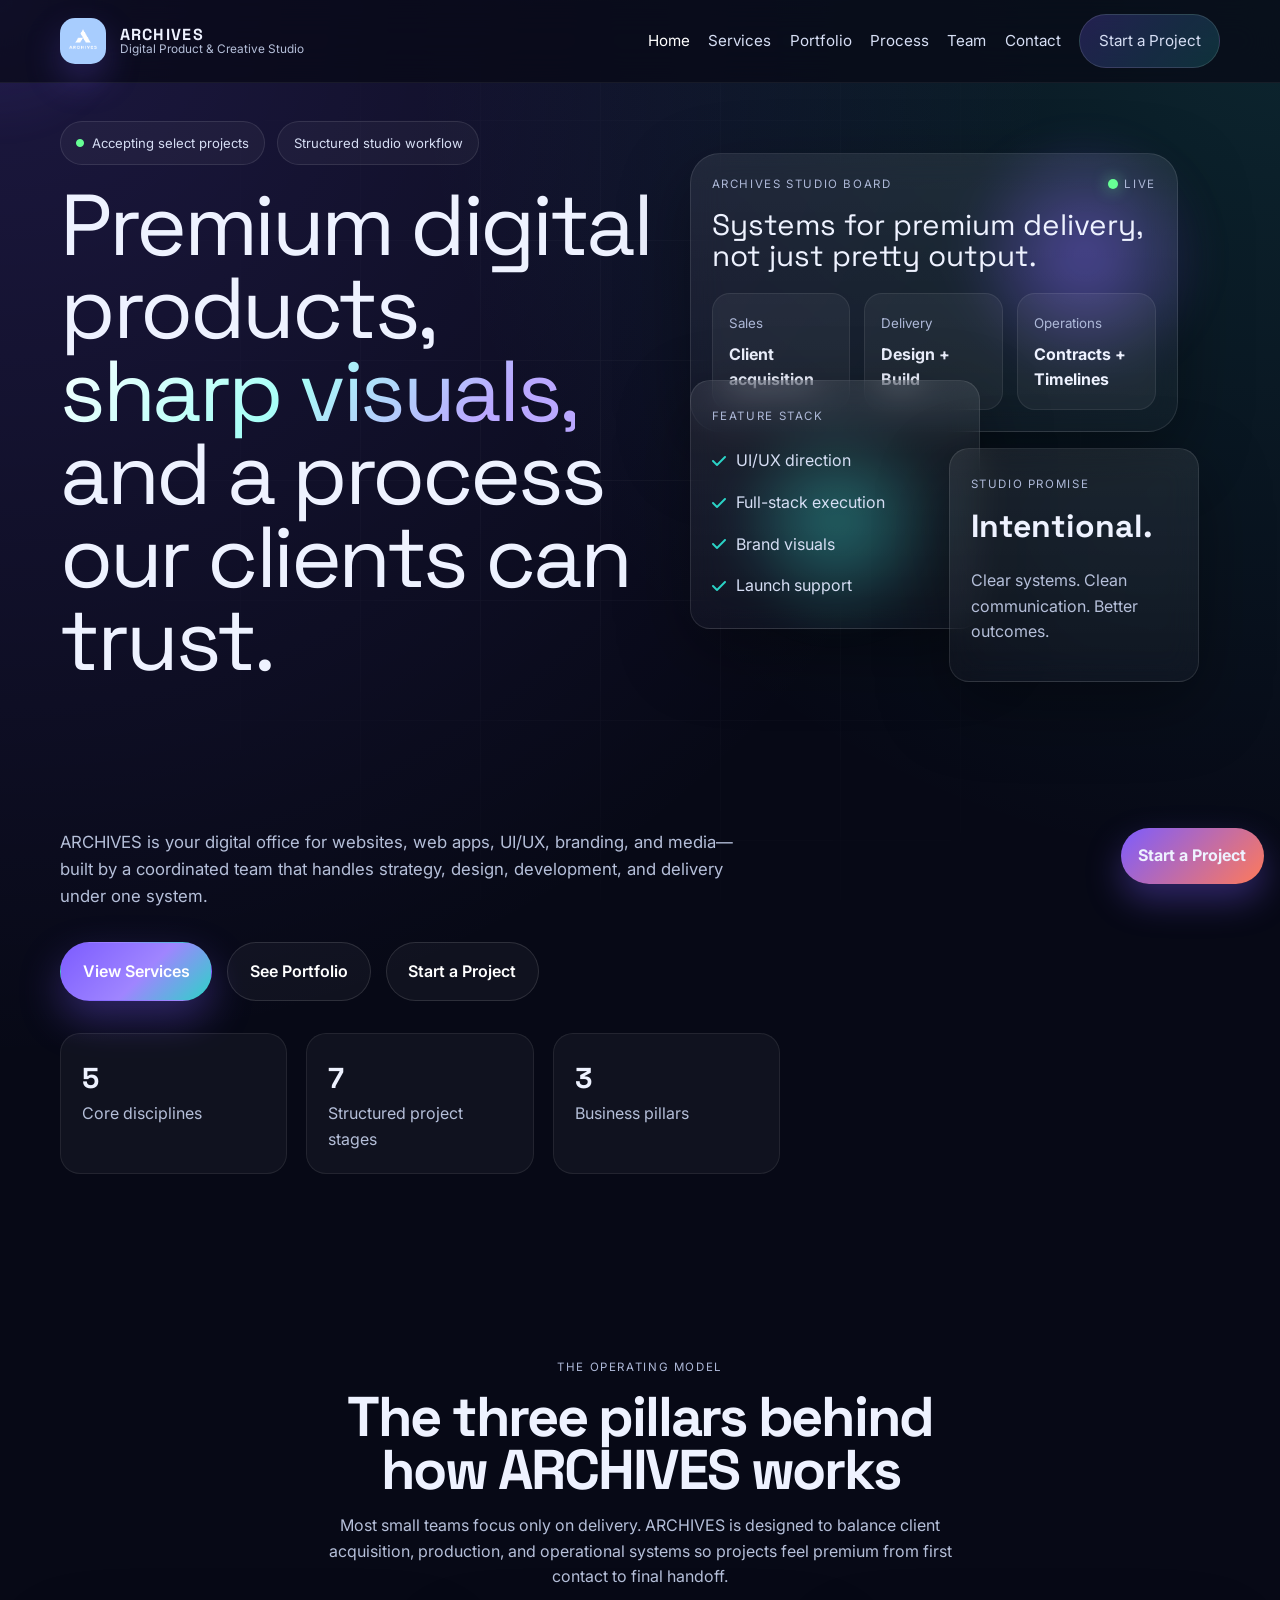
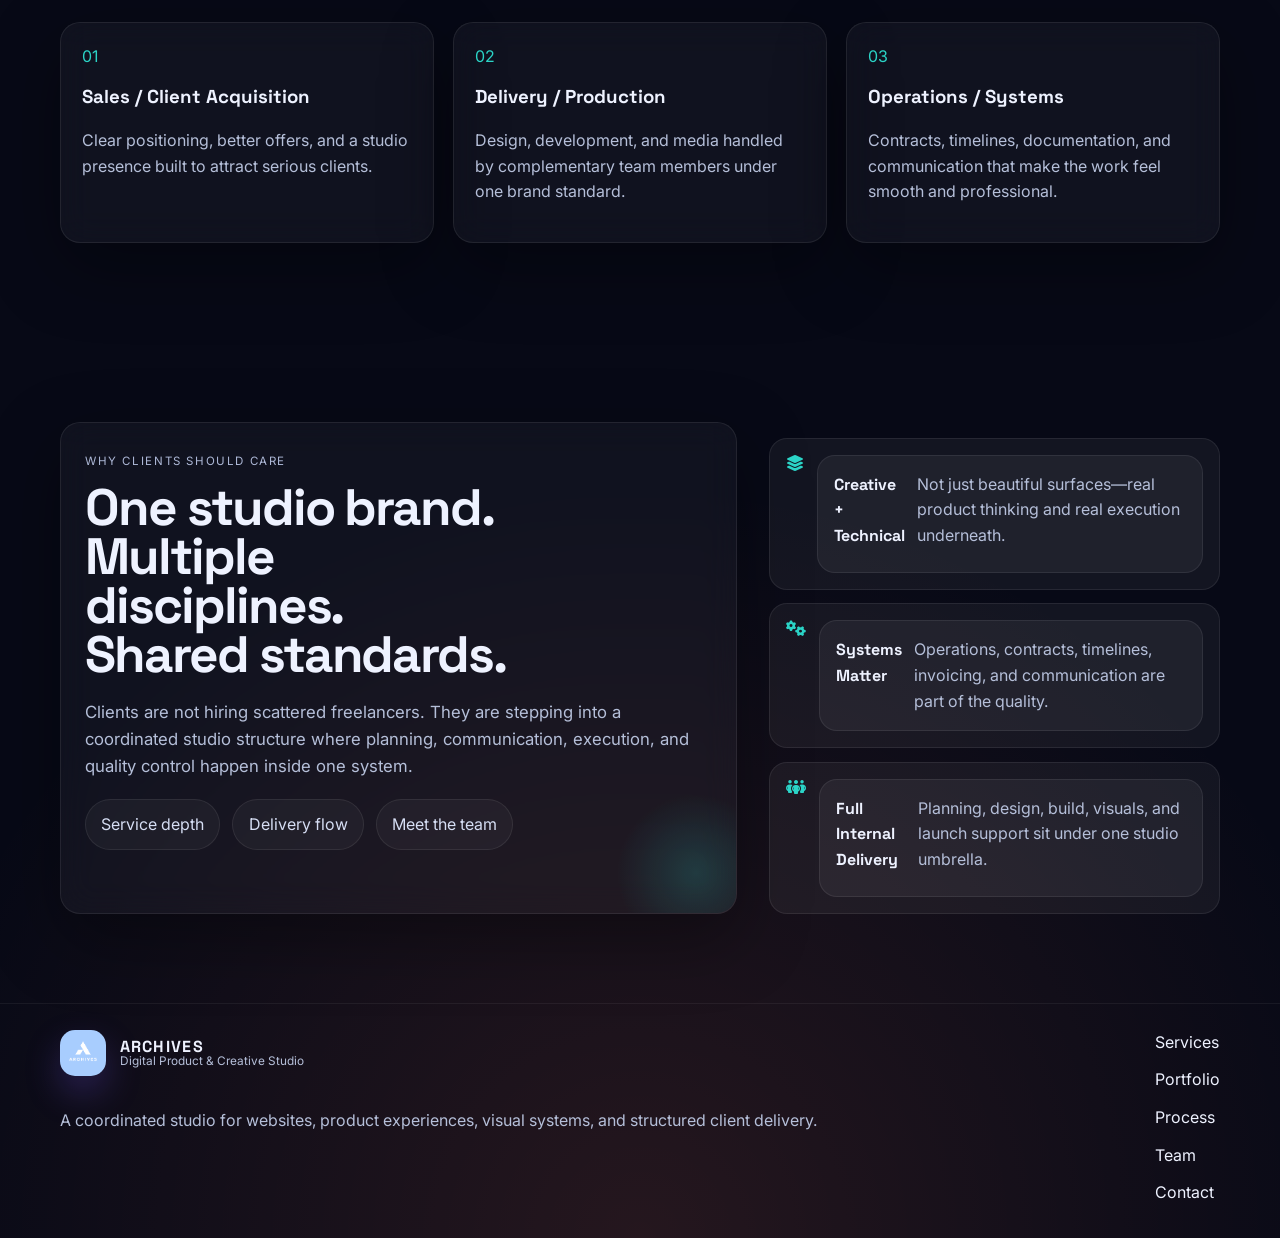
==== commit 29eef5fd: "FIxes" ====
--- a/index.html
+++ b/index.html
@@ -1,18 +1,28 @@
 <!DOCTYPE html>
 <html lang="en">
   <head>
-
-        <meta charset="UTF-8" />
-        <meta name="viewport" content="width=device-width, initial-scale=1.0" />
-        <meta name="description" content="ARCHIVES is a digital product and creative studio building premium websites, web apps, visual identities, and structured client experiences." />
-        <title>ARCHIVES — Digital Product & Creative Studio</title>
-        <link rel="preconnect" href="https://fonts.googleapis.com" />
-        <link rel="preconnect" href="https://fonts.gstatic.com" crossorigin />
-        <link href="https://fonts.googleapis.com/css2?family=Inter:wght@400;500;600;700;800&family=Space+Grotesk:wght@500;700&display=swap" rel="stylesheet" />
-        <link rel="stylesheet" href="https://cdnjs.cloudflare.com/ajax/libs/font-awesome/6.5.2/css/all.min.css" integrity="sha512-SnH5WK+bZxgPHs44uWIX+LLJAJ9/2PkPKZ5QiAj6Ta86w+fsb2TkR4j4Qxqdh7lP5x9WQzFZx3V9q3vY7p5wYg==" crossorigin="anonymous" referrerpolicy="no-referrer" />
-        <link rel="stylesheet" href="css/base.css" />
-        <link rel="stylesheet" href="css/home.css" />
-
+    <meta charset="UTF-8" >
+    <meta name="viewport" content="width=device-width, initial-scale=1.0" >
+    <meta
+      name="description"
+      content="ARCHIVES is a digital product and creative studio building premium websites, web apps, visual identities, and structured client experiences."
+    >
+    <title>ARCHIVES — Digital Product &amp; Creative Studio</title>
+    <link rel="preconnect" href="https://fonts.googleapis.com" >
+    <link rel="preconnect" href="https://fonts.gstatic.com" crossorigin >
+    <link
+      href="https://fonts.googleapis.com/css2?family=Inter:wght@400;500;600;700;800&family=Space+Grotesk:wght@500;700&display=swap"
+      rel="stylesheet"
+    >
+    <link
+      rel="stylesheet"
+      href="https://cdnjs.cloudflare.com/ajax/libs/font-awesome/6.5.2/css/all.min.css"
+      integrity="sha512-SnH5WK+bZxgPHs44uWIX+LLJAJ9/2PkPKZ5QiAj6Ta86w+fsb2TkR4j4Qxqdh7lP5x9WQzFZx3V9q3vY7p5wYg=="
+      crossorigin="anonymous"
+      referrerpolicy="no-referrer"
+    >
+    <link rel="stylesheet" href="css/base.css" >
+    <link rel="stylesheet" href="css/home.css" >
   </head>
   <body>
     <div class="site-shell">
@@ -22,19 +32,33 @@
       <header class="site-header">
         <div class="container nav-wrap">
           <a href="index.html" class="brand">
-            <img src="assets/Archives - 3.PNG" alt="ARCHIVES logo" class="brand-mark" />
+            <img
+              src="assets/Archives - 3.PNG"
+              alt="ARCHIVES logo"
+              class="brand-mark"
+            >
             <span class="brand-copy">
               <strong>ARCHIVES</strong>
               <small>Digital Product &amp; Creative Studio</small>
             </span>
           </a>
 
-          <button type="button" class="menu-toggle" aria-label="Open navigation" aria-expanded="false">
+          <button
+            type="button"
+            class="menu-toggle"
+            aria-label="Open navigation"
+            aria-expanded="false"
+          >
             <span></span><span></span><span></span>
           </button>
 
           <nav class="site-nav" aria-label="Primary navigation">
-            <a href="index.html" class="active">Home</a> <a href="services.html">Services</a> <a href="portfolio.html">Portfolio</a> <a href="process.html">Process</a> <a href="team.html">Team</a> <a href="contact.html">Contact</a> <a href="contact.html" class="nav-cta">Start a Project</a>
+            <a href="index.html" class="active">Home</a>
+            <a href="services.html">Services</a>
+            <a href="portfolio.html">Portfolio</a>
+            <a href="process.html">Process</a> <a href="team.html">Team</a>
+            <a href="contact.html">Contact</a>
+            <a href="contact.html" class="nav-cta">Start a Project</a>
           </nav>
         </div>
       </header>
@@ -44,24 +68,85 @@
           <div class="container hero-grid">
             <div class="hero-copy reveal">
               <div class="eyebrow-row">
-                <span class="pill live-pill"><i class="fa-solid fa-circle"></i> Accepting select projects</span>
+                <span class="pill live-pill"
+                  ><i class="fa-solid fa-circle"></i> Accepting select
+                  projects</span
+                >
                 <span class="pill">Structured studio workflow</span>
               </div>
               <p class="display-title">
                 Premium digital products,
-                <span>sharp visual systems,</span>
-                and a studio process clients can trust.
+                <span>sharp visuals,</span>
+                and a process our clients can trust.
               </p>
-              <p class="lead">
+            </div>
+
+            <div class="hero-visual reveal reveal-delay">
+              <div class="orb orb-one"></div>
+              <div class="orb orb-two"></div>
+              <div class="dashboard-card glass card-main tilt-card">
+                <div class="card-topline">
+                  <span>ARCHIVES Studio Board</span>
+                  <span class="status-dot">Live</span>
+                </div>
+                <div class="card-headline">
+                  Systems for premium delivery, not just pretty output.
+                </div>
+                <div class="signal-grid">
+                  <div>
+                    <small>Sales</small>
+                    <strong>Client acquisition</strong>
+                  </div>
+                  <div>
+                    <small>Delivery</small>
+                    <strong>Design + Build</strong>
+                  </div>
+                  <div>
+                    <small>Operations</small>
+                    <strong>Contracts + Timelines</strong>
+                  </div>
+                </div>
+              </div>
+
+              <div class="floating-card glass card-service tilt-card">
+                <span class="mini-label">Feature Stack</span>
+                <ul>
+                  <li><i class="fa-solid fa-check"></i> UI/UX direction</li>
+                  <li>
+                    <i class="fa-solid fa-check"></i> Full-stack execution
+                  </li>
+                  <li><i class="fa-solid fa-check"></i> Brand visuals</li>
+                  <li><i class="fa-solid fa-check"></i> Launch support</li>
+                </ul>
+              </div>
+
+              <div class="floating-card glass card-metric tilt-card">
+                <span class="mini-label">Studio promise</span>
+                <strong>Intentional.</strong>
+                <p>Clear systems. Clean communication. Better outcomes.</p>
+              </div>
+            </div>
+          </div>
+        </section>
+
+        <section class="page-hero section">
+          <div class="container ">
+            <p class="lead">
                 ARCHIVES is your digital office for websites, web apps, UI/UX,
                 branding, and media—built by a coordinated team that handles
                 strategy, design, development, and delivery under one system.
               </p>
 
               <div class="hero-actions">
-                <a href="services.html" class="btn btn-primary">View Services</a>
-                <a href="portfolio.html" class="btn btn-secondary">See Portfolio</a>
-                <a href="contact.html" class="btn btn-tertiary">Start a Project</a>
+                <a href="services.html" class="btn btn-primary"
+                  >View Services</a
+                >
+                <a href="portfolio.html" class="btn btn-secondary"
+                  >See Portfolio</a
+                >
+                <a href="contact.html" class="btn btn-tertiary"
+                  >Start a Project</a
+                >
               </div>
 
               <div class="hero-stats">
@@ -78,51 +163,6 @@
                   <span>Business pillars</span>
                 </article>
               </div>
-            </div>
-
-            <div class="hero-visual reveal reveal-delay">
-              <div class="orb orb-one"></div>
-              <div class="orb orb-two"></div>
-              <div class="dashboard-card glass card-main tilt-card">
-                <div class="card-topline">
-                  <span>ARCHIVES Studio Board</span>
-                  <span class="status-dot">Live</span>
-                </div>
-                <div class="card-headline">
-                  Systems for premium delivery, not just pretty output.
-                </div>
-                <div class="signal-grid">
-                  <div>
-                    <small>Sales</small>
-                    <strong>Client acquisition</strong>
-                  </div>
-                  <div>
-                    <small>Delivery</small>
-                    <strong>Design + Build</strong>
-                  </div>
-                  <div>
-                    <small>Operations</small>
-                    <strong>Contracts + Timelines</strong>
-                  </div>
-                </div>
-              </div>
-
-              <div class="floating-card glass card-service tilt-card">
-                <span class="mini-label">Feature Stack</span>
-                <ul>
-                  <li><i class="fa-solid fa-check"></i> UI/UX direction</li>
-                  <li><i class="fa-solid fa-check"></i> Full-stack execution</li>
-                  <li><i class="fa-solid fa-check"></i> Brand visuals</li>
-                  <li><i class="fa-solid fa-check"></i> Launch support</li>
-                </ul>
-              </div>
-
-              <div class="floating-card glass card-metric tilt-card">
-                <span class="mini-label">Studio promise</span>
-                <strong>Intentional.</strong>
-                <p>Clear systems. Clean communication. Better outcomes.</p>
-              </div>
-            </div>
           </div>
         </section>
 
@@ -133,25 +173,34 @@
               <h2>The three pillars behind how ARCHIVES works</h2>
               <p>
                 Most small teams focus only on delivery. ARCHIVES is designed to
-                balance client acquisition, production, and operational systems so
-                projects feel premium from first contact to final handoff.
+                balance client acquisition, production, and operational systems
+                so projects feel premium from first contact to final handoff.
               </p>
             </div>
             <div class="pillars-grid">
               <article class="pillar-card glass">
                 <span>01</span>
                 <h3>Sales / Client Acquisition</h3>
-                <p>Clear positioning, better offers, and a studio presence built to attract serious clients.</p>
+                <p>
+                  Clear positioning, better offers, and a studio presence built
+                  to attract serious clients.
+                </p>
               </article>
               <article class="pillar-card glass">
                 <span>02</span>
                 <h3>Delivery / Production</h3>
-                <p>Design, development, and media handled by complementary team members under one brand standard.</p>
+                <p>
+                  Design, development, and media handled by complementary team
+                  members under one brand standard.
+                </p>
               </article>
               <article class="pillar-card glass">
                 <span>03</span>
                 <h3>Operations / Systems</h3>
-                <p>Contracts, timelines, documentation, and communication that make the work feel smooth and professional.</p>
+                <p>
+                  Contracts, timelines, documentation, and communication that
+                  make the work feel smooth and professional.
+                </p>
               </article>
             </div>
           </div>
@@ -161,11 +210,17 @@
           <div class="container home-promo">
             <div class="page-hero-card glass reveal">
               <span class="section-tag">Why clients should care</span>
-              <h2 class="display-title" style="font-size: clamp(2rem, 4vw, 3.2rem); max-width: 13ch;">One studio brand. Multiple disciplines. Shared standards.</h2>
+              <h2
+                class="display-title"
+                style="font-size: clamp(2rem, 4vw, 3.2rem); max-width: 13ch"
+              >
+                One studio brand. Multiple disciplines. Shared standards.
+              </h2>
               <p class="lead">
-                Clients are not hiring scattered freelancers. They are stepping into
-                a coordinated studio structure where planning, communication,
-                execution, and quality control happen inside one system.
+                Clients are not hiring scattered freelancers. They are stepping
+                into a coordinated studio structure where planning,
+                communication, execution, and quality control happen inside one
+                system.
               </p>
               <div class="page-tabs">
                 <a href="services.html">Service depth</a>
@@ -179,21 +234,30 @@
                 <i class="fa-solid fa-layer-group"></i>
                 <div>
                   <strong>Creative + Technical</strong>
-                  <span>Not just beautiful surfaces—real product thinking and real execution underneath.</span>
+                  <span
+                    >Not just beautiful surfaces—real product thinking and real
+                    execution underneath.</span
+                  >
                 </div>
               </div>
               <div>
                 <i class="fa-solid fa-gears"></i>
                 <div>
                   <strong>Systems Matter</strong>
-                  <span>Operations, contracts, timelines, invoicing, and communication are part of the quality.</span>
+                  <span
+                    >Operations, contracts, timelines, invoicing, and
+                    communication are part of the quality.</span
+                  >
                 </div>
               </div>
               <div>
                 <i class="fa-solid fa-people-group"></i>
                 <div>
                   <strong>Full Internal Delivery</strong>
-                  <span>Planning, design, build, visuals, and launch support sit under one studio umbrella.</span>
+                  <span
+                    >Planning, design, build, visuals, and launch support sit
+                    under one studio umbrella.</span
+                  >
                 </div>
               </div>
             </div>
@@ -205,15 +269,19 @@
         <div class="container footer-wrap">
           <div>
             <div class="footer-brand brand">
-              <img src="assets/Archives - 3.PNG" alt="ARCHIVES logo" class="brand-mark" />
+              <img
+                src="assets/Archives - 3.PNG"
+                alt="ARCHIVES logo"
+                class="brand-mark"
+              >
               <span class="brand-copy">
                 <strong>ARCHIVES</strong>
                 <small>Digital Product &amp; Creative Studio</small>
               </span>
             </div>
             <p>
-              A coordinated studio for websites, product experiences, visual systems,
-              and structured client delivery.
+              A coordinated studio for websites, product experiences, visual
+              systems, and structured client delivery.
             </p>
           </div>
 
@@ -227,7 +295,6 @@
         </div>
       </footer>
       <a class="floating-cta" href="contact.html">Start a Project</a>
-
     </div>
     <script src="js/main.js"></script>
     <script src="js/home.js"></script>
--- a/css/base.css
+++ b/css/base.css
@@ -20,8 +20,12 @@
   --header-height: 82px;
 }
 
-* { box-sizing: border-box; }
-html { scroll-behavior: smooth; }
+* {
+  box-sizing: border-box;
+}
+html {
+  scroll-behavior: smooth;
+}
 body {
   margin: 0;
   font-family: "Inter", sans-serif;
@@ -29,328 +33,300 @@
   line-height: 1.6;
   overflow-x: hidden;
   background:
-    radial-gradient(circle at top left, rgba(124, 92, 255, 0.18), transparent 34%),
-    radial-gradient(circle at top right, rgba(43, 212, 199, 0.14), transparent 28%),
-    radial-gradient(circle at bottom center, rgba(255, 122, 89, 0.12), transparent 26%),
+    radial-gradient(
+      circle at top left,
+      rgba(124, 92, 255, 0.18),
+      transparent 34%
+    ),
+    radial-gradient(
+      circle at top right,
+      rgba(43, 212, 199, 0.14),
+      transparent 28%
+    ),
+    radial-gradient(
+      circle at bottom center,
+      rgba(255, 122, 89, 0.12),
+      transparent 26%
+    ),
     var(--bg);
 }
-img { max-width: 100%; display: block; }
-a { color: inherit; text-decoration: none; }
-button, input, select, textarea { font: inherit; }
-
-.site-shell { position: relative; isolation: isolate; min-height: 100vh; }
+img {
+  max-width: 100%;
+  display: block;
+}
+a {
+  color: inherit;
+  text-decoration: none;
+}
+button,
+input,
+select,
+textarea {
+  font: inherit;
+}
+
+.site-shell {
+  position: relative;
+  isolation: isolate;
+  min-height: 100vh;
+}
 .noise {
-  position: fixed; inset: 0; pointer-events: none; opacity: 0.05;
+  position: fixed;
+  inset: 0;
+  pointer-events: none;
+  opacity: 0.05;
   background-image:
-    linear-gradient(rgba(255,255,255,0.7) 1px, transparent 1px),
-    linear-gradient(90deg, rgba(255,255,255,0.7) 1px, transparent 1px);
+    linear-gradient(rgba(255, 255, 255, 0.7) 1px, transparent 1px),
+    linear-gradient(90deg, rgba(255, 255, 255, 0.7) 1px, transparent 1px);
   background-size: 120px 120px;
   mask-image: radial-gradient(circle at center, black, transparent 80%);
 }
 .cursor-glow {
-  position: fixed; width: 320px; height: 320px; border-radius: 50%; pointer-events: none;
-  background: radial-gradient(circle, rgba(124, 92, 255, 0.14), transparent 62%);
-  transform: translate(-50%, -50%); z-index: -1; filter: blur(10px);
-}
-
-.container { width: var(--container); margin: 0 auto; }
-.section { position: relative; padding: var(--section-space) 0; }
+  position: fixed;
+  width: 320px;
+  height: 320px;
+  border-radius: 50%;
+  pointer-events: none;
+  background: radial-gradient(
+    circle,
+    rgba(124, 92, 255, 0.14),
+    transparent 62%
+  );
+  transform: translate(-50%, -50%);
+  z-index: -1;
+  filter: blur(10px);
+}
+
+.container {
+  width: var(--container);
+  margin: 0 auto;
+}
+.section {
+  position: relative;
+  padding: var(--section-space) 0;
+}
 .glass {
-  background: linear-gradient(180deg, rgba(255,255,255,0.08), rgba(255,255,255,0.03));
+  background: linear-gradient(
+    180deg,
+    rgba(255, 255, 255, 0.08),
+    rgba(255, 255, 255, 0.03)
+  );
   border: 1px solid var(--border);
   backdrop-filter: blur(16px);
   box-shadow: var(--shadow);
 }
 .surface {
-  background: rgba(255,255,255,0.04);
-  border: 1px solid rgba(255,255,255,0.08);
+  background: rgba(255, 255, 255, 0.04);
+  border: 1px solid rgba(255, 255, 255, 0.08);
   border-radius: var(--radius-md);
 }
 
 .site-header {
-  position: sticky; top: 0; z-index: 1000;
+  position: sticky;
+  top: 0;
+  z-index: 1000;
   background: rgba(7, 9, 22, 0.72);
-  border-bottom: 1px solid rgba(255,255,255,0.06);
+  border-bottom: 1px solid rgba(255, 255, 255, 0.06);
   backdrop-filter: blur(18px);
 }
 .nav-wrap {
   min-height: var(--header-height);
-  display: flex; align-items: center; justify-content: space-between; gap: 1rem;
-}
-.brand { display: inline-flex; align-items: center; gap: 0.85rem; min-width: 0; }
+  display: flex;
+  align-items: center;
+  justify-content: space-between;
+  gap: 1rem;
+}
+.brand {
+  display: inline-flex;
+  align-items: center;
+  gap: 0.85rem;
+  min-width: 0;
+}
 .brand-mark {
-  width: 46px; height: 46px; border-radius: 15px;
+  width: 46px;
+  height: 46px;
+  border-radius: 15px;
   box-shadow: 0 16px 35px rgba(124, 92, 255, 0.25);
   object-fit: cover;
 }
-.brand-copy { display: flex; flex-direction: column; line-height: 1.1; min-width: 0; }
+.brand-copy {
+  display: flex;
+  flex-direction: column;
+  line-height: 1.1;
+  min-width: 0;
+}
 .brand-copy strong {
   font-family: "Space Grotesk", sans-serif;
-  font-size: 1rem; letter-spacing: 0.08em;
+  font-size: 1rem;
+  letter-spacing: 0.08em;
 }
 .brand-copy small {
-  color: var(--muted); font-size: 0.74rem; white-space: nowrap; overflow: hidden; text-overflow: ellipsis;
-}
-.site-nav { display: flex; align-items: center; gap: 1.15rem; }
+  color: var(--muted);
+  font-size: 0.74rem;
+  white-space: nowrap;
+  overflow: hidden;
+  text-overflow: ellipsis;
+}
+.site-nav {
+  display: flex;
+  align-items: center;
+  gap: 1.15rem;
+}
 .site-nav a {
-  color: var(--muted-strong); font-size: 0.95rem;
-  transition: color 0.25s ease, transform 0.25s ease;
-}
-.site-nav a:hover, .site-nav a.active { color: #fff; }
+  color: var(--muted-strong);
+  font-size: 0.95rem;
+  transition:
+    color 0.25s ease,
+    transform 0.25s ease;
+}
+.site-nav a:hover,
+.site-nav a.active {
+  color: #fff;
+}
 .nav-cta {
-  padding: 0.85rem 1.15rem; border-radius: 999px;
-  background: linear-gradient(135deg, rgba(124, 92, 255, 0.24), rgba(43, 212, 199, 0.18));
-  border: 1px solid rgba(255,255,255,0.12);
-}
-.menu-toggle { display: none; background: transparent; border: 0; padding: 0; }
+  padding: 0.85rem 1.15rem;
+  border-radius: 999px;
+  background: linear-gradient(
+    135deg,
+    rgba(124, 92, 255, 0.24),
+    rgba(43, 212, 199, 0.18)
+  );
+  border: 1px solid rgba(255, 255, 255, 0.12);
+}
+.menu-toggle {
+  display: none;
+  background: transparent;
+  border: 0;
+  padding: 0;
+}
 .menu-toggle span {
-  display: block; width: 24px; height: 2px; margin: 5px 0; background: #fff; transition: 0.3s ease;
-}
-body.menu-open { overflow: hidden; }
-
-.page-hero { padding-top: clamp(2.4rem, 5vw, 4rem); }
-.hero-grid, .two-col-grid { display: grid; grid-template-columns: 1.06fr 0.94fr; gap: 2rem; align-items: center; }
-.eyebrow-row { display: flex; flex-wrap: wrap; gap: 0.75rem; margin-bottom: 1.2rem; }
-.pill {
-  display: inline-flex; align-items: center; gap: 0.5rem; padding: 0.65rem 0.95rem;
-  border-radius: 999px; font-size: 0.82rem; color: var(--muted-strong);
-  border: 1px solid rgba(255,255,255,0.1); background: rgba(255,255,255,0.04);
-}
-.live-pill i { color: #67ff95; font-size: 0.5rem; }
-.display-title, .section-heading h2, .section-heading h1 {
-  margin: 0; font-family: "Space Grotesk", sans-serif; letter-spacing: -0.04em; line-height: 0.96;
-}
-.display-title { font-size: clamp(2.6rem, 6.8vw, 5.4rem); max-width: 11ch; }
-.display-title span, .text-gradient {
-  background: linear-gradient(135deg, #fff, #a8fff7 45%, #baa8ff 80%);
-  -webkit-background-clip: text; background-clip: text; color: transparent;
-}
-.lead, .section-heading p, .copy-block p, .contact-copy p, .site-footer p, .faq-item p, .card-copy p {
+  display: block;
+  width: 24px;
+  height: 2px;
+  margin: 5px 0;
+  background: #fff;
+  transition: 0.3s ease;
+}
+body.menu-open {
+  overflow: hidden;
+}
+
+.btn {
+  display: inline-flex;
+  align-items: center;
+  justify-content: center;
+  gap: 0.55rem;
+  padding: 1rem 1.35rem;
+  border-radius: 999px;
+  border: 1px solid transparent;
+  font-weight: 600;
+  transition:
+    transform 0.25s ease,
+    box-shadow 0.25s ease,
+    border-color 0.25s ease;
+}
+.btn:hover {
+  transform: translateY(-2px);
+}
+.btn-primary {
+  background: linear-gradient(
+    135deg,
+    var(--primary),
+    #9f85ff 55%,
+    var(--primary-2)
+  );
+  color: #fff;
+  box-shadow: 0 18px 40px rgba(124, 92, 255, 0.34);
+}
+.btn-secondary,
+.btn-tertiary {
+  border-color: rgba(255, 255, 255, 0.12);
+  background: rgba(255, 255, 255, 0.04);
+  color: #fff;
+}
+.btn-full {
+  width: 100%;
+}
+
+.site-footer {
+  padding: 1.6rem 0 2rem;
+  border-top: 1px solid rgba(255, 255, 255, 0.06);
+}
+.footer-wrap {
+  display: flex;
+  justify-content: space-between;
+  gap: 2rem;
+  align-items: flex-start;
+}
+.footer-brand {
+  margin-bottom: 1rem;
+}
+.footer-links {
+  display: grid;
+  gap: 0.75rem;
+}
+.site-footer p {
   color: var(--muted);
 }
-.lead { max-width: 62ch; font-size: 1.05rem; margin: 1.2rem 0 0; }
-.page-actions, .hero-actions { display: flex; flex-wrap: wrap; gap: 0.95rem; margin: 2rem 0; }
-.btn {
-  display: inline-flex; align-items: center; justify-content: center; gap: 0.55rem;
-  padding: 1rem 1.35rem; border-radius: 999px; border: 1px solid transparent;
-  font-weight: 600; transition: transform 0.25s ease, box-shadow 0.25s ease, border-color 0.25s ease;
-}
-.btn:hover { transform: translateY(-2px); }
-.btn-primary {
-  background: linear-gradient(135deg, var(--primary), #9f85ff 55%, var(--primary-2));
-  color: #fff; box-shadow: 0 18px 40px rgba(124, 92, 255, 0.34);
-}
-.btn-secondary, .btn-tertiary {
-  border-color: rgba(255,255,255,0.12); background: rgba(255,255,255,0.04); color: #fff;
-}
-.btn-full { width: 100%; }
-
-.hero-stats, .stats-grid, .card-grid, .portfolio-grid, .services-grid, .pricing-grid, .timeline, .team-cards,
-.values-list, .testimonial-grid, .pillars-grid, .feature-grid, .contact-grid, .faq-grid {
-  display: grid; gap: 1.2rem;
-}
-.hero-stats { grid-template-columns: repeat(3, minmax(0, 1fr)); max-width: 720px; }
-.hero-stats article, .stat-card, .pillar-card, .service-card, .project-card, .timeline-item,
-.team-card, .value-card, .testimonial-card, .price-card, .addons, .contact-points, .contact-form,
-.faq-item, .feature-card, .visual-card, .info-card {
-  border-radius: var(--radius-md); padding: 1.3rem;
-}
-.hero-stats article, .stat-card {
-  background: rgba(255,255,255,0.04); border: 1px solid rgba(255,255,255,0.08);
-}
-.hero-stats strong, .stat-card strong {
-  display: block; font-size: 1.8rem; font-family: "Space Grotesk", sans-serif;
-}
-.hero-stats span, .stat-card span { color: var(--muted); font-size: 0.92rem; }
-
-.hero-visual, .page-visual { position: relative; min-height: 540px; }
-.dashboard-card, .floating-card { position: absolute; }
-.card-main { inset: 4% 8% auto auto; width: min(520px, 92%); border-radius: 30px; }
-.card-service { left: 0; bottom: 8%; width: 290px; }
-.card-metric { right: 4%; bottom: -2%; width: 250px; }
-.card-topline, .mini-label, .price-top small, .project-tag, .section-tag, .timeline-item span, .pillar-card span, .badge {
-  text-transform: uppercase; letter-spacing: 0.14em; font-size: 0.72rem;
-}
-.card-topline, .signal-grid small, .mini-label, .section-tag, .project-tag, .price-top small {
-  color: #aeb9d8;
-}
-.card-topline { display: flex; justify-content: space-between; align-items: center; margin-bottom: 1rem; gap: 0.75rem; }
-.status-dot { display: inline-flex; align-items: center; gap: 0.4rem; }
-.status-dot::before {
-  content: ""; width: 10px; height: 10px; border-radius: 50%; background: #67ff95;
-  box-shadow: 0 0 15px rgba(103,255,149,0.7);
-}
-.card-headline { font-family: "Space Grotesk", sans-serif; font-size: 1.85rem; line-height: 1.08; margin-bottom: 1.2rem; }
-.signal-grid { display: grid; grid-template-columns: repeat(3, minmax(0, 1fr)); gap: 0.9rem; }
-.signal-grid div {
-  padding: 1rem; border-radius: 18px; background: rgba(255,255,255,0.05); border: 1px solid rgba(255,255,255,0.08);
-}
-.signal-grid strong { display: block; margin-top: 0.4rem; }
-.card-service ul, .price-card ul { list-style: none; margin: 0.8rem 0 0; padding: 0; }
-.card-service li, .price-card li {
-  display: flex; align-items: center; gap: 0.65rem; padding: 0.5rem 0; color: var(--muted-strong);
-}
-.card-service i { color: var(--primary-2); }
-.card-metric strong { display: block; font-family: "Space Grotesk", sans-serif; font-size: 2rem; margin: 0.35rem 0; }
-.orb { position: absolute; border-radius: 50%; filter: blur(16px); }
-.orb-one {
-  width: 250px; height: 250px; background: radial-gradient(circle, rgba(124, 92, 255, 0.5), transparent 70%);
-  right: 2%; top: 0;
-}
-.orb-two {
-  width: 220px; height: 220px; background: radial-gradient(circle, rgba(43, 212, 199, 0.42), transparent 70%);
-  left: 7%; bottom: 8%;
-}
-
-.section-heading { max-width: 740px; margin-bottom: 2rem; }
-.section-heading.centered { text-align: center; margin-inline: auto; }
-.section-heading.narrow { max-width: 680px; }
-.section-tag { display: inline-block; margin-bottom: 0.8rem; }
-.section-heading h2, .section-heading h1 { font-size: clamp(2rem, 5vw, 3.5rem); margin-bottom: 0.9rem; }
-.section-heading h1 { max-width: 12ch; }
-
-.pillars-grid { grid-template-columns: repeat(3, minmax(0, 1fr)); }
-.services-grid { grid-template-columns: repeat(3, minmax(0, 1fr)); }
-.portfolio-grid { grid-template-columns: repeat(3, minmax(0, 1fr)); }
-.pricing-grid { grid-template-columns: repeat(3, minmax(0, 1fr)); }
-.team-cards, .values-list, .testimonial-grid, .feature-grid { grid-template-columns: repeat(2, minmax(0, 1fr)); }
-.contact-grid { grid-template-columns: 0.94fr 1.06fr; align-items: start; }
-
-.pillar-card span, .timeline-item span { display: inline-flex; margin-bottom: 0.8rem; color: var(--primary-2); }
-.service-card i {
-  width: 52px; height: 52px; display: grid; place-items: center; border-radius: 16px;
-  background: linear-gradient(135deg, rgba(124, 92, 255, 0.22), rgba(43, 212, 199, 0.18));
-  color: #fff; margin-bottom: 1rem;
-}
-.service-card h3, .price-card h3, .project-content h3, .timeline-item h3, .team-card h3, .value-card h3, .contact-copy h2, .faq-item summary, .feature-card h3 {
-  margin: 0 0 0.45rem;
-}
-
-.price-card { display: flex; flex-direction: column; justify-content: space-between; }
-.price-card.featured { position: relative; overflow: hidden; }
-.price-card.featured::before {
-  content: ""; position: absolute; inset: auto auto -40px -40px; width: 150px; height: 150px;
-  background: radial-gradient(circle, rgba(43, 212, 199, 0.35), transparent 70%);
-}
-.badge {
-  display: inline-flex; width: fit-content; padding: 0.45rem 0.7rem; border-radius: 999px;
-  background: rgba(43,212,199,0.12); color: #9df8ef; margin-bottom: 0.8rem;
-}
-.price-top strong {
-  display: block; font-size: 1.8rem; margin: 0.75rem 0 0.2rem; font-family: "Space Grotesk", sans-serif;
-}
-.price-card li { border-top: 1px solid rgba(255,255,255,0.08); }
-.addons h3 { margin-top: 0; }
-.addon-items { display: flex; flex-wrap: wrap; gap: 0.8rem; }
-.addon-items span {
-  padding: 0.75rem 1rem; background: rgba(255,255,255,0.04); border-radius: 999px; color: var(--muted-strong);
-}
-
-.portfolio-filters { display: flex; flex-wrap: wrap; gap: 0.85rem; margin-bottom: 1.5rem; }
-.filter-btn {
-  border: 1px solid rgba(255,255,255,0.12); background: rgba(255,255,255,0.04); color: var(--muted-strong);
-  padding: 0.8rem 1rem; border-radius: 999px; cursor: pointer; transition: 0.25s ease;
-}
-.filter-btn.active, .filter-btn:hover {
-  background: linear-gradient(135deg, rgba(124, 92, 255, 0.28), rgba(43, 212, 199, 0.18)); color: #fff;
-}
-.project-card { overflow: hidden; transition: opacity 0.3s ease, transform 0.3s ease; }
-.project-visual {
-  height: 220px; border-radius: 18px; margin-bottom: 1rem; position: relative; overflow: hidden;
-  border: 1px solid rgba(255,255,255,0.08);
-}
-.project-visual::before, .project-visual::after { content: ""; position: absolute; border-radius: 24px; }
-.mockup-a { background: linear-gradient(135deg, #11182f, #18254f, #122f31); }
-.mockup-b { background: linear-gradient(135deg, #11172c, #2b1955, #1b3850); }
-.mockup-c { background: linear-gradient(135deg, #1a1321, #49303b, #312136); }
-.mockup-d { background: linear-gradient(135deg, #0f1628, #183e55, #131e48); }
-.mockup-e { background: linear-gradient(135deg, #1b1228, #5a2642, #3d2e64); }
-.mockup-f { background: linear-gradient(135deg, #13192e, #2f3659, #183343); }
-.project-visual::before { inset: 18px 18px auto 18px; height: 24px; background: rgba(255,255,255,0.15); }
-.project-visual::after {
-  left: 18px; right: 18px; bottom: 18px; top: 58px;
-  background: linear-gradient(180deg, rgba(255,255,255,0.14), rgba(255,255,255,0.04));
-  border: 1px solid rgba(255,255,255,0.12);
-}
-.project-meta { display: flex; flex-wrap: wrap; gap: 0.75rem; margin-top: 1rem; }
-.project-meta span {
-  padding: 0.5rem 0.75rem; border-radius: 999px; background: rgba(255,255,255,0.04); font-size: 0.85rem; color: var(--muted-strong);
-}
-.hidden-project { opacity: 0; transform: scale(0.97); pointer-events: none; position: absolute; visibility: hidden; }
-
-.timeline { grid-template-columns: repeat(3, minmax(0, 1fr)); }
-.timeline-item h3, .pillar-card h3, .testimonial-card p, .contact-copy h2 { font-family: "Space Grotesk", sans-serif; }
-
-.contact-points { display: grid; gap: 0.8rem; margin-top: 1.2rem; }
-.contact-points a, .contact-points div {
-  display: flex; gap: 0.8rem; align-items: flex-start; color: var(--muted-strong);
-}
-.contact-form label { display: block; margin-bottom: 1rem; }
-.contact-form span { display: block; margin-bottom: 0.5rem; color: var(--muted-strong); font-size: 0.92rem; }
-.form-grid { display: grid; grid-template-columns: repeat(2, minmax(0, 1fr)); gap: 1rem; }
-.contact-form input, .contact-form textarea, .contact-form select {
-  width: 100%; background: rgba(255,255,255,0.04); color: #fff; border: 1px solid rgba(255,255,255,0.12);
-  border-radius: 14px; padding: 0.95rem 1rem; outline: none;
-  transition: border-color 0.25s ease, box-shadow 0.25s ease;
-}
-.contact-form textarea { min-height: 170px; resize: vertical; }
-.contact-form input:focus, .contact-form textarea:focus, .contact-form select:focus {
-  border-color: rgba(43, 212, 199, 0.7); box-shadow: 0 0 0 4px rgba(43, 212, 199, 0.12);
-}
-.form-note { color: var(--muted); font-size: 0.92rem; margin: 0.9rem 0 0; }
-
-.site-footer { padding: 1.6rem 0 2rem; border-top: 1px solid rgba(255,255,255,0.06); }
-.footer-wrap { display: flex; justify-content: space-between; gap: 2rem; align-items: flex-start; }
-.footer-brand { margin-bottom: 1rem; }
-.footer-links { display: grid; gap: 0.75rem; }
 .floating-cta {
-  position: fixed; right: 1rem; bottom: 1rem; z-index: 999; padding: 0.95rem 1.1rem; border-radius: 999px;
-  background: linear-gradient(135deg, var(--primary), var(--accent)); box-shadow: 0 16px 35px rgba(124, 92, 255, 0.35); font-weight: 700;
-}
-
-.reveal { opacity: 0; transform: translateY(28px); transition: opacity 0.75s ease, transform 0.75s ease; }
-.reveal.is-visible { opacity: 1; transform: translateY(0); }
-.reveal-delay { transition-delay: 0.12s; }
-.tilt-card { transform-style: preserve-3d; transition: transform 0.2s ease; }
-
-.page-hero-card {
-  padding: 1.5rem; border-radius: 28px; position: relative; overflow: hidden;
-}
-.page-hero-card::after {
-  content: ""; position: absolute; inset: auto -40px -40px auto; width: 160px; height: 160px; border-radius: 50%;
-  background: radial-gradient(circle, rgba(43,212,199,0.18), transparent 70%);
-}
-.stack-list { display: grid; gap: 0.85rem; margin-top: 1rem; }
-.stack-list div {
-  display: flex; gap: 0.8rem; align-items: flex-start; padding: 0.95rem 1rem; border-radius: 16px;
-  background: rgba(255,255,255,0.04); border: 1px solid rgba(255,255,255,0.08);
-}
-.stack-list strong { display: block; }
-.inline-logo { width: 80px; opacity: 0.94; }
-.page-tabs { display: flex; flex-wrap: wrap; gap: 0.75rem; margin-top: 1.2rem; }
-.page-tabs a {
-  padding: 0.75rem 0.95rem; border-radius: 999px; border: 1px solid rgba(255,255,255,0.08); background: rgba(255,255,255,0.04); color: var(--muted-strong);
-}
-.page-tabs a.active { background: rgba(124,92,255,0.24); color: #fff; }
-
-@media (max-width: 1180px) {
-  .services-grid, .portfolio-grid, .pricing-grid, .timeline { grid-template-columns: repeat(2, minmax(0, 1fr)); }
+  position: fixed;
+  right: 1rem;
+  bottom: 1rem;
+  z-index: 999;
+  padding: 0.95rem 1.1rem;
+  border-radius: 999px;
+  background: linear-gradient(135deg, var(--primary), var(--accent));
+  box-shadow: 0 16px 35px rgba(124, 92, 255, 0.35);
+  font-weight: 700;
+}
+
+.reveal {
+  opacity: 0;
+  transform: translateY(28px);
+  transition:
+    opacity 0.75s ease,
+    transform 0.75s ease;
+}
+.reveal.is-visible {
+  opacity: 1;
+  transform: translateY(0);
+}
+.reveal-delay {
+  transition-delay: 0.12s;
+}
+.tilt-card {
+  transform-style: preserve-3d;
+  transition: transform 0.2s ease;
 }
 
 @media (max-width: 980px) {
-  :root { --container: min(1160px, calc(100% - 1.2rem)); }
-  .hero-grid, .two-col-grid, .contact-grid, .team-cards, .values-list, .testimonial-grid,
-  .feature-grid, .pillars-grid, .pricing-grid, .portfolio-grid, .services-grid, .timeline {
-    grid-template-columns: 1fr;
-  }
-  .hero-visual, .page-visual { min-height: 460px; }
+  :root {
+    --container: min(1160px, calc(100% - 1.2rem));
+  }
   .site-nav {
-    position: fixed; inset: var(--header-height) 0.8rem auto 0.8rem; display: grid; gap: 0.85rem; padding: 1rem;
-    background: rgba(7, 9, 22, 0.96); border: 1px solid rgba(255,255,255,0.08); border-radius: 22px;
-    transform: translateY(-12px); opacity: 0; pointer-events: none; transition: 0.3s ease; max-height: calc(100vh - 110px); overflow: auto;
-  }
-  .site-nav.open { opacity: 1; transform: translateY(0); pointer-events: auto; }
-  .menu-toggle { display: block; }
+    position: fixed;
+    inset: var(--header-height) 0.8rem auto 0.8rem;
+    display: grid;
+    gap: 0.85rem;
+    padding: 1rem;
+    background: rgba(7, 9, 22, 0.96);
+    border: 1px solid rgba(255, 255, 255, 0.08);
+    border-radius: 22px;
+    transform: translateY(-12px);
+    opacity: 0;
+    pointer-events: none;
+    transition: 0.3s ease;
+    max-height: calc(100vh - 110px);
+    overflow: auto;
+  }
+  .site-nav.open {
+    opacity: 1;
+    transform: translateY(0);
+    pointer-events: auto;
+  }
+  .menu-toggle {
+    display: block;
+  }
 }
 
 @media (max-width: 720px) {
@@ -358,28 +334,39 @@
     --section-space: clamp(3.6rem, 9vw, 4.75rem);
     --header-height: 74px;
   }
-  body { line-height: 1.55; }
-  .nav-wrap { min-height: var(--header-height); }
-  .brand { gap: 0.7rem; max-width: calc(100% - 58px); }
-  .brand-mark { width: 40px; height: 40px; border-radius: 13px; }
-  .brand-copy strong { font-size: 0.92rem; }
-  .brand-copy small { max-width: 180px; font-size: 0.68rem; }
-  .display-title { font-size: clamp(2.15rem, 11vw, 3.4rem); max-width: 100%; }
-  .lead { font-size: 0.98rem; }
-  .hero-stats, .form-grid, .signal-grid { grid-template-columns: 1fr; }
-  .hero-actions, .page-actions { flex-direction: column; align-items: stretch; }
-  .hero-actions .btn, .page-actions .btn { width: 100%; }
-  .page-hero { padding-top: 2rem; }
-  .card-main, .card-service, .card-metric {
-    position: relative; inset: auto; width: 100%; margin-bottom: 1rem;
-  }
-  .hero-visual, .page-visual { min-height: auto; }
-  .floating-cta { left: 0.8rem; right: 0.8rem; text-align: center; bottom: 0.8rem; }
-  .footer-wrap { flex-direction: column; }
-  .site-nav a, .nav-cta { font-size: 1rem; }
-  .project-visual { height: 180px; }
-  .card-headline { font-size: 1.45rem; }
-  .hero-stats article, .stat-card, .pillar-card, .service-card, .project-card, .timeline-item,
-  .team-card, .value-card, .testimonial-card, .price-card, .addons, .contact-points, .contact-form,
-  .faq-item, .feature-card, .visual-card, .info-card { padding: 1.05rem; }
-}
+  body {
+    line-height: 1.55;
+  }
+  .nav-wrap {
+    min-height: var(--header-height);
+  }
+  .brand {
+    gap: 0.7rem;
+    max-width: calc(100% - 58px);
+  }
+  .brand-mark {
+    width: 40px;
+    height: 40px;
+    border-radius: 13px;
+  }
+  .brand-copy strong {
+    font-size: 0.92rem;
+  }
+  .brand-copy small {
+    max-width: 180px;
+    font-size: 0.68rem;
+  }
+  .footer-wrap {
+    flex-direction: column;
+  }
+  .floating-cta {
+    left: 0.8rem;
+    right: 0.8rem;
+    text-align: center;
+    bottom: 0.8rem;
+  }
+  .site-nav a,
+  .nav-cta {
+    font-size: 1rem;
+  }
+}
--- a/css/home.css
+++ b/css/home.css
@@ -1,7 +1,371 @@
-.hero-copy .display-title { margin: 0; }
+.page-hero {
+  padding-top: clamp(2.4rem, 1vw, 2rem);
+}
+.hero-grid,
 .home-promo {
-  display: grid; grid-template-columns: 1.2fr 0.8fr; gap: 1.2rem; align-items: stretch;
-}
+  display: grid;
+  gap: 2rem;
+  align-items: center;
+}
+.hero-grid {
+  grid-template-columns: 1.06fr 0.94fr;
+}
+.home-promo {
+  grid-template-columns: 1.2fr 0.8fr;
+  align-items: stretch;
+}
+.hero-copy .display-title {
+  margin: 0;
+}
+.eyebrow-row {
+  display: flex;
+  flex-wrap: wrap;
+  gap: 0.75rem;
+  margin-bottom: 1.2rem;
+}
+.pill {
+  display: inline-flex;
+  align-items: center;
+  gap: 0.5rem;
+  padding: 0.65rem 0.95rem;
+  border-radius: 999px;
+  font-size: 0.82rem;
+  color: var(--muted-strong);
+  border: 1px solid rgba(255, 255, 255, 0.1);
+  background: rgba(255, 255, 255, 0.04);
+}
+.live-pill i {
+  color: #67ff95;
+  font-size: 0.5rem;
+}
+.display-title,
+.section-heading h2 {
+  margin: 0;
+  font-family: "Space Grotesk", sans-serif;
+  letter-spacing: -0.04em;
+  line-height: 0.96;
+}
+.display-title {
+  font-size: clamp(2.6rem, 6.8vw, 5.4rem);
+  max-width: 11ch;
+}
+.display-title span {
+  background: linear-gradient(135deg, #fff, #a8fff7 45%, #baa8ff 80%);
+  -webkit-background-clip: text;
+  background-clip: text;
+  color: transparent;
+}
+.lead,
+.section-heading p,
+.stack-list span,
+.hero-stats span,
+.card-metric p,
+.pillar-card p {
+  color: var(--muted);
+}
+.lead {
+  max-width: 62ch;
+  font-size: 1.05rem;
+  margin: 1.2rem 0 0;
+}
+.hero-actions {
+  display: flex;
+  flex-wrap: wrap;
+  gap: 0.95rem;
+  margin: 2rem 0;
+}
+.hero-stats,
+.pillars-grid {
+  display: grid;
+  gap: 1.2rem;
+}
+.hero-stats {
+  grid-template-columns: repeat(3, minmax(0, 1fr));
+  max-width: 720px;
+}
+.hero-stats article,
+.pillar-card,
+.page-hero-card,
+.stack-list div,
+.dashboard-card,
+.floating-card {
+  border-radius: var(--radius-md);
+}
+.hero-stats article,
+.pillar-card,
+.page-hero-card,
+.stack-list div {
+  background: rgba(255, 255, 255, 0.04);
+  border: 1px solid rgba(255, 255, 255, 0.08);
+}
+.hero-stats article {
+  padding: 1.3rem;
+}
+.hero-stats strong {
+  display: block;
+  font-size: 1.8rem;
+  font-family: "Space Grotesk", sans-serif;
+}
+.hero-visual {
+  position: relative;
+  min-height: 540px;
+}
+.dashboard-card,
+.floating-card {
+  position: absolute;
+  padding: 1.3rem;
+}
+.card-main {
+  inset: 4% 8% auto auto;
+  width: min(520px, 92%);
+  border-radius: 30px;
+}
+.card-service {
+  left: 0;
+  bottom: 8%;
+  width: 290px;
+}
+.card-metric {
+  right: 4%;
+  bottom: -2%;
+  width: 250px;
+}
+.card-topline,
+.mini-label,
+.section-tag {
+  text-transform: uppercase;
+  letter-spacing: 0.14em;
+  font-size: 0.72rem;
+}
+.card-topline,
+.mini-label,
+.section-tag {
+  color: #aeb9d8;
+}
+.card-topline {
+  display: flex;
+  justify-content: space-between;
+  align-items: center;
+  margin-bottom: 1rem;
+  gap: 0.75rem;
+}
+.status-dot {
+  display: inline-flex;
+  align-items: center;
+  gap: 0.4rem;
+}
+.status-dot::before {
+  content: "";
+  width: 10px;
+  height: 10px;
+  border-radius: 50%;
+  background: #67ff95;
+  box-shadow: 0 0 15px rgba(103, 255, 149, 0.7);
+}
+.card-headline {
+  font-family: "Space Grotesk", sans-serif;
+  font-size: 1.85rem;
+  line-height: 1.08;
+  margin-bottom: 1.2rem;
+}
+.signal-grid {
+  display: grid;
+  grid-template-columns: repeat(3, minmax(0, 1fr));
+  gap: 0.9rem;
+}
+.signal-grid div,
+.stack-list div {
+  padding: 1rem;
+  border-radius: 18px;
+  background: rgba(255, 255, 255, 0.05);
+  border: 1px solid rgba(255, 255, 255, 0.08);
+}
+.signal-grid small {
+  color: #aeb9d8;
+}
+.signal-grid strong {
+  display: block;
+  margin-top: 0.4rem;
+}
+.card-service ul {
+  list-style: none;
+  margin: 0.8rem 0 0;
+  padding: 0;
+}
+.card-service li {
+  display: flex;
+  align-items: center;
+  gap: 0.65rem;
+  padding: 0.5rem 0;
+  color: var(--muted-strong);
+}
+.card-service i,
+.stack-list i,
+.pillar-card span {
+  color: var(--primary-2);
+}
+.card-metric strong {
+  display: block;
+  font-family: "Space Grotesk", sans-serif;
+  font-size: 2rem;
+  margin: 0.35rem 0;
+}
+.orb {
+  position: absolute;
+  border-radius: 50%;
+  filter: blur(16px);
+}
+.orb-one {
+  width: 250px;
+  height: 250px;
+  background: radial-gradient(circle, rgba(124, 92, 255, 0.5), transparent 70%);
+  right: 2%;
+  top: 0;
+}
+.orb-two {
+  width: 220px;
+  height: 220px;
+  background: radial-gradient(
+    circle,
+    rgba(43, 212, 199, 0.42),
+    transparent 70%
+  );
+  left: 7%;
+  bottom: 8%;
+}
+.section-heading {
+  max-width: 740px;
+  margin-bottom: 2rem;
+}
+.section-heading.centered {
+  text-align: center;
+  margin-inline: auto;
+}
+.section-heading.narrow {
+  max-width: 680px;
+}
+.section-tag {
+  display: inline-block;
+  margin-bottom: 0.8rem;
+}
+.section-heading h2 {
+  font-size: clamp(2rem, 5vw, 3.5rem);
+  margin-bottom: 0.9rem;
+}
+.pillars-grid {
+  grid-template-columns: repeat(3, minmax(0, 1fr));
+}
+.pillar-card {
+  padding: 1.3rem;
+}
+.pillar-card span {
+  display: inline-flex;
+  margin-bottom: 0.8rem;
+}
+.pillar-card h3,
+.stack-list strong {
+  margin: 0 0 0.45rem;
+  font-family: "Space Grotesk", sans-serif;
+}
+.page-hero-card {
+  padding: 1.5rem;
+  position: relative;
+  overflow: hidden;
+}
+.page-hero-card::after {
+  content: "";
+  position: absolute;
+  inset: auto -40px -40px auto;
+  width: 160px;
+  height: 160px;
+  border-radius: 50%;
+  background: radial-gradient(
+    circle,
+    rgba(43, 212, 199, 0.18),
+    transparent 70%
+  );
+}
+.page-hero-card .display-title {
+  font-size: clamp(2rem, 4vw, 3.2rem);
+  max-width: 13ch;
+}
+.page-tabs {
+  display: flex;
+  flex-wrap: wrap;
+  gap: 0.75rem;
+  margin-top: 1.2rem;
+}
+.page-tabs a {
+  padding: 0.75rem 0.95rem;
+  border-radius: 999px;
+  border: 1px solid rgba(255, 255, 255, 0.08);
+  background: rgba(255, 255, 255, 0.04);
+  color: var(--muted-strong);
+}
+.stack-list {
+  display: grid;
+  gap: 0.85rem;
+  margin-top: 1rem;
+}
+.stack-list div {
+  display: flex;
+  gap: 0.8rem;
+  align-items: flex-start;
+}
+
 @media (max-width: 980px) {
-  .home-promo { grid-template-columns: 1fr; }
-}
+  .hero-grid,
+  .home-promo,
+  .pillars-grid {
+    grid-template-columns: 1fr;
+  }
+  .hero-visual {
+    min-height: 460px;
+  }
+}
+
+@media (max-width: 720px) {
+  .display-title {
+    font-size: clamp(2.15rem, 11vw, 3.4rem);
+    max-width: 100%;
+  }
+  .lead {
+    font-size: 0.98rem;
+  }
+  .hero-stats,
+  .signal-grid {
+    grid-template-columns: 1fr;
+  }
+  .hero-actions {
+    flex-direction: column;
+    align-items: stretch;
+  }
+  .hero-actions .btn {
+    width: 100%;
+  }
+  .page-hero {
+    padding-top: 2rem;
+  }
+  .card-main,
+  .card-service,
+  .card-metric {
+    position: relative;
+    inset: auto;
+    width: 100%;
+    margin-bottom: 1rem;
+  }
+  .hero-visual {
+    min-height: auto;
+  }
+  .card-headline {
+    font-size: 1.45rem;
+  }
+  .hero-stats article,
+  .pillar-card,
+  .page-hero-card,
+  .stack-list div,
+  .dashboard-card,
+  .floating-card {
+    padding: 1.05rem;
+  }
+}
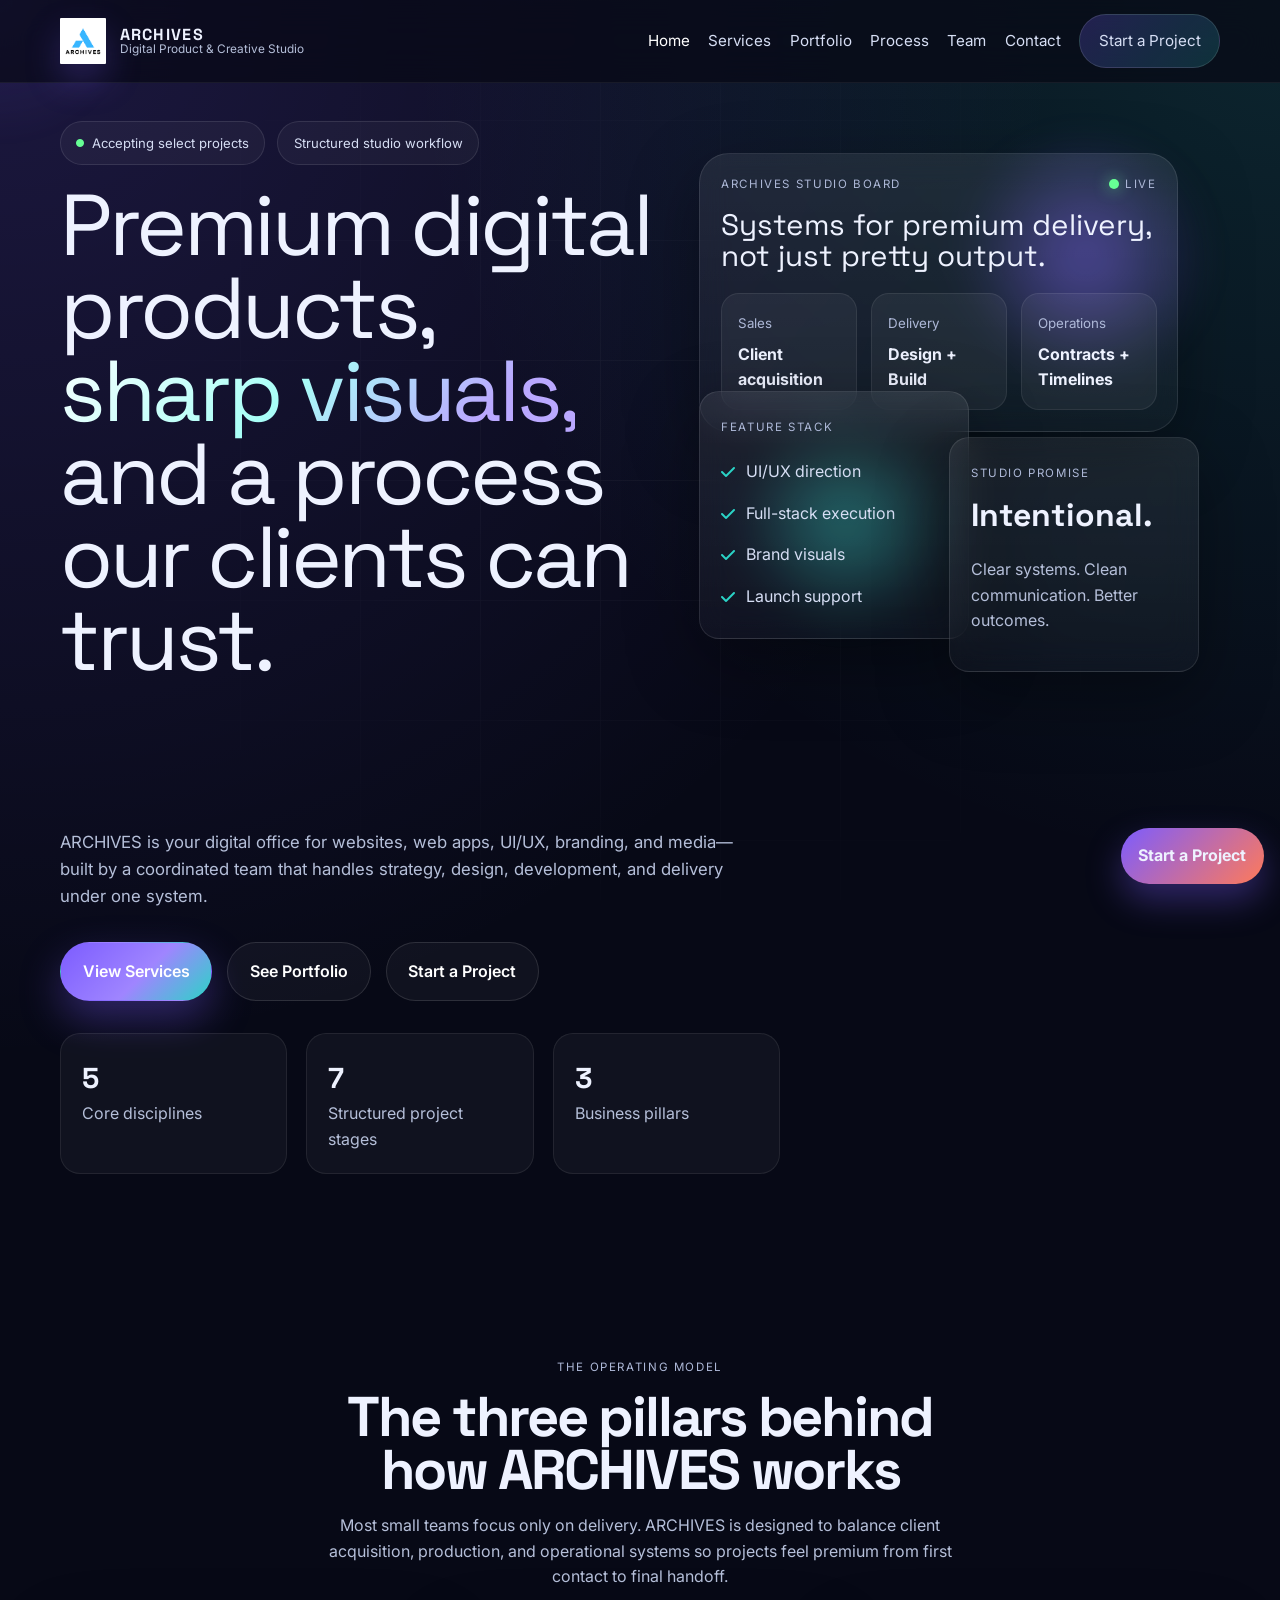
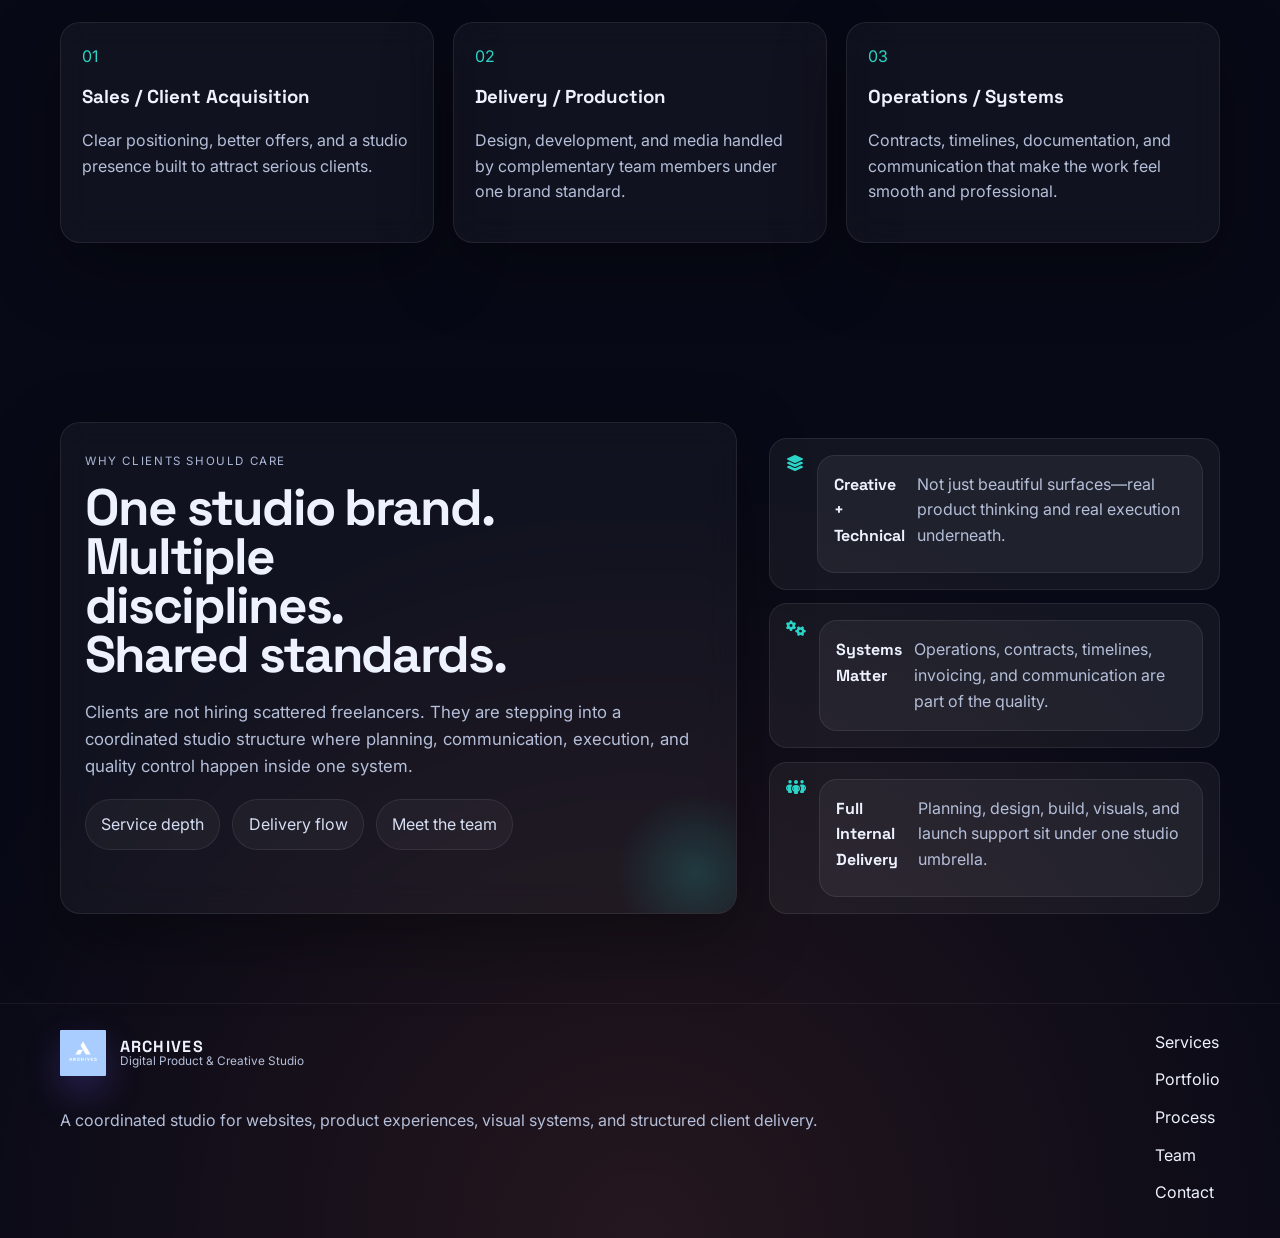
==== commit 5f2d77c6: "ohiu" ====
--- a/index.html
+++ b/index.html
@@ -33,7 +33,7 @@
         <div class="container nav-wrap">
           <a href="index.html" class="brand">
             <img
-              src="assets/Archives - 3.PNG"
+              src="assets/Archives-7.png"
               alt="ARCHIVES logo"
               class="brand-mark"
             >
--- a/css/base.css
+++ b/css/base.css
@@ -145,7 +145,7 @@
 .brand-mark {
   width: 46px;
   height: 46px;
-  border-radius: 15px;
+  border-radius: 1px;
   box-shadow: 0 16px 35px rgba(124, 92, 255, 0.25);
   object-fit: cover;
 }
--- a/css/home.css
+++ b/css/home.css
@@ -8,7 +8,7 @@
   align-items: center;
 }
 .hero-grid {
-  grid-template-columns: 1.06fr 0.94fr;
+  grid-template-columns: 1.12fr 0.96fr;
 }
 .home-promo {
   grid-template-columns: 1.2fr 0.8fr;
@@ -122,12 +122,12 @@
 }
 .card-service {
   left: 0;
-  bottom: 8%;
-  width: 290px;
+  bottom: 6%;
+  width: 270px;
 }
 .card-metric {
   right: 4%;
-  bottom: -2%;
+  bottom: 0%;
   width: 250px;
 }
 .card-topline,
@@ -318,16 +318,38 @@
   .home-promo,
   .pillars-grid {
     grid-template-columns: 1fr;
-  }
+    display: flex;
+    flex-direction: column;
+  }
+
   .hero-visual {
     min-height: 460px;
   }
+
+  .eyebrow-row {
+  display: flex;
+  flex-direction: row;
+  gap: 0.25rem;
+  margin-bottom: 1rem;
+}
+
+.pill {
+  display: inline-flex;
+  align-items: center;
+  gap: 0.5rem;
+  padding: 0.6rem 0.9rem;
+  font-size: 0.65rem;
+  color: var(--muted-strong);
+  border: 1px solid rgba(255, 255, 255, 0.1);
+  background: rgba(255, 255, 255, 0.04);
+}
 }
 
 @media (max-width: 720px) {
   .display-title {
     font-size: clamp(2.15rem, 11vw, 3.4rem);
     max-width: 100%;
+    text-align: center;
   }
   .lead {
     font-size: 0.98rem;
